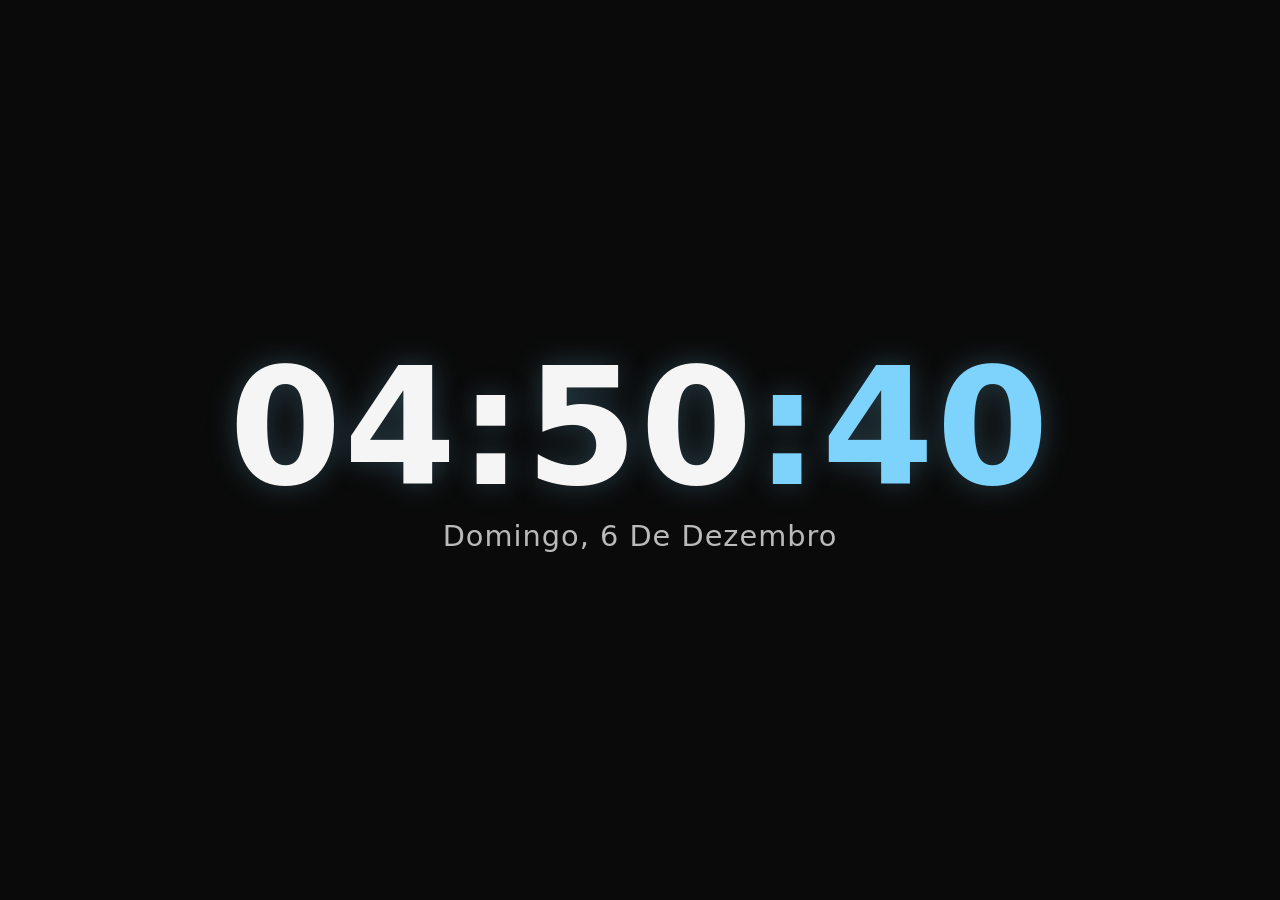
==== relogio.html @ 76c2a59c "extrai icones para arquivos separados em vez de embutidos" ====
<!DOCTYPE html>
<html lang="pt-BR">
<head>
<meta charset="UTF-8">
<meta name="viewport" content="width=device-width, initial-scale=1, viewport-fit=cover">
<title>Relógio</title>
<link rel="manifest" href="[data-uri]">
<link rel="icon" type="image/png" href="favicon.png">
<link rel="apple-touch-icon" href="icon-192.png">
<style>
  :root{
    --bg:#0a0a0a;
    --fg:#f5f5f5;
    --accent:#7dd3fc;
    --font-clock:'Segoe UI', system-ui, sans-serif;
    --panel-bg: rgba(20,20,20,0.92);
    --panel-fg: #eaeaea;
    --panel-border: rgba(255,255,255,0.08);
  }
  @media (prefers-color-scheme: light){
    :root:not([data-theme="dark"]){
      --bg:#f5f5f5; --fg:#111; --panel-bg: rgba(255,255,255,0.94); --panel-fg:#111; --panel-border: rgba(0,0,0,0.08);
    }
  }
  :root[data-theme="dark"]{ --bg:#0a0a0a; --fg:#f5f5f5; }

  *{box-sizing:border-box;}
  html,body{
    height:100%;
    margin:0;
    padding-top:env(safe-area-inset-top,0px);
    padding-bottom:env(safe-area-inset-bottom,0px);
  }
  body{
    background:var(--bg);
    color:var(--fg);
    display:flex;
    align-items:center;
    justify-content:center;
    overflow:hidden;
    transition:background .4s ease,color .4s ease;
    font-family:var(--font-clock);
    -webkit-user-select:none;
    user-select:none;
  }

  #clockWrap{
    text-align:center;
    cursor:pointer;
  }
  #time{
    font-size:min(20vw,18vh);
    font-weight:700;
    letter-spacing:2px;
    line-height:1;
    font-variant-numeric: tabular-nums;
    color:var(--fg);
    text-shadow: 0 0 30px color-mix(in srgb, var(--accent) 25%, transparent);
  }
  #time .accent{ color:var(--accent); }
  #date{
    margin-top:1.2vh;
    font-size:min(3.2vw,3.2vh);
    opacity:0.75;
    text-transform:capitalize;
    letter-spacing:1px;
  }
  #seconds-small{
    font-size:0.45em;
    opacity:0.7;
    vertical-align:baseline;
  }

  /* Toggle button to open settings */
  #gearBtn{
    position:fixed;
    top:calc(env(safe-area-inset-top,0px) + 16px);
    right:16px;
    width:44px;height:44px;
    border-radius:50%;
    border:1px solid var(--panel-border);
    background:var(--panel-bg);
    color:var(--panel-fg);
    display:flex;align-items:center;justify-content:center;
    cursor:pointer;
    opacity:0;
    transition:opacity .25s ease, transform .2s ease;
    z-index:20;
    font-size:20px;
  }
  body:hover #gearBtn, #gearBtn:focus, #gearBtn.show{ opacity:0.85; }
  #gearBtn:hover{ transform:rotate(25deg); opacity:1; }

  #fsBtn{
    position:fixed;
    top:calc(env(safe-area-inset-top,0px) + 16px);
    right:70px;
    width:44px;height:44px;
    border-radius:50%;
    border:1px solid var(--panel-border);
    background:var(--panel-bg);
    color:var(--panel-fg);
    display:flex;align-items:center;justify-content:center;
    cursor:pointer;
    opacity:0;
    transition:opacity .25s ease;
    z-index:20;
    font-size:18px;
  }
  body:hover #fsBtn, #fsBtn.show{ opacity:0.85; }
  #fsBtn:hover{ opacity:1; }

  /* Settings panel */
  #panel{
    position:fixed;
    top:0;right:0;
    height:100%;
    width:320px;
    max-width:88vw;
    background:var(--panel-bg);
    color:var(--panel-fg);
    border-left:1px solid var(--panel-border);
    padding:calc(env(safe-area-inset-top,0px) + 24px) 22px 24px;
    transform:translateX(100%);
    transition:transform .3s ease;
    overflow-y:auto;
    z-index:30;
    backdrop-filter: blur(10px);
  }
  #panel.open{ transform:translateX(0); }
  #panel h2{
    margin:0 0 18px;
    font-size:18px;
    font-family:'Segoe UI', system-ui, sans-serif;
  }
  #panel .group{ margin-bottom:20px; }
  #panel label{
    display:block;
    font-size:12px;
    text-transform:uppercase;
    letter-spacing:0.5px;
    opacity:0.6;
    margin-bottom:8px;
    font-family:'Segoe UI', system-ui, sans-serif;
  }
  #panel .row{ display:flex; align-items:center; justify-content:space-between; margin-bottom:10px; font-size:14px; font-family:'Segoe UI', system-ui, sans-serif;}
  #panel select, #panel input[type=color]{
    width:100%;
    padding:8px;
    border-radius:8px;
    border:1px solid var(--panel-border);
    background:rgba(255,255,255,0.06);
    color:var(--panel-fg);
    font-size:14px;
  }
  #panel input[type=color]{ padding:2px; height:38px; cursor:pointer; }
  .swatches{ display:flex; gap:8px; flex-wrap:wrap; }
  .swatch{
    width:28px;height:28px;border-radius:50%;
    border:2px solid transparent;
    cursor:pointer;
  }
  .swatch.active{ border-color:var(--panel-fg); }
  .switch{
    position:relative; width:42px; height:24px;
    background:rgba(255,255,255,0.15);
    border-radius:20px; cursor:pointer; flex-shrink:0;
  }
  .switch.on{ background:var(--accent); }
  .switch::after{
    content:'';
    position:absolute; top:2px; left:2px;
    width:20px;height:20px;border-radius:50%;
    background:#fff;
    transition:left .2s ease;
  }
  .switch.on::after{ left:20px; }
  #closePanel{
    position:absolute; top:calc(env(safe-area-inset-top,0px) + 20px); left:18px;
    background:none;border:none;color:var(--panel-fg);
    font-size:20px;cursor:pointer;opacity:0.6;
  }
  #closePanel:hover{ opacity:1; }
  #overlay{
    position:fixed; inset:0; background:rgba(0,0,0,0.3);
    opacity:0; pointer-events:none; transition:opacity .3s ease; z-index:25;
  }
  #overlay.show{ opacity:1; pointer-events:auto; }

  #hint{
    position:fixed; bottom:calc(env(safe-area-inset-bottom,0px) + 14px);
    left:50%; transform:translateX(-50%);
    font-size:11px; opacity:0; letter-spacing:0.5px;
    font-family:'Segoe UI', system-ui, sans-serif;
    transition:opacity .3s ease;
    color:var(--fg);
  }
  body:hover #hint{ opacity:0.4; }
</style>
</head>
<body>

<div id="overlay"></div>

<button id="fsBtn" title="Tela cheia (F)">⛶</button>
<button id="gearBtn" title="Personalizar">⚙</button>

<div id="clockWrap">
  <div id="time">00:00</div>
  <div id="date">segunda-feira, 1 de janeiro</div>
</div>

<div id="hint">clique no relógio ou pressione F para tela cheia · ⚙ para personalizar</div>

<div id="panel">
  <button id="closePanel">✕</button>
  <h2>Personalizar</h2>

  <div class="group">
    <label>Formato</label>
    <select id="fmt24">
      <option value="24">24 horas</option>
      <option value="12">12 horas (AM/PM)</option>
    </select>
  </div>

  <div class="group">
    <div class="row">
      <span>Mostrar segundos</span>
      <div class="switch on" id="toggleSeconds"></div>
    </div>
    <div class="row">
      <span>Mostrar data</span>
      <div class="switch on" id="toggleDate"></div>
    </div>
    <div class="row">
      <span>Destacar segundos</span>
      <div class="switch on" id="toggleAccentSeconds"></div>
    </div>
  </div>

  <div class="group">
    <label>Cor de destaque</label>
    <div class="swatches" id="accentSwatches"></div>
  </div>

  <div class="group">
    <label>Tema</label>
    <select id="themeSelect">
      <option value="dark">Escuro</option>
      <option value="light">Claro</option>
      <option value="system">Seguir sistema</option>
    </select>
  </div>

  <div class="group">
    <label>Cor de fundo (personalizada)</label>
    <input type="color" id="bgColor" value="#0a0a0a">
  </div>

  <div class="group">
    <label>Cor do texto (personalizada)</label>
    <input type="color" id="fgColor" value="#f5f5f5">
  </div>

  <div class="group">
    <label>Fonte</label>
    <select id="fontSelect">
      <option value="'Segoe UI', system-ui, sans-serif">Segoe UI</option>
      <option value="'Consolas','Courier New', monospace">Monoespaçada</option>
      <option value="'Georgia', serif">Serifada</option>
      <option value="'Arial Black', sans-serif">Bold / Cartaz</option>
      <option value="'Comic Sans MS', cursive">Descontraída</option>
    </select>
  </div>

  <div class="group">
    <label>Idioma da data</label>
    <select id="localeSelect">
      <option value="pt-BR">Português (BR)</option>
      <option value="en-US">Inglês</option>
      <option value="es-ES">Espanhol</option>
    </select>
  </div>

  <div class="group">
    <label>Instalação</label>
    <button id="installBtn" style="width:100%;padding:10px;border-radius:8px;border:1px solid var(--panel-border);background:var(--accent);color:#0a0a0a;font-weight:600;cursor:pointer;font-size:14px;">Instalar app</button>
    <div id="installMsg" style="font-size:12px;opacity:0.6;margin-top:8px;font-family:'Segoe UI', system-ui, sans-serif;"></div>
  </div>
</div>

<script>
(function(){
  const $ = id => document.getElementById(id);
  const timeEl = $('time'), dateEl = $('date');
  const panel = $('panel'), overlay = $('overlay');
  const gearBtn = $('gearBtn'), closePanel = $('closePanel'), fsBtn = $('fsBtn');
  const clockWrap = $('clockWrap');

  const defaults = {
    fmt24:'24', showSeconds:true, showDate:true, accentSeconds:true,
    accent:'#7dd3fc', theme:'dark', bg:'#0a0a0a', fg:'#f5f5f5',
    font:"'Segoe UI', system-ui, sans-serif", locale:'pt-BR', useCustomColors:false
  };

  let state = {...defaults};
  try{
    const saved = localStorage.getItem('relogio-settings');
    if(saved) state = {...state, ...JSON.parse(saved)};
  }catch(e){}

  function save(){
    try{ localStorage.setItem('relogio-settings', JSON.stringify(state)); }catch(e){}
  }

  const accentColors = ['#7dd3fc','#f472b6','#a78bfa','#34d399','#fbbf24','#fb7185','#94a3b8','#ffffff'];

  function buildSwatches(){
    const wrap = $('accentSwatches');
    wrap.innerHTML = '';
    accentColors.forEach(c=>{
      const s = document.createElement('div');
      s.className = 'swatch' + (state.accent===c ? ' active':'');
      s.style.background = c;
      s.onclick = ()=>{ state.accent=c; applyState(); save(); };
      wrap.appendChild(s);
    });
  }

  function applyState(){
    const root = document.documentElement;
    root.style.setProperty('--accent', state.accent);
    root.style.setProperty('--font-clock', state.font);

    if(state.theme==='system'){
      root.removeAttribute('data-theme');
    } else {
      root.setAttribute('data-theme', state.theme);
    }

    if(state.useCustomColors){
      root.style.setProperty('--bg', state.bg);
      root.style.setProperty('--fg', state.fg);
    } else {
      root.style.removeProperty('--bg');
      root.style.removeProperty('--fg');
    }

    $('fmt24').value = state.fmt24;
    $('themeSelect').value = state.theme;
    $('fontSelect').value = state.font;
    $('localeSelect').value = state.locale;
    $('bgColor').value = state.bg;
    $('fgColor').value = state.fg;
    $('toggleSeconds').classList.toggle('on', state.showSeconds);
    $('toggleDate').classList.toggle('on', state.showDate);
    $('toggleAccentSeconds').classList.toggle('on', state.accentSeconds);
    buildSwatches();
  }

  function pad(n){ return n.toString().padStart(2,'0'); }

  function tick(){
    const now = new Date();
    let h = now.getHours();
    let ampm = '';
    if(state.fmt24==='12'){
      ampm = h>=12 ? ' PM' : ' AM';
      h = h % 12; if(h===0) h=12;
    }
    const m = pad(now.getMinutes());
    const s = pad(now.getSeconds());

    let html = `${state.fmt24==='12'?h:pad(h)}:${m}`;
    if(state.showSeconds){
      html += state.accentSeconds
        ? `<span class="accent">:${s}</span>`
        : `:${s}`;
    }
    html += ampm ? `<span style="font-size:.4em;opacity:.7;"> ${ampm.trim()}</span>` : '';
    timeEl.innerHTML = html;

    if(state.showDate){
      dateEl.style.display='';
      dateEl.textContent = now.toLocaleDateString(state.locale, {
        weekday:'long', day:'numeric', month:'long'
      });
    } else {
      dateEl.style.display='none';
    }
  }
  tick();
  setInterval(tick, 250);

  // Panel open/close
  function openPanel(){ panel.classList.add('open'); overlay.classList.add('show'); }
  function closePanelFn(){ panel.classList.remove('open'); overlay.classList.remove('show'); }
  gearBtn.onclick = openPanel;
  closePanel.onclick = closePanelFn;
  overlay.onclick = closePanelFn;

  // Fullscreen
  function toggleFullscreen(){
    if(!document.fullscreenElement){
      document.documentElement.requestFullscreen().catch(()=>{});
    } else {
      document.exitFullscreen().catch(()=>{});
    }
  }
  fsBtn.onclick = toggleFullscreen;
  clockWrap.onclick = toggleFullscreen;
  document.addEventListener('keydown', e=>{
    if(e.key.toLowerCase()==='f') toggleFullscreen();
    if(e.key==='Escape' && panel.classList.contains('open')) closePanelFn();
  });

  // Controls
  $('fmt24').onchange = e=>{ state.fmt24=e.target.value; save(); };
  $('themeSelect').onchange = e=>{ state.theme=e.target.value; applyState(); save(); };
  $('fontSelect').onchange = e=>{ state.font=e.target.value; applyState(); save(); };
  $('localeSelect').onchange = e=>{ state.locale=e.target.value; save(); };
  $('bgColor').oninput = e=>{ state.bg=e.target.value; state.useCustomColors=true; applyState(); save(); };
  $('fgColor').oninput = e=>{ state.fg=e.target.value; state.useCustomColors=true; applyState(); save(); };

  $('toggleSeconds').onclick = ()=>{ state.showSeconds=!state.showSeconds; applyState(); save(); };
  $('toggleDate').onclick = ()=>{ state.showDate=!state.showDate; applyState(); save(); };
  $('toggleAccentSeconds').onclick = ()=>{ state.accentSeconds=!state.accentSeconds; applyState(); save(); };

  applyState();

  if('serviceWorker' in navigator){
    navigator.serviceWorker.register('sw.js').catch(()=>{});
  }

  // Instalação
  const installBtn = $('installBtn'), installMsg = $('installMsg');
  let deferredPrompt = null;

  function setInstallState(){
    if(window.matchMedia('(display-mode: standalone)').matches || window.navigator.standalone){
      installBtn.style.display = 'none';
      installMsg.textContent = 'Já instalado ✓';
      return;
    }
    if(deferredPrompt){
      installBtn.style.display = '';
      installMsg.textContent = '';
    } else {
      installBtn.style.display = '';
      installMsg.textContent = 'Se o botão não abrir o instalador, use o ícone ⛶/+ na barra de endereço do navegador.';
    }
  }

  window.addEventListener('beforeinstallprompt', (e)=>{
    e.preventDefault();
    deferredPrompt = e;
    setInstallState();
  });

  window.addEventListener('appinstalled', ()=>{
    deferredPrompt = null;
    setInstallState();
  });

  installBtn.onclick = async ()=>{
    if(deferredPrompt){
      deferredPrompt.prompt();
      const {outcome} = await deferredPrompt.userChoice;
      deferredPrompt = null;
      setInstallState();
    } else {
      installMsg.textContent = 'Procure o ícone de instalar (⛶ ou +) na barra de endereço do navegador.';
    }
  };

  setInstallState();
})();
</script>
</body>
</html>
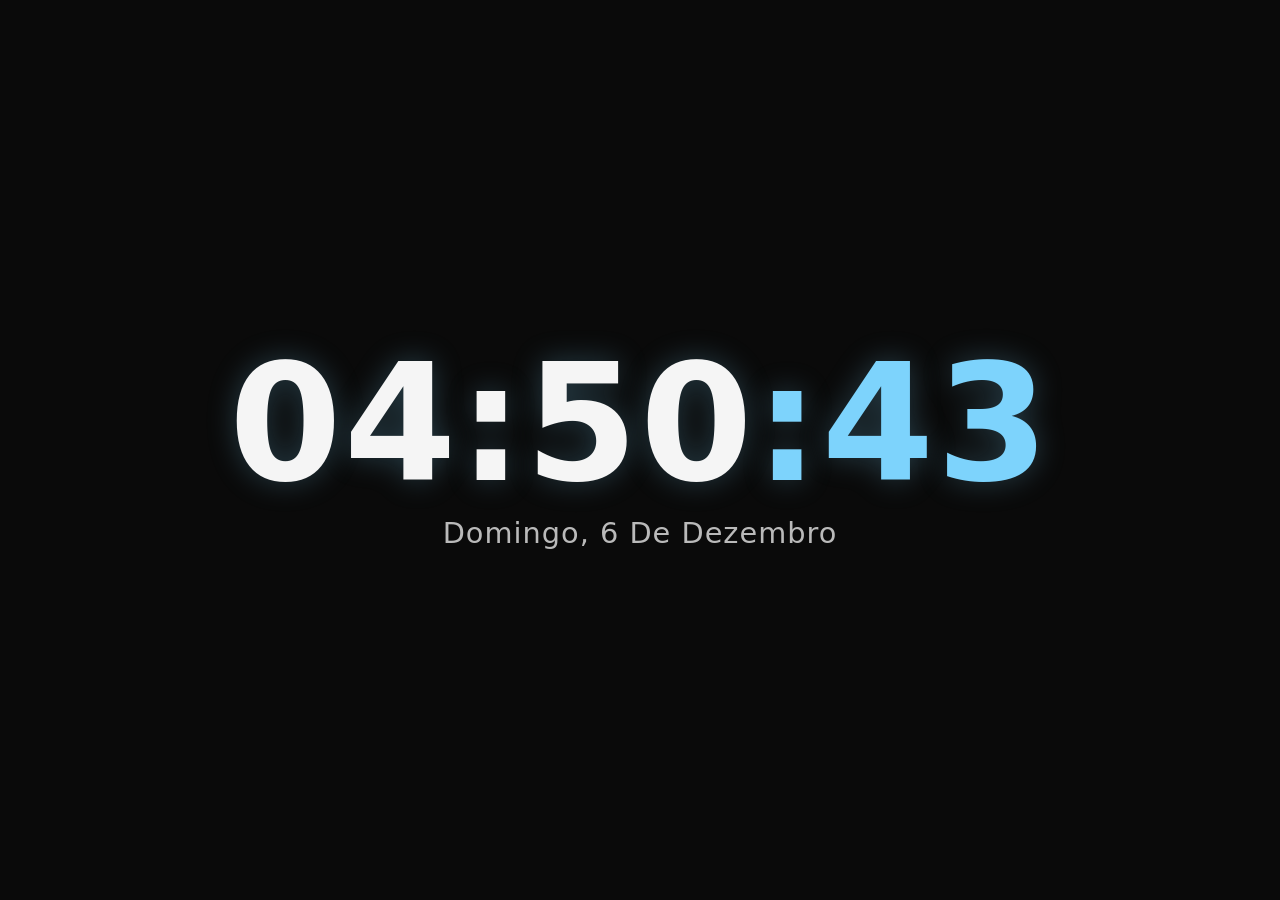
==== commit 3751c714: "adiciona relogio analogico, fusos horarios, papel de parede dinamico, despertador, timer, cronometro" ====
--- a/relogio.html
+++ b/relogio.html
@@ -49,7 +49,7 @@
     cursor:pointer;
   }
   #time{
-    font-size:min(20vw,18vh);
+    font-size:calc(min(20vw,18vh) * var(--clock-scale, 1));
     font-weight:700;
     letter-spacing:2px;
     line-height:1;
@@ -154,6 +154,12 @@
     font-size:14px;
   }
   #panel input[type=color]{ padding:2px; height:38px; cursor:pointer; }
+  #panel input[type=range]{
+    width:100%;
+    accent-color:var(--accent);
+    cursor:pointer;
+  }
+  .range-value{ font-size:12px; opacity:0.6; float:right; }
   .swatches{ display:flex; gap:8px; flex-wrap:wrap; }
   .swatch{
     width:28px;height:28px;border-radius:50%;
@@ -196,6 +202,34 @@
     color:var(--fg);
   }
   body:hover #hint{ opacity:0.4; }
+
+  #extraClocks{ margin-top:0.8vh; font-size:min(2.4vw,2.4vh); opacity:0.65; display:flex; gap:18px; justify-content:center; flex-wrap:wrap; }
+  #analogClock{ display:none; margin:0 auto; }
+  #analogClock line{ stroke:var(--fg); }
+  #analogClock .tick{ stroke:var(--fg); opacity:0.35; }
+  #analogClock .sec{ stroke:var(--accent); }
+
+  #toolWidget{
+    position:fixed; bottom:20px; left:20px;
+    background:var(--panel-bg); color:var(--panel-fg);
+    border:1px solid var(--panel-border); border-radius:14px;
+    padding:16px; width:230px; z-index:40;
+    font-family:'Segoe UI', system-ui, sans-serif;
+    display:none; backdrop-filter:blur(10px);
+  }
+  #toolWidget.open{ display:block; }
+  .tool-tabs{ display:flex; gap:4px; margin-bottom:12px; }
+  .tool-tab{ flex:1; padding:6px 4px; font-size:11px; border:none; border-radius:6px; background:rgba(255,255,255,0.06); color:var(--panel-fg); cursor:pointer; opacity:0.6; }
+  .tool-tab.active{ opacity:1; background:var(--accent); color:#0a0a0a; }
+  .tool-pane input[type=time], .tool-pane input[type=number]{ width:100%; padding:6px; border-radius:6px; border:1px solid var(--panel-border); background:rgba(255,255,255,0.06); color:var(--panel-fg); margin-bottom:8px; }
+  .tool-pane button{ padding:6px 10px; border-radius:6px; border:1px solid var(--panel-border); background:rgba(255,255,255,0.08); color:var(--panel-fg); cursor:pointer; font-size:12px; margin-right:6px; }
+  .tool-big-display{ font-size:22px; font-variant-numeric:tabular-nums; text-align:center; margin:6px 0 10px; }
+  #toolClose{ position:absolute; top:8px; right:10px; background:none; border:none; color:var(--panel-fg); opacity:0.5; cursor:pointer; font-size:14px; }
+  #toolToggleBtns{ display:flex; gap:8px; margin-top:6px; }
+  #toolToggleBtns button{ flex:1; padding:8px; border-radius:8px; border:1px solid var(--panel-border); background:rgba(255,255,255,0.08); color:var(--panel-fg); cursor:pointer; font-size:12px; }
+  .shortcuts-list{ font-size:12px; opacity:0.7; line-height:1.8; }
+  #backupBtns{ display:flex; gap:8px; }
+  #backupBtns button{ flex:1; padding:9px; border-radius:8px; border:1px solid var(--panel-border); background:rgba(255,255,255,0.08); color:var(--panel-fg); cursor:pointer; font-size:13px; }
 </style>
 </head>
 <body>
@@ -207,14 +241,53 @@
 
 <div id="clockWrap">
   <div id="time">00:00</div>
+  <svg id="analogClock" viewBox="0 0 200 200" width="min(55vw,50vh)" height="min(55vw,50vh)">
+    <circle cx="100" cy="100" r="94" fill="none" stroke="var(--fg)" stroke-width="3" opacity="0.3"/>
+    <g id="ticks"></g>
+    <line id="hourHand" x1="100" y1="100" x2="100" y2="58" stroke-width="6" stroke-linecap="round"/>
+    <line id="minHand" x1="100" y1="100" x2="100" y2="38" stroke-width="4" stroke-linecap="round"/>
+    <line id="secHand" class="sec" x1="100" y1="100" x2="100" y2="28" stroke-width="2" stroke-linecap="round"/>
+    <circle cx="100" cy="100" r="4" fill="var(--accent)"/>
+  </svg>
   <div id="date">segunda-feira, 1 de janeiro</div>
+  <div id="extraClocks"></div>
 </div>
 
 <div id="hint">clique no relógio ou pressione F para tela cheia · ⚙ para personalizar</div>
+
+<div id="toolWidget">
+  <button id="toolClose">✕</button>
+  <div class="tool-tabs">
+    <button class="tool-tab active" data-tab="alarm">Despertador</button>
+    <button class="tool-tab" data-tab="timer">Timer</button>
+    <button class="tool-tab" data-tab="stopwatch">Cronômetro</button>
+  </div>
+  <div id="paneAlarm" class="tool-pane">
+    <input type="time" id="alarmTime">
+    <button id="alarmToggle">Ativar</button>
+    <div id="alarmStatus" style="font-size:12px;opacity:0.6;margin-top:6px;"></div>
+  </div>
+  <div id="paneTimer" class="tool-pane" style="display:none">
+    <input type="number" id="timerMinutes" min="1" max="180" value="5">
+    <div class="tool-big-display" id="timerDisplay">05:00</div>
+    <button id="timerStart">Iniciar</button>
+    <button id="timerReset">Zerar</button>
+  </div>
+  <div id="paneStopwatch" class="tool-pane" style="display:none">
+    <div class="tool-big-display" id="swDisplay">00:00.0</div>
+    <button id="swStart">Iniciar</button>
+    <button id="swReset">Zerar</button>
+  </div>
+</div>
 
 <div id="panel">
   <button id="closePanel">✕</button>
   <h2>Personalizar</h2>
+
+  <div class="group">
+    <label>Tamanho dos números <span class="range-value" id="scaleValue">100%</span></label>
+    <input type="range" id="scaleRange" min="40" max="200" step="5" value="100">
+  </div>
 
   <div class="group">
     <label>Formato</label>
@@ -284,6 +357,60 @@
   </div>
 
   <div class="group">
+    <label>Mostrador</label>
+    <select id="modeSelect">
+      <option value="digital">Digital</option>
+      <option value="analog">Analógico</option>
+    </select>
+  </div>
+
+  <div class="group">
+    <label>Fusos horários extras</label>
+    <select id="tz1" style="margin-bottom:8px;"></select>
+    <select id="tz2"></select>
+  </div>
+
+  <div class="group">
+    <div class="row">
+      <span>Papel de parede dinâmico</span>
+      <div class="switch" id="toggleWallpaper"></div>
+    </div>
+  </div>
+
+  <div class="group">
+    <label>Ferramentas</label>
+    <div id="toolToggleBtns">
+      <button id="openAlarm">⏰ Despertador</button>
+      <button id="openTimer">⏱ Timer</button>
+      <button id="openStopwatch">⏲ Cronômetro</button>
+    </div>
+  </div>
+
+  <div class="group">
+    <label>Backup</label>
+    <div id="backupBtns">
+      <button id="exportBtn">Exportar</button>
+      <button id="importBtn">Importar</button>
+    </div>
+    <input type="file" id="importFile" accept="application/json" style="display:none;">
+  </div>
+
+  <div class="group">
+    <label>Atalhos de teclado</label>
+    <div class="shortcuts-list">
+      F tela cheia · P flutuante<br>
+      ⚙ ou clique fora fecha painel<br>
+      Esc fecha painel/tela cheia
+    </div>
+  </div>
+
+  <div class="group">
+    <label>Modo flutuante <span class="range-value">(PiP)</span></label>
+    <button id="pipBtn" style="width:100%;padding:10px;border-radius:8px;border:1px solid var(--panel-border);background:rgba(255,255,255,0.08);color:var(--panel-fg);font-weight:600;cursor:pointer;font-size:14px;">Ativar janela flutuante</button>
+    <div id="pipMsg" style="font-size:12px;opacity:0.6;margin-top:8px;font-family:'Segoe UI', system-ui, sans-serif;">Fica por cima de outros apps/janelas, inclusive fora do navegador. Tecla P alterna.</div>
+  </div>
+
+  <div class="group">
     <label>Instalação</label>
     <button id="installBtn" style="width:100%;padding:10px;border-radius:8px;border:1px solid var(--panel-border);background:var(--accent);color:#0a0a0a;font-weight:600;cursor:pointer;font-size:14px;">Instalar app</button>
     <div id="installMsg" style="font-size:12px;opacity:0.6;margin-top:8px;font-family:'Segoe UI', system-ui, sans-serif;"></div>
@@ -301,7 +428,8 @@
   const defaults = {
     fmt24:'24', showSeconds:true, showDate:true, accentSeconds:true,
     accent:'#7dd3fc', theme:'dark', bg:'#0a0a0a', fg:'#f5f5f5',
-    font:"'Segoe UI', system-ui, sans-serif", locale:'pt-BR', useCustomColors:false
+    font:"'Segoe UI', system-ui, sans-serif", locale:'pt-BR', useCustomColors:false,
+    scale:100, mode:'digital', tz1:'', tz2:'', dynamicWallpaper:false
   };
 
   let state = {...defaults};
@@ -332,6 +460,7 @@
     const root = document.documentElement;
     root.style.setProperty('--accent', state.accent);
     root.style.setProperty('--font-clock', state.font);
+    root.style.setProperty('--clock-scale', state.scale / 100);
 
     if(state.theme==='system'){
       root.removeAttribute('data-theme');
@@ -353,9 +482,17 @@
     $('localeSelect').value = state.locale;
     $('bgColor').value = state.bg;
     $('fgColor').value = state.fg;
+    $('scaleRange').value = state.scale;
+    $('scaleValue').textContent = state.scale + '%';
     $('toggleSeconds').classList.toggle('on', state.showSeconds);
     $('toggleDate').classList.toggle('on', state.showDate);
     $('toggleAccentSeconds').classList.toggle('on', state.accentSeconds);
+    $('modeSelect').value = state.mode;
+    $('tz1').value = state.tz1;
+    $('tz2').value = state.tz2;
+    $('toggleWallpaper').classList.toggle('on', state.dynamicWallpaper);
+    document.getElementById('time').style.display = state.mode==='analog' ? 'none' : '';
+    document.getElementById('analogClock').style.display = state.mode==='analog' ? 'block' : 'none';
     buildSwatches();
   }
 
@@ -416,7 +553,18 @@
   });
 
   // Controls
+  $('scaleRange').oninput = e=>{
+    state.scale = parseInt(e.target.value, 10);
+    $('scaleValue').textContent = state.scale + '%';
+    document.documentElement.style.setProperty('--clock-scale', state.scale / 100);
+  };
+  $('scaleRange').onchange = ()=> save();
+
   $('fmt24').onchange = e=>{ state.fmt24=e.target.value; save(); };
+  $('modeSelect').onchange = e=>{ state.mode=e.target.value; applyState(); save(); };
+  $('tz1').onchange = e=>{ state.tz1=e.target.value; save(); };
+  $('tz2').onchange = e=>{ state.tz2=e.target.value; save(); };
+  $('toggleWallpaper').onclick = ()=>{ state.dynamicWallpaper=!state.dynamicWallpaper; applyState(); save(); };
   $('themeSelect').onchange = e=>{ state.theme=e.target.value; applyState(); save(); };
   $('fontSelect').onchange = e=>{ state.font=e.target.value; applyState(); save(); };
   $('localeSelect').onchange = e=>{ state.locale=e.target.value; save(); };
@@ -475,6 +623,249 @@
   };
 
   setInstallState();
+
+  // Modo flutuante (Picture-in-Picture) — funciona em Chrome/Edge desktop e Android
+  const pipBtn = $('pipBtn'), pipMsg = $('pipMsg');
+  const pipCanvas = document.createElement('canvas');
+  pipCanvas.width = 480; pipCanvas.height = 220;
+  const pipCtx = pipCanvas.getContext('2d');
+  const pipVideo = document.createElement('video');
+  pipVideo.muted = true; pipVideo.playsInline = true; pipVideo.style.cssText = 'position:fixed;opacity:0;pointer-events:none;width:1px;height:1px;';
+  document.body.appendChild(pipVideo);
+  let pipInterval = null;
+
+  function pipColor(varName, fallback){
+    return getComputedStyle(document.documentElement).getPropertyValue(varName).trim() || fallback;
+  }
+
+  function drawPipFrame(){
+    const now = new Date();
+    let h = now.getHours(), ampm = '';
+    if(state.fmt24==='12'){ ampm = h>=12 ? ' PM':' AM'; h = h%12; if(h===0) h=12; }
+    let text = `${state.fmt24==='12'?h:pad(h)}:${pad(now.getMinutes())}`;
+    if(state.showSeconds) text += `:${pad(now.getSeconds())}`;
+    text += ampm;
+    const bg = pipColor('--bg', '#0a0a0a'), fg = pipColor('--fg', '#f5f5f5');
+    pipCtx.fillStyle = bg;
+    pipCtx.fillRect(0, 0, pipCanvas.width, pipCanvas.height);
+    pipCtx.fillStyle = fg;
+    pipCtx.textAlign = 'center'; pipCtx.textBaseline = 'middle';
+    pipCtx.font = `700 64px "Segoe UI", system-ui, sans-serif`;
+    pipCtx.fillText(text, pipCanvas.width/2, pipCanvas.height/2);
+  }
+
+  async function togglePip(){
+    if(document.pictureInPictureElement){
+      await document.exitPictureInPicture();
+      return;
+    }
+    if(!document.pictureInPictureEnabled){
+      pipMsg.textContent = 'Modo flutuante não é suportado neste navegador. Funciona no Chrome ou Edge.';
+      return;
+    }
+    drawPipFrame();
+    pipVideo.srcObject = pipCanvas.captureStream(2);
+    try{
+      await pipVideo.play();
+      await pipVideo.requestPictureInPicture();
+      pipInterval = setInterval(drawPipFrame, 1000);
+      pipMsg.textContent = 'Janela flutuante ativa.';
+    }catch(err){
+      pipMsg.textContent = 'Não foi possível abrir: ' + err.message;
+    }
+  }
+
+  pipVideo.addEventListener('leavepictureinpicture', ()=>{
+    if(pipInterval) clearInterval(pipInterval);
+    pipMsg.textContent = 'Fica por cima de outros apps/janelas, inclusive fora do navegador. Tecla P alterna.';
+  });
+
+  pipBtn.onclick = togglePip;
+
+  // ---------- Fusos horários extras ----------
+  const tzList = [
+    ['', 'Nenhum'], ['America/Sao_Paulo','São Paulo'], ['America/New_York','Nova York'],
+    ['Europe/Lisbon','Lisboa'], ['Europe/London','Londres'], ['Asia/Tokyo','Tóquio'],
+    ['Australia/Sydney','Sydney'], ['America/Los_Angeles','Los Angeles']
+  ];
+  [$('tz1'), $('tz2')].forEach(sel=>{
+    tzList.forEach(([v,label])=>{
+      const o = document.createElement('option'); o.value=v; o.textContent=label; sel.appendChild(o);
+    });
+  });
+
+  function updateExtraClocks(){
+    const box = $('extraClocks'); box.innerHTML='';
+    [state.tz1, state.tz2].forEach(tz=>{
+      if(!tz) return;
+      const label = tzList.find(t=>t[0]===tz)?.[1] || tz;
+      const t = new Date().toLocaleTimeString('pt-BR', {timeZone:tz, hour:'2-digit', minute:'2-digit'});
+      const el = document.createElement('span');
+      el.textContent = `${label}: ${t}`;
+      box.appendChild(el);
+    });
+  }
+
+  // ---------- Relógio analógico ----------
+  const ticksG = $('ticks');
+  for(let i=0;i<12;i++){
+    const ang = i*30*Math.PI/180;
+    const x1 = 100+80*Math.sin(ang), y1 = 100-80*Math.cos(ang);
+    const x2 = 100+90*Math.sin(ang), y2 = 100-90*Math.cos(ang);
+    const line = document.createElementNS('http://www.w3.org/2000/svg','line');
+    line.setAttribute('x1',x1); line.setAttribute('y1',y1);
+    line.setAttribute('x2',x2); line.setAttribute('y2',y2);
+    line.setAttribute('class','tick'); line.setAttribute('stroke-width', i%3===0?3:1.5);
+    ticksG.appendChild(line);
+  }
+  function updateAnalog(){
+    if(state.mode!=='analog') return;
+    const now = new Date();
+    const h = now.getHours()%12, m = now.getMinutes(), s = now.getSeconds();
+    const hDeg = h*30 + m*0.5, mDeg = m*6, sDeg = s*6;
+    $('hourHand').setAttribute('transform', `rotate(${hDeg} 100 100)`);
+    $('minHand').setAttribute('transform', `rotate(${mDeg} 100 100)`);
+    $('secHand').setAttribute('transform', `rotate(${sDeg} 100 100)`);
+  }
+
+  // ---------- Papel de parede dinâmico ----------
+  function updateWallpaper(){
+    if(!state.dynamicWallpaper) return;
+    const hr = new Date().getHours();
+    let bg,fg;
+    if(hr>=6 && hr<11){ bg='#cfe8ff'; fg='#0a2540'; }
+    else if(hr>=11 && hr<17){ bg='#eaf4ff'; fg='#0a2540'; }
+    else if(hr>=17 && hr<20){ bg='#3a1f3d'; fg='#ffd9a0'; }
+    else { bg='#05050a'; fg='#e8e8f0'; }
+    document.documentElement.style.setProperty('--bg', bg);
+    document.documentElement.style.setProperty('--fg', fg);
+  }
+
+  // extend the main tick loop
+  setInterval(()=>{ updateExtraClocks(); updateAnalog(); updateWallpaper(); }, 1000);
+  updateExtraClocks(); updateAnalog(); updateWallpaper();
+
+  // ---------- Widget de ferramentas (despertador / timer / cronômetro) ----------
+  const toolWidget = $('toolWidget');
+  function openTool(tab){
+    toolWidget.classList.add('open');
+    document.querySelectorAll('.tool-tab').forEach(b=>b.classList.toggle('active', b.dataset.tab===tab));
+    document.querySelectorAll('.tool-pane').forEach(p=>p.style.display='none');
+    $('pane'+tab.charAt(0).toUpperCase()+tab.slice(1)).style.display='block';
+  }
+  $('openAlarm').onclick = ()=>openTool('alarm');
+  $('openTimer').onclick = ()=>openTool('timer');
+  $('openStopwatch').onclick = ()=>openTool('stopwatch');
+  $('toolClose').onclick = ()=> toolWidget.classList.remove('open');
+  document.querySelectorAll('.tool-tab').forEach(b=> b.onclick = ()=>openTool(b.dataset.tab));
+
+  function beep(){
+    try{
+      const ctx = new (window.AudioContext||window.webkitAudioContext)();
+      const o = ctx.createOscillator(), g = ctx.createGain();
+      o.connect(g); g.connect(ctx.destination);
+      o.frequency.value = 880; g.gain.value = 0.15;
+      o.start(); setTimeout(()=>{ o.stop(); ctx.close(); }, 500);
+    }catch(e){}
+  }
+
+  // Despertador
+  let alarmActive = false, alarmFiredMinute = null;
+  $('alarmToggle').onclick = ()=>{
+    alarmActive = !alarmActive;
+    $('alarmToggle').textContent = alarmActive ? 'Desativar' : 'Ativar';
+    $('alarmStatus').textContent = alarmActive ? `Tocará às ${$('alarmTime').value || '--:--'}` : '';
+  };
+  setInterval(()=>{
+    if(!alarmActive) return;
+    const now = new Date();
+    const hm = pad(now.getHours())+':'+pad(now.getMinutes());
+    if(hm === $('alarmTime').value && alarmFiredMinute !== hm){
+      alarmFiredMinute = hm;
+      beep();
+      $('alarmStatus').textContent = '⏰ Alarme! ' + hm;
+      openTool('alarm');
+      document.body.style.animation = 'none';
+    }
+  }, 1000);
+
+  // Timer (contagem regressiva)
+  let timerSeconds = 5*60, timerRunning = false, timerHandle = null;
+  function renderTimer(){
+    const m = Math.floor(timerSeconds/60), s = timerSeconds%60;
+    $('timerDisplay').textContent = pad(m)+':'+pad(s);
+  }
+  $('timerMinutes').oninput = e=>{ if(!timerRunning){ timerSeconds = (parseInt(e.target.value,10)||1)*60; renderTimer(); } };
+  $('timerStart').onclick = ()=>{
+    if(timerRunning){
+      clearInterval(timerHandle); timerRunning=false; $('timerStart').textContent='Iniciar';
+    } else {
+      timerRunning=true; $('timerStart').textContent='Pausar';
+      timerHandle = setInterval(()=>{
+        timerSeconds--;
+        if(timerSeconds<=0){ clearInterval(timerHandle); timerRunning=false; $('timerStart').textContent='Iniciar'; beep(); timerSeconds=0; }
+        renderTimer();
+      },1000);
+    }
+  };
+  $('timerReset').onclick = ()=>{
+    clearInterval(timerHandle); timerRunning=false; $('timerStart').textContent='Iniciar';
+    timerSeconds = (parseInt($('timerMinutes').value,10)||5)*60; renderTimer();
+  };
+  renderTimer();
+
+  // Cronômetro
+  let swMs = 0, swRunning = false, swHandle = null, swLast = 0;
+  function renderSw(){
+    const totalMs = swMs;
+    const m = Math.floor(totalMs/60000), s = Math.floor((totalMs%60000)/1000), d = Math.floor((totalMs%1000)/100);
+    $('swDisplay').textContent = pad(m)+':'+pad(s)+'.'+d;
+  }
+  $('swStart').onclick = ()=>{
+    if(swRunning){
+      clearInterval(swHandle); swRunning=false; $('swStart').textContent='Iniciar';
+    } else {
+      swRunning=true; $('swStart').textContent='Pausar'; swLast = Date.now();
+      swHandle = setInterval(()=>{
+        const now=Date.now(); swMs += now-swLast; swLast=now; renderSw();
+      },100);
+    }
+  };
+  $('swReset').onclick = ()=>{ clearInterval(swHandle); swRunning=false; swMs=0; $('swStart').textContent='Iniciar'; renderSw(); };
+  renderSw();
+
+  // ---------- Backup: exportar / importar configurações ----------
+  $('exportBtn').onclick = ()=>{
+    const blob = new Blob([JSON.stringify(state,null,2)], {type:'application/json'});
+    const url = URL.createObjectURL(blob);
+    const a = document.createElement('a'); a.href=url; a.download='relogio-config.json'; a.click();
+    URL.revokeObjectURL(url);
+  };
+  $('importBtn').onclick = ()=> $('importFile').click();
+  $('importFile').onchange = e=>{
+    const file = e.target.files[0]; if(!file) return;
+    const reader = new FileReader();
+    reader.onload = ()=>{
+      try{
+        const imported = JSON.parse(reader.result);
+        state = {...defaults, ...imported};
+        applyState(); save();
+      }catch(err){ alert('Arquivo inválido.'); }
+    };
+    reader.readAsText(file);
+  };
+
+  // ---------- Atalhos de teclado extras ----------
+  document.addEventListener('keydown', e=>{
+    if(panel.contains(document.activeElement) && document.activeElement.tagName!=='BODY') return;
+    if(e.key==='ArrowUp'){ state.scale=Math.min(200,state.scale+5); applyState(); save(); }
+    if(e.key==='ArrowDown'){ state.scale=Math.max(40,state.scale-5); applyState(); save(); }
+    if(e.key.toLowerCase()==='a'){ state.mode = state.mode==='analog'?'digital':'analog'; applyState(); save(); }
+  });
+
+  document.addEventListener('keydown', e=>{
+    if(e.key.toLowerCase()==='p' && !panel.contains(document.activeElement)) togglePip();
+  });
 })();
 </script>
 </body>
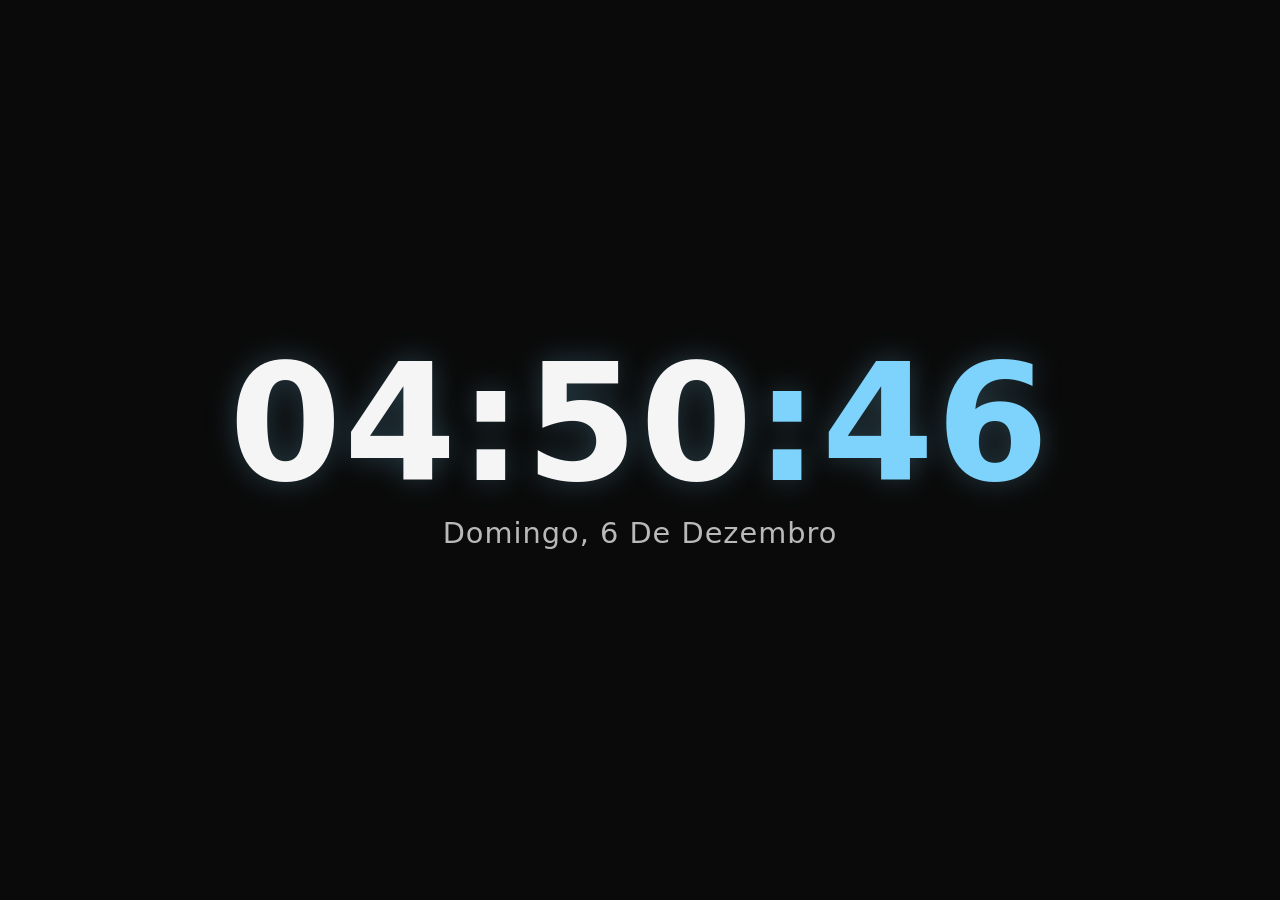
==== commit 76d4c4ce: "atualizacao" ====
--- a/relogio.html
+++ b/relogio.html
@@ -229,12 +229,87 @@
   #toolToggleBtns button{ flex:1; padding:8px; border-radius:8px; border:1px solid var(--panel-border); background:rgba(255,255,255,0.08); color:var(--panel-fg); cursor:pointer; font-size:12px; }
   .shortcuts-list{ font-size:12px; opacity:0.7; line-height:1.8; }
   #backupBtns{ display:flex; gap:8px; }
+  .img-group-btns{ display:flex; gap:8px; }
+  .img-group-btns button{ flex:1; padding:9px; border-radius:8px; border:1px solid var(--panel-border); background:rgba(255,255,255,0.08); color:var(--panel-fg); cursor:pointer; font-size:12px; }
+  #time.text-image-fill{
+    background-size:cover; background-position:center; background-repeat:no-repeat;
+    -webkit-background-clip:text; background-clip:text; color:transparent;
+    text-shadow:none;
+  }
+  #time.text-image-fill .accent{ -webkit-background-clip:text; background-clip:text; color:transparent; }
+  #bgImg{ position:fixed; inset:0; width:100%; height:100%; z-index:-2; display:none; }
+  #bgOverlay{ position:fixed; inset:0; z-index:-1; background:#000; opacity:0; pointer-events:none; }
+  #layersContainer{ position:fixed; inset:0; z-index:5; pointer-events:none; }
+  body.edit-mode #layersContainer{ pointer-events:auto; }
+  .layer-img{ position:absolute; cursor:grab; touch-action:none; border-radius:4px; user-select:none; }
+  body.edit-mode .layer-img{ outline:2px dashed var(--accent); outline-offset:2px; }
+  #editModeBtn{
+    position:fixed; top:calc(env(safe-area-inset-top,0px) + 16px); left:16px;
+    width:44px;height:44px;border-radius:50%;
+    border:1px solid var(--panel-border); background:var(--panel-bg); color:var(--panel-fg);
+    display:flex;align-items:center;justify-content:center; cursor:pointer;
+    opacity:0; transition:opacity .25s ease; z-index:20; font-size:18px;
+  }
+  body:hover #editModeBtn, #editModeBtn.show{ opacity:0.85; }
+  #editModeBtn.active{ opacity:1; background:var(--accent); color:#0a0a0a; }
+  #layerToolbar{
+    position:fixed; bottom:20px; left:50%; transform:translateX(-50%);
+    background:var(--panel-bg); border:1px solid var(--panel-border); border-radius:12px;
+    padding:12px 16px; display:none; gap:12px; align-items:center; z-index:50;
+    backdrop-filter:blur(10px); font-family:'Segoe UI', system-ui, sans-serif;
+  }
+  #layerToolbar.open{ display:flex; }
+  #layerToolbar .lt-group{ display:flex; flex-direction:column; align-items:center; font-size:10px; color:var(--panel-fg); opacity:0.8; }
+  #layerToolbar input[type=range]{ width:70px; accent-color:var(--accent); }
+  #layerToolbar button{ background:rgba(255,255,255,0.1); border:none; color:var(--panel-fg); border-radius:6px; padding:8px 10px; cursor:pointer; font-size:13px; }
+  .bg-slider-row{ display:flex; justify-content:space-between; font-size:11px; opacity:0.6; margin-bottom:2px; }
+body.has-bg-image{ background-size:cover; background-position:center; background-repeat:no-repeat; }
+  #bgVignette{ position:fixed; inset:0; z-index:-1; pointer-events:none; background:radial-gradient(ellipse at center, transparent 35%, #000 105%); opacity:0; }
+  #bgGrain{ position:fixed; inset:0; z-index:-1; pointer-events:none; opacity:0; mix-blend-mode:overlay; background-repeat:repeat; }
+  .preset-chips{ display:flex; gap:6px; flex-wrap:wrap; margin-top:8px; }
+  .preset-chip{ padding:6px 10px; font-size:11px; border-radius:20px; border:1px solid var(--panel-border); background:rgba(255,255,255,0.06); color:var(--panel-fg); cursor:pointer; }
+  .preset-chip:hover{ background:var(--accent); color:#0a0a0a; }
+  .mini-toggle-row{ display:flex; gap:8px; margin-top:8px; }
+  .mini-toggle-row button{ flex:1; padding:8px; border-radius:8px; border:1px solid var(--panel-border); background:rgba(255,255,255,0.08); color:var(--panel-fg); cursor:pointer; font-size:12px; }
+  .mini-toggle-row button.on{ background:var(--accent); color:#0a0a0a; }
+  #layerToolbar{ flex-wrap:wrap; max-width:94vw; max-height:70vh; overflow-y:auto; }
+  #layerMoreBtn{ background:rgba(255,255,255,0.15); }
+  .lt-extra{ display:none; width:100%; flex-wrap:wrap; gap:10px; justify-content:center; border-top:1px solid var(--panel-border); margin-top:8px; padding-top:8px; }
+  .lt-extra.open{ display:flex; }
   #backupBtns button{ flex:1; padding:9px; border-radius:8px; border:1px solid var(--panel-border); background:rgba(255,255,255,0.08); color:var(--panel-fg); cursor:pointer; font-size:13px; }
 </style>
 </head>
 <body>
 
+<img id="bgImg" alt="">
+<div id="bgOverlay"></div>
+<div id="bgVignette"></div>
+<div id="bgGrain"></div>
+<div id="layersContainer"></div>
 <div id="overlay"></div>
+
+<button id="editModeBtn" title="Editar imagens na tela">🖼</button>
+
+<div id="layerToolbar">
+  <div class="lt-group">Tamanho<input type="range" id="layerScale" min="40" max="900" value="200"></div>
+  <div class="lt-group">Girar<input type="range" id="layerRotation" min="0" max="360" value="0"></div>
+  <div class="lt-group">Opacidade<input type="range" id="layerOpacity" min="10" max="100" value="100"></div>
+  <button id="layerMoreBtn">⋯</button>
+  <button id="layerFront">Frente</button>
+  <button id="layerDelete">Excluir</button>
+  <div class="lt-extra" id="layerExtra">
+    <div class="lt-group">Brilho<input type="range" id="lyBrightness" min="30" max="170" value="100"></div>
+    <div class="lt-group">Contraste<input type="range" id="lyContrast" min="30" max="170" value="100"></div>
+    <div class="lt-group">Saturação<input type="range" id="lySaturate" min="0" max="200" value="100"></div>
+    <div class="lt-group">Matiz<input type="range" id="lyHue" min="0" max="360" value="0"></div>
+    <div class="lt-group">P&B<input type="range" id="lyGray" min="0" max="100" value="0"></div>
+    <div class="lt-group">Sépia<input type="range" id="lySepia" min="0" max="100" value="0"></div>
+    <div class="lt-group">Desfoque<input type="range" id="lyBlur" min="0" max="15" value="0"></div>
+    <div class="lt-group">Moldura<input type="range" id="lyBorder" min="0" max="20" value="0"></div>
+    <div class="lt-group">Cantos<input type="range" id="lyRadius" min="0" max="50" value="0"></div>
+    <button id="lyInvert">Inverter cores</button>
+  </div>
+</div>
 
 <button id="fsBtn" title="Tela cheia (F)">⛶</button>
 <button id="gearBtn" title="Personalizar">⚙</button>
@@ -387,6 +462,91 @@
   </div>
 
   <div class="group">
+    <label>Imagem de fundo</label>
+    <input type="file" id="bgImageInput" accept="image/*" style="display:none;">
+    <div class="img-group-btns">
+      <button id="bgImageChoose">Escolher</button>
+      <button id="bgImageRemove">Remover</button>
+    </div>
+    <div id="bgImageMsg" style="font-size:12px;opacity:0.6;margin-top:6px;"></div>
+  </div>
+
+  <div class="group">
+    <label>Ajustes da imagem de fundo</label>
+    <div class="bg-slider-row"><span>Brilho</span><span id="vBrightness">100%</span></div>
+    <input type="range" id="bgBrightness" min="30" max="170" value="100">
+    <div class="bg-slider-row"><span>Contraste</span><span id="vContrast">100%</span></div>
+    <input type="range" id="bgContrast" min="30" max="170" value="100">
+    <div class="bg-slider-row"><span>Saturação</span><span id="vSaturate">100%</span></div>
+    <input type="range" id="bgSaturate" min="0" max="200" value="100">
+    <div class="bg-slider-row"><span>Desfoque</span><span id="vBlur">0px</span></div>
+    <input type="range" id="bgBlur" min="0" max="20" value="0">
+    <div class="bg-slider-row"><span>Escurecer</span><span id="vOverlay">35%</span></div>
+    <input type="range" id="bgOverlayRange" min="0" max="85" value="35">
+    <div class="bg-slider-row"><span>Posição horizontal</span><span id="vPosX">50%</span></div>
+    <input type="range" id="bgPosX" min="0" max="100" value="50">
+    <div class="bg-slider-row"><span>Posição vertical</span><span id="vPosY">50%</span></div>
+    <input type="range" id="bgPosY" min="0" max="100" value="50">
+    <label style="margin-top:6px;">Ajuste</label>
+    <select id="bgFit">
+      <option value="cover">Cobrir a tela</option>
+      <option value="contain">Conter (mostrar tudo)</option>
+      <option value="fill">Esticar</option>
+    </select>
+
+    <div class="bg-slider-row" style="margin-top:10px;"><span>Matiz</span><span id="vHue">0°</span></div>
+    <input type="range" id="bgHue" min="0" max="360" value="0">
+    <div class="bg-slider-row"><span>Preto e branco</span><span id="vGray">0%</span></div>
+    <input type="range" id="bgGray" min="0" max="100" value="0">
+    <div class="bg-slider-row"><span>Sépia</span><span id="vSepia">0%</span></div>
+    <input type="range" id="bgSepia" min="0" max="100" value="0">
+    <div class="bg-slider-row"><span>Vinheta</span><span id="vVignette">0%</span></div>
+    <input type="range" id="bgVignetteRange" min="0" max="100" value="0">
+    <div class="bg-slider-row"><span>Grão</span><span id="vGrain">0%</span></div>
+    <input type="range" id="bgGrainRange" min="0" max="100" value="0">
+    <div class="bg-slider-row"><span>Zoom</span><span id="vZoom">100%</span></div>
+    <input type="range" id="bgZoom" min="100" max="300" value="100">
+    <div class="bg-slider-row"><span>Girar</span><span id="vRotate">0°</span></div>
+    <input type="range" id="bgRotate" min="0" max="360" value="0">
+
+    <div class="mini-toggle-row">
+      <button id="bgInvert">Inverter cores</button>
+      <button id="bgFlipH">Espelhar H</button>
+      <button id="bgFlipV">Espelhar V</button>
+    </div>
+
+    <label style="margin-top:10px;">Filtros prontos</label>
+    <div class="preset-chips">
+      <span class="preset-chip" data-preset="none">Nenhum</span>
+      <span class="preset-chip" data-preset="bw">P&B</span>
+      <span class="preset-chip" data-preset="vintage">Vintage</span>
+      <span class="preset-chip" data-preset="warm">Quente</span>
+      <span class="preset-chip" data-preset="cool">Frio</span>
+      <span class="preset-chip" data-preset="dramatic">Dramático</span>
+      <span class="preset-chip" data-preset="faded">Desbotado</span>
+      <span class="preset-chip" data-preset="cinema">Cinema</span>
+      <span class="preset-chip" data-preset="polaroid">Polaroid</span>
+    </div>
+  </div>
+
+  <div class="group">
+    <label>Imagens soltas na tela</label>
+    <input type="file" id="layerImageInput" accept="image/*" style="display:none;">
+    <button id="addLayerBtn" style="width:100%;padding:10px;border-radius:8px;border:1px solid var(--panel-border);background:rgba(255,255,255,0.08);color:var(--panel-fg);font-weight:600;cursor:pointer;font-size:14px;">+ Adicionar imagem</button>
+    <div style="font-size:12px;opacity:0.6;margin-top:8px;">Toque no ícone 🖼 (canto superior esquerdo) pra ativar o modo de edição: aí é só arrastar a imagem, e usar a barrinha que aparece embaixo pra redimensionar, girar e ajustar opacidade. Pode adicionar quantas quiser.</div>
+  </div>
+
+  <div class="group">
+    <label>Imagem dentro dos números</label>
+    <input type="file" id="textImageInput" accept="image/*" style="display:none;">
+    <div class="img-group-btns">
+      <button id="textImageChoose">Escolher</button>
+      <button id="textImageRemove">Remover</button>
+    </div>
+    <div id="textImageMsg" style="font-size:12px;opacity:0.6;margin-top:6px;"></div>
+  </div>
+
+  <div class="group">
     <label>Backup</label>
     <div id="backupBtns">
       <button id="exportBtn">Exportar</button>
@@ -429,7 +589,11 @@
     fmt24:'24', showSeconds:true, showDate:true, accentSeconds:true,
     accent:'#7dd3fc', theme:'dark', bg:'#0a0a0a', fg:'#f5f5f5',
     font:"'Segoe UI', system-ui, sans-serif", locale:'pt-BR', useCustomColors:false,
-    scale:100, mode:'digital', tz1:'', tz2:'', dynamicWallpaper:false
+    scale:100, mode:'digital', tz1:'', tz2:'', dynamicWallpaper:false,
+    bgImage:'', textImage:'',
+    bgFilter:{brightness:100, contrast:100, saturate:100, blur:0, overlay:35, fit:'cover', posX:50, posY:50,
+      hue:0, gray:0, sepia:0, vignette:0, grain:0, zoom:100, rotate:0, invert:0, flipH:false, flipV:false},
+    layers:[]
   };
 
   let state = {...defaults};
@@ -493,6 +657,21 @@
     $('toggleWallpaper').classList.toggle('on', state.dynamicWallpaper);
     document.getElementById('time').style.display = state.mode==='analog' ? 'none' : '';
     document.getElementById('analogClock').style.display = state.mode==='analog' ? 'block' : 'none';
+
+    applyBgImage();
+    syncBgControls();
+    renderLayers();
+    $('bgImageMsg').textContent = state.bgImage ? 'Imagem definida ✓' : 'Nenhuma imagem definida.';
+
+    if(state.textImage){
+      timeEl.style.backgroundImage = `url(${state.textImage})`;
+      timeEl.classList.add('text-image-fill');
+    } else {
+      timeEl.style.backgroundImage = '';
+      timeEl.classList.remove('text-image-fill');
+    }
+    $('textImageMsg').textContent = state.textImage ? 'Imagem definida ✓' : 'Nenhuma imagem definida.';
+
     buildSwatches();
   }
 
@@ -866,6 +1045,310 @@
   document.addEventListener('keydown', e=>{
     if(e.key.toLowerCase()==='p' && !panel.contains(document.activeElement)) togglePip();
   });
+
+  // ---------- Imagem de fundo / imagem dentro do texto ----------
+  function resizeImageFile(file, maxDim, quality){
+    return new Promise((resolve, reject)=>{
+      const img = new Image();
+      const reader = new FileReader();
+      reader.onload = ()=>{
+        img.onload = ()=>{
+          let w = img.width, h = img.height;
+          if(w > h && w > maxDim){ h = h*(maxDim/w); w = maxDim; }
+          else if(h > maxDim){ w = w*(maxDim/h); h = maxDim; }
+          const cv = document.createElement('canvas');
+          cv.width = w; cv.height = h;
+          cv.getContext('2d').drawImage(img, 0, 0, w, h);
+          resolve(cv.toDataURL('image/jpeg', quality));
+        };
+        img.onerror = reject;
+        img.src = reader.result;
+      };
+      reader.onerror = reject;
+      reader.readAsDataURL(file);
+    });
+  }
+
+  $('bgImageChoose').onclick = ()=> $('bgImageInput').click();
+  $('bgImageInput').onchange = async e=>{
+    const file = e.target.files[0]; if(!file) return;
+    $('bgImageMsg').textContent = 'Processando...';
+    try{
+      state.bgImage = await resizeImageFile(file, 1600, 0.75);
+      applyState(); save();
+    }catch(err){ $('bgImageMsg').textContent = 'Não foi possível carregar essa imagem.'; }
+  };
+  $('bgImageRemove').onclick = ()=>{ state.bgImage=''; applyState(); save(); };
+
+  $('textImageChoose').onclick = ()=> $('textImageInput').click();
+  $('textImageInput').onchange = async e=>{
+    const file = e.target.files[0]; if(!file) return;
+    $('textImageMsg').textContent = 'Processando...';
+    try{
+      state.textImage = await resizeImageFile(file, 900, 0.8);
+      applyState(); save();
+    }catch(err){ $('textImageMsg').textContent = 'Não foi possível carregar essa imagem.'; }
+  };
+  $('textImageRemove').onclick = ()=>{ state.textImage=''; applyState(); save(); };
+
+  // ---------- Filtros da imagem de fundo ----------
+  function filterCss(f){
+    return `brightness(${f.brightness}%) contrast(${f.contrast}%) saturate(${f.saturate}%) hue-rotate(${f.hue}deg) grayscale(${f.gray}%) sepia(${f.sepia}%) blur(${f.blur}px) invert(${f.invert}%)`;
+  }
+
+  // Textura de grão gerada uma vez localmente (sem download)
+  let grainDataUrl = null;
+  function getGrainDataUrl(){
+    if(grainDataUrl) return grainDataUrl;
+    const cv = document.createElement('canvas'); cv.width=140; cv.height=140;
+    const cx = cv.getContext('2d');
+    const id = cx.createImageData(140,140);
+    for(let i=0;i<id.data.length;i+=4){
+      const v = Math.random()*255;
+      id.data[i]=v; id.data[i+1]=v; id.data[i+2]=v; id.data[i+3]=255;
+    }
+    cx.putImageData(id,0,0);
+    grainDataUrl = cv.toDataURL('image/png');
+    return grainDataUrl;
+  }
+
+  function applyBgImage(){
+    const f = state.bgFilter;
+    const img = $('bgImg');
+    if(state.bgImage){
+      img.src = state.bgImage;
+      img.style.display = 'block';
+      img.style.objectFit = f.fit;
+      img.style.objectPosition = f.posX+'% '+f.posY+'%';
+      img.style.filter = filterCss(f);
+      img.style.transform = `scale(${(f.zoom/100)*(f.flipH?-1:1)}, ${(f.zoom/100)*(f.flipV?-1:1)}) rotate(${f.rotate}deg)`;
+      img.style.transformOrigin = 'center center';
+      $('bgOverlay').style.opacity = f.overlay/100;
+      $('bgVignette').style.opacity = f.vignette/100;
+      const grainEl = $('bgGrain');
+      grainEl.style.backgroundImage = `url(${getGrainDataUrl()})`;
+      grainEl.style.opacity = f.grain/100 * 0.5;
+    } else {
+      img.style.display = 'none';
+      $('bgOverlay').style.opacity = 0;
+      $('bgVignette').style.opacity = 0;
+      $('bgGrain').style.opacity = 0;
+    }
+  }
+  function syncBgControls(){
+    const f = state.bgFilter;
+    $('bgBrightness').value=f.brightness; $('vBrightness').textContent=f.brightness+'%';
+    $('bgContrast').value=f.contrast; $('vContrast').textContent=f.contrast+'%';
+    $('bgSaturate').value=f.saturate; $('vSaturate').textContent=f.saturate+'%';
+    $('bgBlur').value=f.blur; $('vBlur').textContent=f.blur+'px';
+    $('bgOverlayRange').value=f.overlay; $('vOverlay').textContent=f.overlay+'%';
+    $('bgPosX').value=f.posX; $('vPosX').textContent=f.posX+'%';
+    $('bgPosY').value=f.posY; $('vPosY').textContent=f.posY+'%';
+    $('bgFit').value=f.fit;
+    $('bgHue').value=f.hue; $('vHue').textContent=f.hue+'°';
+    $('bgGray').value=f.gray; $('vGray').textContent=f.gray+'%';
+    $('bgSepia').value=f.sepia; $('vSepia').textContent=f.sepia+'%';
+    $('bgVignetteRange').value=f.vignette; $('vVignette').textContent=f.vignette+'%';
+    $('bgGrainRange').value=f.grain; $('vGrain').textContent=f.grain+'%';
+    $('bgZoom').value=f.zoom; $('vZoom').textContent=f.zoom+'%';
+    $('bgRotate').value=f.rotate; $('vRotate').textContent=f.rotate+'°';
+    $('bgInvert').classList.toggle('on', f.invert>0);
+    $('bgFlipH').classList.toggle('on', f.flipH);
+    $('bgFlipV').classList.toggle('on', f.flipV);
+  }
+  const bgSliderMap = {
+    bgBrightness:['brightness','vBrightness','%'], bgContrast:['contrast','vContrast','%'],
+    bgSaturate:['saturate','vSaturate','%'], bgBlur:['blur','vBlur','px'],
+    bgOverlayRange:['overlay','vOverlay','%'], bgPosX:['posX','vPosX','%'], bgPosY:['posY','vPosY','%']
+  };
+  Object.keys(bgSliderMap).forEach(id=>{
+    const [key, out, unit] = bgSliderMap[id];
+    $(id).oninput = e=>{
+      state.bgFilter[key] = parseInt(e.target.value,10);
+      $(out).textContent = e.target.value+unit;
+      applyBgImage();
+    };
+    $(id).onchange = ()=> save();
+  });
+  $('bgFit').onchange = e=>{ state.bgFilter.fit=e.target.value; applyBgImage(); save(); };
+
+  const bgSliderMap2 = {
+    bgHue:['hue','vHue','°'], bgGray:['gray','vGray','%'], bgSepia:['sepia','vSepia','%'],
+    bgVignetteRange:['vignette','vVignette','%'], bgGrainRange:['grain','vGrain','%'],
+    bgZoom:['zoom','vZoom','%'], bgRotate:['rotate','vRotate','°']
+  };
+  Object.keys(bgSliderMap2).forEach(id=>{
+    const [key, out, unit] = bgSliderMap2[id];
+    $(id).oninput = e=>{
+      state.bgFilter[key] = parseInt(e.target.value,10);
+      $(out).textContent = e.target.value+unit;
+      applyBgImage();
+    };
+    $(id).onchange = ()=> save();
+  });
+  $('bgInvert').onclick = ()=>{ state.bgFilter.invert = state.bgFilter.invert>0?0:100; applyBgImage(); syncBgControls(); save(); };
+  $('bgFlipH').onclick = ()=>{ state.bgFilter.flipH = !state.bgFilter.flipH; applyBgImage(); syncBgControls(); save(); };
+  $('bgFlipV').onclick = ()=>{ state.bgFilter.flipV = !state.bgFilter.flipV; applyBgImage(); syncBgControls(); save(); };
+
+  const bgPresets = {
+    none:   {brightness:100,contrast:100,saturate:100,hue:0,gray:0,sepia:0,vignette:0,grain:0,overlay:35},
+    bw:     {gray:100,contrast:115},
+    vintage:{sepia:35,contrast:95,saturate:85,vignette:30,grain:20},
+    warm:   {saturate:120,brightness:106,sepia:12,hue:352},
+    cool:   {saturate:105,brightness:100,hue:12,contrast:105},
+    dramatic:{contrast:140,saturate:70,vignette:45},
+    faded:  {contrast:80,saturate:70,brightness:112,overlay:12},
+    cinema: {contrast:115,saturate:90,sepia:10,vignette:35},
+    polaroid:{sepia:20,contrast:95,saturate:112,vignette:15,grain:15}
+  };
+  document.querySelectorAll('.preset-chip').forEach(chip=>{
+    chip.onclick = ()=>{
+      const p = bgPresets[chip.dataset.preset];
+      state.bgFilter = {...defaults.bgFilter, ...p};
+      applyBgImage(); syncBgControls(); save();
+    };
+  });
+
+  // ---------- Imagens soltas (camadas arrastáveis) ----------
+  const layersContainer = $('layersContainer');
+  const editModeBtn = $('editModeBtn');
+  const layerToolbar = $('layerToolbar');
+  let selectedLayerId = null;
+
+  function renderLayers(){
+    layersContainer.innerHTML = '';
+    state.layers.forEach(layer=>{
+      const el = document.createElement('img');
+      el.src = layer.src;
+      el.className = 'layer-img';
+      el.dataset.id = layer.id;
+      el.style.left = layer.x+'%';
+      el.style.top = layer.y+'%';
+      el.style.width = layer.scale+'px';
+      el.style.transform = `translate(-50%,-50%) rotate(${layer.rotation}deg)`;
+      el.style.opacity = layer.opacity/100;
+      el.style.zIndex = layer.z;
+      el.style.filter = filterCss(layer.filters);
+      el.style.border = layer.borderW ? `${layer.borderW}px solid #fff` : 'none';
+      el.style.borderRadius = (layer.borderRadius||0)+'%';
+      layersContainer.appendChild(el);
+    });
+  }
+
+  function selectLayer(id){
+    selectedLayerId = id;
+    const layer = state.layers.find(l=>l.id===id);
+    if(!layer){ layerToolbar.classList.remove('open'); return; }
+    layerToolbar.classList.add('open');
+    $('layerScale').value = layer.scale;
+    $('layerRotation').value = layer.rotation;
+    $('layerOpacity').value = layer.opacity;
+    const f = layer.filters;
+    $('lyBrightness').value=f.brightness; $('lyContrast').value=f.contrast; $('lySaturate').value=f.saturate;
+    $('lyHue').value=f.hue; $('lyGray').value=f.gray; $('lySepia').value=f.sepia; $('lyBlur').value=f.blur;
+    $('lyBorder').value=layer.borderW; $('lyRadius').value=layer.borderRadius;
+    $('lyInvert').classList.toggle('on', f.invert>0);
+  }
+
+  let dragInfo = null;
+  layersContainer.addEventListener('pointerdown', e=>{
+    if(!document.body.classList.contains('edit-mode')) return;
+    const el = e.target.closest('.layer-img');
+    if(!el) return;
+    selectLayer(el.dataset.id);
+    dragInfo = {id: el.dataset.id, startX:e.clientX, startY:e.clientY};
+    el.setPointerCapture(e.pointerId);
+  });
+  layersContainer.addEventListener('pointermove', e=>{
+    if(!dragInfo) return;
+    const layer = state.layers.find(l=>l.id===dragInfo.id);
+    if(!layer) return;
+    const dxPct = (e.clientX-dragInfo.startX)/window.innerWidth*100;
+    const dyPct = (e.clientY-dragInfo.startY)/window.innerHeight*100;
+    layer.x = Math.min(100, Math.max(0, layer.x+dxPct));
+    layer.y = Math.min(100, Math.max(0, layer.y+dyPct));
+    dragInfo.startX = e.clientX; dragInfo.startY = e.clientY;
+    renderLayers();
+  });
+  layersContainer.addEventListener('pointerup', ()=>{ if(dragInfo){ dragInfo=null; save(); } });
+
+  editModeBtn.onclick = ()=>{
+    document.body.classList.toggle('edit-mode');
+    editModeBtn.classList.toggle('active');
+    if(!document.body.classList.contains('edit-mode')){ layerToolbar.classList.remove('open'); selectedLayerId=null; }
+  };
+
+  $('addLayerBtn').onclick = ()=> $('layerImageInput').click();
+  $('layerImageInput').onchange = async e=>{
+    const file = e.target.files[0]; if(!file) return;
+    try{
+      const src = await resizeImageFile(file, 900, 0.85);
+      const maxZ = state.layers.reduce((m,l)=>Math.max(m,l.z),0);
+      state.layers.push({id:Date.now().toString(), src, x:50, y:50, scale:220, rotation:0, opacity:100, z:maxZ+1,
+        filters:{brightness:100,contrast:100,saturate:100,hue:0,gray:0,sepia:0,blur:0,invert:0}, borderW:0, borderRadius:0});
+      if(!document.body.classList.contains('edit-mode')) editModeBtn.click();
+      applyState(); save();
+    }catch(err){}
+  };
+
+  ['layerScale','layerRotation','layerOpacity'].forEach(id=>{
+    $(id).oninput = e=>{
+      const layer = state.layers.find(l=>l.id===selectedLayerId);
+      if(!layer) return;
+      const prop = id==='layerScale'?'scale':id==='layerRotation'?'rotation':'opacity';
+      layer[prop] = parseInt(e.target.value,10);
+      renderLayers();
+    };
+    $(id).onchange = ()=> save();
+  });
+  $('layerFront').onclick = ()=>{
+    const layer = state.layers.find(l=>l.id===selectedLayerId);
+    if(!layer) return;
+    const maxZ = state.layers.reduce((m,l)=>Math.max(m,l.z),0);
+    layer.z = maxZ+1; renderLayers(); save();
+  };
+  $('layerDelete').onclick = ()=>{
+    state.layers = state.layers.filter(l=>l.id!==selectedLayerId);
+    selectedLayerId=null; layerToolbar.classList.remove('open');
+    renderLayers(); save();
+  };
+
+  $('layerMoreBtn').onclick = ()=> $('layerExtra').classList.toggle('open');
+
+  const laySliderMap = {
+    lyBrightness:'brightness', lyContrast:'contrast', lySaturate:'saturate',
+    lyHue:'hue', lyGray:'gray', lySepia:'sepia', lyBlur:'blur'
+  };
+  Object.keys(laySliderMap).forEach(id=>{
+    $(id).oninput = e=>{
+      const layer = state.layers.find(l=>l.id===selectedLayerId);
+      if(!layer) return;
+      layer.filters[laySliderMap[id]] = parseInt(e.target.value,10);
+      renderLayers();
+    };
+    $(id).onchange = ()=> save();
+  });
+  $('lyBorder').oninput = e=>{
+    const layer = state.layers.find(l=>l.id===selectedLayerId);
+    if(!layer) return;
+    layer.borderW = parseInt(e.target.value,10);
+    renderLayers();
+  };
+  $('lyBorder').onchange = ()=> save();
+  $('lyRadius').oninput = e=>{
+    const layer = state.layers.find(l=>l.id===selectedLayerId);
+    if(!layer) return;
+    layer.borderRadius = parseInt(e.target.value,10);
+    renderLayers();
+  };
+  $('lyRadius').onchange = ()=> save();
+  $('lyInvert').onclick = ()=>{
+    const layer = state.layers.find(l=>l.id===selectedLayerId);
+    if(!layer) return;
+    layer.filters.invert = layer.filters.invert>0?0:100;
+    $('lyInvert').classList.toggle('on', layer.filters.invert>0);
+    renderLayers(); save();
+  };
 })();
 </script>
 </body>
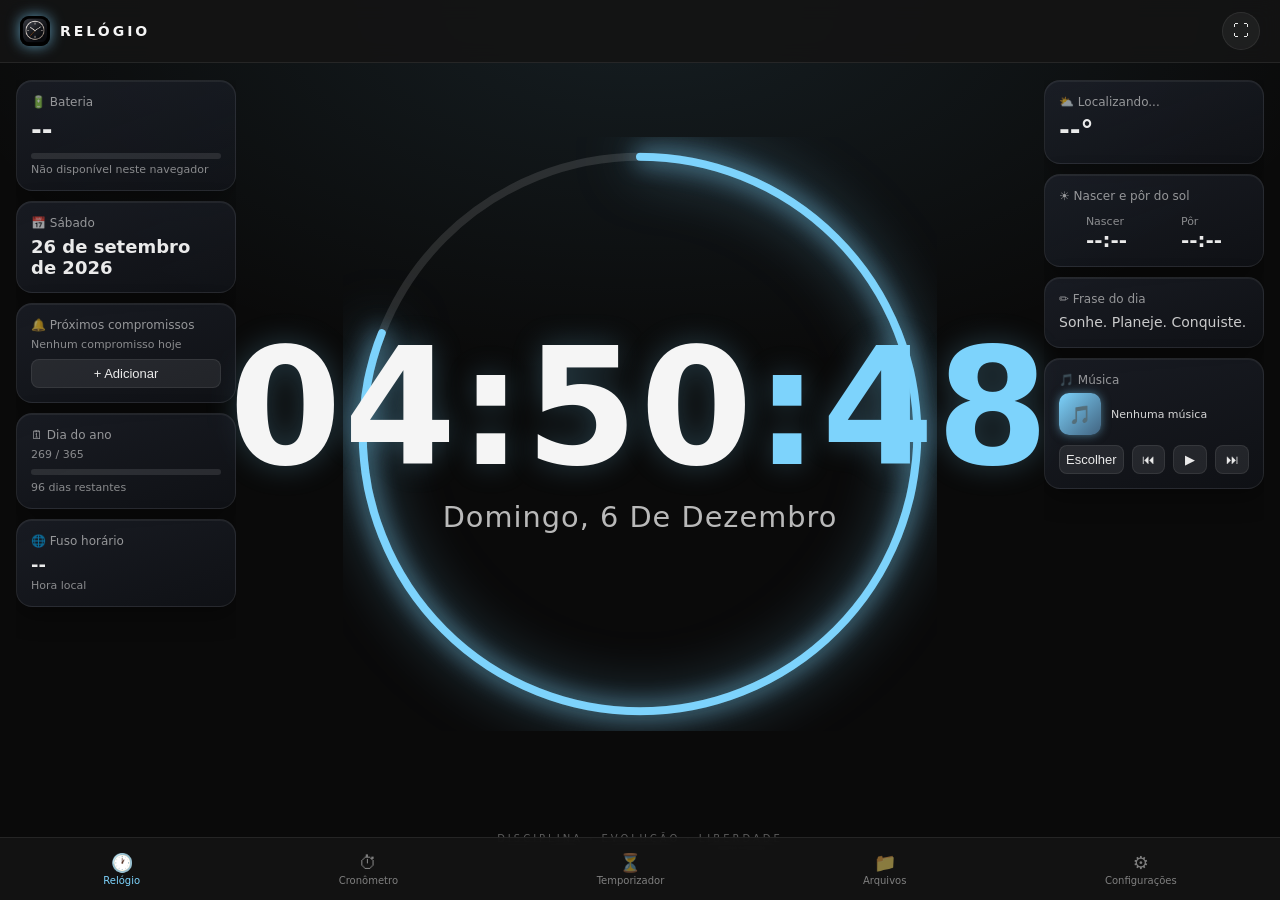
==== commit af508ec4: "adiciona capa de album animada no player de musica" ====
--- a/relogio.html
+++ b/relogio.html
@@ -33,6 +33,7 @@
   }
   body{
     background:var(--bg);
+    background-image:radial-gradient(ellipse 80% 60% at 50% 0%, color-mix(in srgb, var(--accent) 10%, transparent), transparent 70%);
     color:var(--fg);
     display:flex;
     align-items:center;
@@ -42,12 +43,37 @@
     font-family:var(--font-clock);
     -webkit-user-select:none;
     user-select:none;
+    padding-top:calc(64px + env(safe-area-inset-top,0px));
+    padding-bottom:calc(96px + env(safe-area-inset-bottom,0px));
   }
 
   #clockWrap{
     text-align:center;
     cursor:pointer;
-  }
+    position:relative;
+  }
+  #progressRing{
+    position:absolute; top:50%; left:50%; transform:translate(-50%,-50%);
+    width:min(75vw,66vh); height:min(75vw,66vh);
+    pointer-events:none; z-index:0;
+  }
+  #ringProgress{ filter:drop-shadow(0 0 6px var(--accent)) drop-shadow(0 0 14px color-mix(in srgb, var(--accent) 60%, transparent)); }
+  #progressRing + #time{ position:relative; z-index:1; }
+  #bottomNav{
+    position:fixed; bottom:0; left:0; right:0;
+    display:flex; justify-content:space-around;
+    background:var(--panel-bg); border-top:1px solid var(--panel-border);
+    padding:8px 4px calc(8px + env(safe-area-inset-bottom,0px));
+    z-index:15; backdrop-filter:blur(10px);
+  }
+  .nav-item{
+    background:none; border:none; color:var(--panel-fg); opacity:0.5;
+    display:flex; flex-direction:column; align-items:center; gap:2px;
+    font-size:10px; cursor:pointer; padding:6px 12px; border-radius:10px;
+    font-family:'Segoe UI', system-ui, sans-serif;
+  }
+  .nav-item.active{ opacity:1; color:var(--accent); }
+  .nav-icon{ font-size:18px; }
   #time{
     font-size:calc(min(20vw,18vh) * var(--clock-scale, 1));
     font-weight:700;
@@ -71,44 +97,66 @@
     vertical-align:baseline;
   }
 
-  /* Toggle button to open settings */
-  #gearBtn{
-    position:fixed;
-    top:calc(env(safe-area-inset-top,0px) + 16px);
-    right:16px;
-    width:44px;height:44px;
-    border-radius:50%;
-    border:1px solid var(--panel-border);
-    background:var(--panel-bg);
-    color:var(--panel-fg);
-    display:flex;align-items:center;justify-content:center;
-    cursor:pointer;
-    opacity:0;
-    transition:opacity .25s ease, transform .2s ease;
-    z-index:20;
-    font-size:20px;
-  }
-  body:hover #gearBtn, #gearBtn:focus, #gearBtn.show{ opacity:0.85; }
-  #gearBtn:hover{ transform:rotate(25deg); opacity:1; }
-
-  #fsBtn{
-    position:fixed;
-    top:calc(env(safe-area-inset-top,0px) + 16px);
-    right:70px;
-    width:44px;height:44px;
-    border-radius:50%;
-    border:1px solid var(--panel-border);
-    background:var(--panel-bg);
-    color:var(--panel-fg);
-    display:flex;align-items:center;justify-content:center;
-    cursor:pointer;
-    opacity:0;
-    transition:opacity .25s ease;
-    z-index:20;
-    font-size:18px;
-  }
-  body:hover #fsBtn, #fsBtn.show{ opacity:0.85; }
-  #fsBtn:hover{ opacity:1; }
+  /* Cabeçalho */
+  #topBar{
+    position:fixed; top:0; left:0; right:0; z-index:25;
+    display:flex; align-items:center; gap:16px;
+    padding:12px 20px; padding-top:calc(12px + env(safe-area-inset-top,0px));
+    background:var(--panel-bg); border-bottom:1px solid var(--panel-border);
+    backdrop-filter:blur(10px); font-family:'Segoe UI', system-ui, sans-serif;
+  }
+  .brand{ display:flex; align-items:center; gap:10px; font-weight:700; font-size:14px; letter-spacing:3px; color:var(--fg); white-space:nowrap; flex:1; }
+  .logo-img{
+    width:30px;height:30px;border-radius:9px; object-fit:cover;
+    box-shadow:0 0 14px color-mix(in srgb, var(--accent) 70%, transparent);
+  }
+  .top-icons{ display:flex; gap:8px; }
+  .top-icons button{
+    width:38px;height:38px;border-radius:50%;
+    border:1px solid var(--panel-border); background:rgba(255,255,255,0.05);
+    color:var(--panel-fg); cursor:pointer; font-size:16px;
+    display:flex;align-items:center;justify-content:center; flex-shrink:0;
+    transition:background .2s ease, transform .2s ease;
+  }
+  .top-icons button:hover{ background:color-mix(in srgb, var(--accent) 25%, transparent); }
+  #gearBtn:hover{ transform:rotate(25deg); }
+
+  /* Painel de cards (dashboard) */
+  #dashGrid{
+    position:fixed; top:calc(64px + env(safe-area-inset-top,0px)); bottom:60px; left:0; right:0;
+    display:flex; justify-content:space-between; padding:16px; gap:16px;
+    pointer-events:none; z-index:2; overflow:hidden;
+  }
+  #dashLeft, #dashRight{ display:flex; flex-direction:column; gap:10px; width:clamp(150px, 22vw, 220px); overflow-y:auto; pointer-events:auto; }
+  #dashLeft{ align-items:flex-start; } #dashRight{ align-items:flex-end; margin-left:auto; }
+  .dash-card{
+    background:linear-gradient(160deg, rgba(30,34,44,0.72), rgba(20,23,30,0.6));
+    border:1px solid rgba(255,255,255,0.08);
+    border-radius:16px;
+    padding:clamp(8px,1.5vw,14px); width:100%; font-family:'Segoe UI', system-ui, sans-serif;
+    box-shadow:0 8px 24px rgba(0,0,0,0.35), inset 0 1px 0 rgba(255,255,255,0.06);
+  }
+  .dc-title{ font-size:clamp(10px,1.1vw,12px); opacity:0.6; margin-bottom:6px; color:var(--panel-fg); }
+  .dc-big{ font-size:clamp(16px,2.4vw,26px); font-weight:700; color:var(--panel-fg); }
+  .dc-sub{ font-size:clamp(9px,1vw,11px); opacity:0.55; color:var(--panel-fg); margin-top:4px; }
+  .dc-bar{ height:6px; border-radius:4px; background:rgba(255,255,255,0.1); margin-top:8px; overflow:hidden; }
+  .dc-bar-fill{ height:100%; background:var(--accent); width:0%; }
+  .dc-btn{ flex:1; padding:6px; border-radius:8px; border:1px solid var(--panel-border); background:rgba(255,255,255,0.08); color:var(--panel-fg); cursor:pointer; font-size:13px; }
+  #musicCover{
+    width:42px; height:42px; border-radius:10px; flex-shrink:0;
+    background:linear-gradient(135deg, var(--accent), color-mix(in srgb, var(--accent) 40%, #1a1a2e));
+    display:flex; align-items:center; justify-content:center; font-size:18px;
+    box-shadow:0 0 10px color-mix(in srgb, var(--accent) 50%, transparent);
+  }
+  @keyframes spin{ from{transform:rotate(0deg);} to{transform:rotate(360deg);} }
+  #dashFooter{
+    position:fixed; bottom:56px; left:0; right:0; text-align:center;
+    font-size:10px; letter-spacing:3px; opacity:0.35; z-index:2;
+    font-family:'Segoe UI', system-ui, sans-serif; pointer-events:none;
+  }
+  @media (max-width: 480px){
+    #dashLeft, #dashRight{ display:none; }
+  }
 
   /* Settings panel */
   #panel{
@@ -210,10 +258,10 @@
   #analogClock .sec{ stroke:var(--accent); }
 
   #toolWidget{
-    position:fixed; bottom:20px; left:20px;
+    position:fixed; top:50%; left:50%; transform:translate(-50%,-50%);
     background:var(--panel-bg); color:var(--panel-fg);
-    border:1px solid var(--panel-border); border-radius:14px;
-    padding:16px; width:230px; z-index:40;
+    border:1px solid var(--panel-border); border-radius:20px;
+    padding:28px; width:300px; max-width:88vw; z-index:40;
     font-family:'Segoe UI', system-ui, sans-serif;
     display:none; backdrop-filter:blur(10px);
   }
@@ -223,7 +271,7 @@
   .tool-tab.active{ opacity:1; background:var(--accent); color:#0a0a0a; }
   .tool-pane input[type=time], .tool-pane input[type=number]{ width:100%; padding:6px; border-radius:6px; border:1px solid var(--panel-border); background:rgba(255,255,255,0.06); color:var(--panel-fg); margin-bottom:8px; }
   .tool-pane button{ padding:6px 10px; border-radius:6px; border:1px solid var(--panel-border); background:rgba(255,255,255,0.08); color:var(--panel-fg); cursor:pointer; font-size:12px; margin-right:6px; }
-  .tool-big-display{ font-size:22px; font-variant-numeric:tabular-nums; text-align:center; margin:6px 0 10px; }
+  .tool-big-display{ font-size:42px; font-weight:700; font-variant-numeric:tabular-nums; text-align:center; margin:12px 0 16px; }
   #toolClose{ position:absolute; top:8px; right:10px; background:none; border:none; color:var(--panel-fg); opacity:0.5; cursor:pointer; font-size:14px; }
   #toolToggleBtns{ display:flex; gap:8px; margin-top:6px; }
   #toolToggleBtns button{ flex:1; padding:8px; border-radius:8px; border:1px solid var(--panel-border); background:rgba(255,255,255,0.08); color:var(--panel-fg); cursor:pointer; font-size:12px; }
@@ -243,15 +291,7 @@
   body.edit-mode #layersContainer{ pointer-events:auto; }
   .layer-img{ position:absolute; cursor:grab; touch-action:none; border-radius:4px; user-select:none; }
   body.edit-mode .layer-img{ outline:2px dashed var(--accent); outline-offset:2px; }
-  #editModeBtn{
-    position:fixed; top:calc(env(safe-area-inset-top,0px) + 16px); left:16px;
-    width:44px;height:44px;border-radius:50%;
-    border:1px solid var(--panel-border); background:var(--panel-bg); color:var(--panel-fg);
-    display:flex;align-items:center;justify-content:center; cursor:pointer;
-    opacity:0; transition:opacity .25s ease; z-index:20; font-size:18px;
-  }
-  body:hover #editModeBtn, #editModeBtn.show{ opacity:0.85; }
-  #editModeBtn.active{ opacity:1; background:var(--accent); color:#0a0a0a; }
+  #editModeBtn.active{ background:var(--accent); color:#0a0a0a; }
   #layerToolbar{
     position:fixed; bottom:20px; left:50%; transform:translateX(-50%);
     background:var(--panel-bg); border:1px solid var(--panel-border); border-radius:12px;
@@ -288,7 +328,14 @@
 <div id="layersContainer"></div>
 <div id="overlay"></div>
 
-<button id="editModeBtn" title="Editar imagens na tela">🖼</button>
+<header id="topBar">
+  <div class="brand"><img class="logo-img" src="icon-192.png" alt="Relógio"><span class="brand-name">RELÓGIO</span></div>
+  <div class="top-icons">
+    <button id="alarmIconBtn" title="Despertador" style="display:none;">⏰</button>
+    <button id="gearBtn" title="Personalizar" style="display:none;">⚙</button>
+    <button id="fsBtn" title="Tela cheia (F)">⛶</button>
+  </div>
+</header>
 
 <div id="layerToolbar">
   <div class="lt-group">Tamanho<input type="range" id="layerScale" min="40" max="900" value="200"></div>
@@ -311,10 +358,87 @@
   </div>
 </div>
 
-<button id="fsBtn" title="Tela cheia (F)">⛶</button>
-<button id="gearBtn" title="Personalizar">⚙</button>
+<div id="dashGrid">
+  <div id="dashLeft">
+    <div class="dash-card" id="cardBattery">
+      <div class="dc-title">🔋 Bateria</div>
+      <div class="dc-big" id="batteryPct">--</div>
+      <div class="dc-bar"><div class="dc-bar-fill" id="batteryBar"></div></div>
+      <div class="dc-sub" id="batterySub">Não disponível neste navegador</div>
+    </div>
+    <div class="dash-card" id="cardDate">
+      <div class="dc-title">📅 <span id="cardDateWeekday">Sábado</span></div>
+      <div class="dc-big" id="cardDateFull" style="font-size:18px;">26 de setembro de 2026</div>
+    </div>
+    <div class="dash-card" id="cardAppointments">
+      <div class="dc-title">🔔 Próximos compromissos</div>
+      <div id="apptList"><div class="dc-sub">Nenhum compromisso hoje</div></div>
+      <div id="apptForm" style="display:none; margin-top:8px;">
+        <input type="text" id="apptTitle" placeholder="Título" style="width:100%;margin-bottom:6px;padding:6px;border-radius:6px;border:1px solid var(--panel-border);background:rgba(255,255,255,0.06);color:var(--panel-fg);font-size:12px;">
+        <input type="datetime-local" id="apptDatetime" style="width:100%;margin-bottom:6px;padding:6px;border-radius:6px;border:1px solid var(--panel-border);background:rgba(255,255,255,0.06);color:var(--panel-fg);font-size:12px;">
+        <button id="apptSave" class="dc-btn" style="width:100%;">Salvar</button>
+      </div>
+      <button id="apptAddBtn" class="dc-btn" style="width:100%;margin-top:8px;">+ Adicionar</button>
+    </div>
+    <div class="dash-card" id="cardYearProgress">
+      <div class="dc-title">🗓 Dia do ano</div>
+      <div class="dc-sub" id="yearProgressLabel">269 / 365</div>
+      <div class="dc-bar"><div class="dc-bar-fill" id="yearProgressBar"></div></div>
+      <div class="dc-sub" id="yearProgressRemaining" style="margin-top:6px;">96 dias restantes</div>
+    </div>
+    <div class="dash-card" id="cardTimezone">
+      <div class="dc-title">🌐 Fuso horário</div>
+      <div class="dc-big" id="tzLabel" style="font-size:18px;">--</div>
+      <div class="dc-sub" id="tzSub">Hora local</div>
+    </div>
+  </div>
+
+  <div id="dashRight">
+    <div class="dash-card" id="cardWeather">
+      <div class="dc-title">⛅ <span id="weatherCity">Localizando...</span></div>
+      <div class="dc-big" id="weatherTemp">--°</div>
+      <div class="dc-sub" id="weatherDesc"></div>
+    </div>
+    <div class="dash-card" id="cardSun">
+      <div class="dc-title">☀️ Nascer e pôr do sol</div>
+      <div style="display:flex; justify-content:space-around; margin-top:8px;">
+        <div><div class="dc-sub">Nascer</div><div class="dc-big" id="sunrise" style="font-size:20px;">--:--</div></div>
+        <div><div class="dc-sub">Pôr</div><div class="dc-big" id="sunset" style="font-size:20px;">--:--</div></div>
+      </div>
+    </div>
+    <div class="dash-card" id="cardQuote">
+      <div class="dc-title">✏️ Frase do dia</div>
+      <div class="dc-sub" id="quoteText" contenteditable="true" style="font-size:14px; line-height:1.5; opacity:0.85; outline:none;">Sonhe. Planeje. Conquiste.</div>
+    </div>
+    <div class="dash-card" id="cardMusic">
+      <div class="dc-title">🎵 Música</div>
+      <input type="file" id="musicFileInput" accept="audio/*" multiple style="display:none;">
+      <div style="display:flex; gap:10px; align-items:center;">
+        <div id="musicCover">🎵</div>
+        <div style="flex:1; min-width:0;">
+          <div class="dc-sub" id="musicTitle" style="opacity:0.9; white-space:nowrap; overflow:hidden; text-overflow:ellipsis;">Nenhuma música</div>
+          <div class="dc-sub" id="musicCount"></div>
+        </div>
+      </div>
+      <audio id="audioPlayer"></audio>
+      <div style="display:flex; gap:8px; margin-top:10px;">
+        <button class="dc-btn" id="musicChoose">Escolher</button>
+        <button class="dc-btn" id="musicPrev">⏮</button>
+        <button class="dc-btn" id="musicPlay">▶</button>
+        <button class="dc-btn" id="musicNext">⏭</button>
+      </div>
+    </div>
+  </div>
+</div>
+
+<footer id="dashFooter">DISCIPLINA · EVOLUÇÃO · LIBERDADE</footer>
+
 
 <div id="clockWrap">
+  <svg id="progressRing" viewBox="0 0 300 300">
+    <circle cx="150" cy="150" r="140" fill="none" stroke="var(--fg)" stroke-opacity="0.12" stroke-width="4"/>
+    <circle id="ringProgress" cx="150" cy="150" r="140" fill="none" stroke="var(--accent)" stroke-width="4" stroke-linecap="round" transform="rotate(-90 150 150)"/>
+  </svg>
   <div id="time">00:00</div>
   <svg id="analogClock" viewBox="0 0 200 200" width="min(55vw,50vh)" height="min(55vw,50vh)">
     <circle cx="100" cy="100" r="94" fill="none" stroke="var(--fg)" stroke-width="3" opacity="0.3"/>
@@ -532,8 +656,9 @@
   <div class="group">
     <label>Imagens soltas na tela</label>
     <input type="file" id="layerImageInput" accept="image/*" style="display:none;">
-    <button id="addLayerBtn" style="width:100%;padding:10px;border-radius:8px;border:1px solid var(--panel-border);background:rgba(255,255,255,0.08);color:var(--panel-fg);font-weight:600;cursor:pointer;font-size:14px;">+ Adicionar imagem</button>
-    <div style="font-size:12px;opacity:0.6;margin-top:8px;">Toque no ícone 🖼 (canto superior esquerdo) pra ativar o modo de edição: aí é só arrastar a imagem, e usar a barrinha que aparece embaixo pra redimensionar, girar e ajustar opacidade. Pode adicionar quantas quiser.</div>
+    <button id="addLayerBtn" style="width:100%;padding:10px;border-radius:8px;border:1px solid var(--panel-border);background:rgba(255,255,255,0.08);color:var(--panel-fg);font-weight:600;cursor:pointer;font-size:14px;margin-bottom:8px;">+ Adicionar imagem</button>
+    <button id="editModeBtn" title="Editar imagens na tela" style="width:100%;padding:10px;border-radius:8px;border:1px solid var(--panel-border);background:rgba(255,255,255,0.08);color:var(--panel-fg);font-weight:600;cursor:pointer;font-size:14px;">🖼 Ativar modo de edição</button>
+    <div style="font-size:12px;opacity:0.6;margin-top:8px;">Com o modo de edição ativo, é só arrastar a imagem na tela, e usar a barrinha que aparece embaixo pra redimensionar, girar e ajustar opacidade. Pode adicionar quantas quiser.</div>
   </div>
 
   <div class="group">
@@ -593,7 +718,8 @@
     bgImage:'', textImage:'',
     bgFilter:{brightness:100, contrast:100, saturate:100, blur:0, overlay:35, fit:'cover', posX:50, posY:50,
       hue:0, gray:0, sepia:0, vignette:0, grain:0, zoom:100, rotate:0, invert:0, flipH:false, flipV:false},
-    layers:[]
+    layers:[],
+    appointments:[]
   };
 
   let state = {...defaults};
@@ -677,6 +803,10 @@
 
   function pad(n){ return n.toString().padStart(2,'0'); }
 
+  const RING_C = 2 * Math.PI * 140;
+  const ringEl = $('ringProgress');
+  ringEl.style.strokeDasharray = RING_C;
+
   function tick(){
     const now = new Date();
     let h = now.getHours();
@@ -705,6 +835,9 @@
     } else {
       dateEl.style.display='none';
     }
+
+    const progress = (now.getSeconds()*1000 + now.getMilliseconds()) / 60000;
+    ringEl.style.strokeDashoffset = RING_C * (1 - progress);
   }
   tick();
   setInterval(tick, 250);
@@ -716,14 +849,40 @@
   closePanel.onclick = closePanelFn;
   overlay.onclick = closePanelFn;
 
-  // Fullscreen
-  function toggleFullscreen(){
+  // Fullscreen + tela sempre acesa + trava de orientação (celular)
+  let wakeLock = null;
+  async function enterFullscreenExtras(){
+    try{
+      if(screen.orientation && screen.orientation.lock){
+        await screen.orientation.lock('landscape').catch(()=>{});
+      }
+    }catch(e){}
+    try{
+      if('wakeLock' in navigator){
+        wakeLock = await navigator.wakeLock.request('screen');
+      }
+    }catch(e){}
+  }
+  function exitFullscreenExtras(){
+    if(wakeLock){ wakeLock.release().catch(()=>{}); wakeLock=null; }
+    try{ if(screen.orientation && screen.orientation.unlock) screen.orientation.unlock(); }catch(e){}
+  }
+  async function toggleFullscreen(){
     if(!document.fullscreenElement){
-      document.documentElement.requestFullscreen().catch(()=>{});
+      await document.documentElement.requestFullscreen().catch(()=>{});
     } else {
       document.exitFullscreen().catch(()=>{});
     }
   }
+  document.addEventListener('fullscreenchange', ()=>{
+    if(document.fullscreenElement) enterFullscreenExtras();
+    else exitFullscreenExtras();
+  });
+  document.addEventListener('visibilitychange', async ()=>{
+    if(document.visibilityState==='visible' && document.fullscreenElement && !wakeLock && 'wakeLock' in navigator){
+      try{ wakeLock = await navigator.wakeLock.request('screen'); }catch(e){}
+    }
+  });
   fsBtn.onclick = toggleFullscreen;
   clockWrap.onclick = toggleFullscreen;
   document.addEventListener('keydown', e=>{
@@ -912,13 +1071,163 @@
     if(!state.dynamicWallpaper) return;
     const hr = new Date().getHours();
     let bg,fg;
-    if(hr>=6 && hr<11){ bg='#cfe8ff'; fg='#0a2540'; }
-    else if(hr>=11 && hr<17){ bg='#eaf4ff'; fg='#0a2540'; }
-    else if(hr>=17 && hr<20){ bg='#3a1f3d'; fg='#ffd9a0'; }
-    else { bg='#05050a'; fg='#e8e8f0'; }
+    if(hr>=6 && hr<11){ bg='#0b1a2e'; fg='#eaf4ff'; }       // manhã: azul-marinho claro
+    else if(hr>=11 && hr<17){ bg='#0d1524'; fg='#f0f6ff'; } // tarde: azul-marinho neutro
+    else if(hr>=17 && hr<20){ bg='#1c1024'; fg='#ffd9a0'; } // entardecer: roxo/laranja escuro
+    else { bg='#05050a'; fg='#e8e8f0'; }                    // noite: quase preto
     document.documentElement.style.setProperty('--bg', bg);
     document.documentElement.style.setProperty('--fg', fg);
   }
+
+  // ---------- Cards do painel: data, dia do ano, fuso horário ----------
+  function updateDashCards(){
+    const now = new Date();
+    $('cardDateWeekday').textContent = now.toLocaleDateString(state.locale, {weekday:'long'});
+    $('cardDateFull').textContent = now.toLocaleDateString(state.locale, {day:'numeric', month:'long', year:'numeric'});
+
+    const start = new Date(now.getFullYear(),0,0);
+    const diff = now - start;
+    const dayOfYear = Math.floor(diff/86400000);
+    const totalDays = (new Date(now.getFullYear(),11,31)).getDate()===31 ? (isLeapYear(now.getFullYear())?366:365) : 365;
+    $('yearProgressLabel').textContent = `${dayOfYear} / ${totalDays}`;
+    $('yearProgressBar').style.width = (dayOfYear/totalDays*100)+'%';
+    $('yearProgressRemaining').textContent = `${totalDays-dayOfYear} dias restantes`;
+
+    const tzName = Intl.DateTimeFormat().resolvedOptions().timeZone;
+    const offsetMin = -now.getTimezoneOffset();
+    const offsetH = (offsetMin>=0?'+':'-') + Math.floor(Math.abs(offsetMin)/60);
+    $('tzLabel').textContent = `UTC${offsetH}`;
+    $('tzSub').textContent = tzName;
+  }
+  function isLeapYear(y){ return (y%4===0 && y%100!==0) || y%400===0; }
+  setInterval(updateDashCards, 60000);
+  updateDashCards();
+
+  // ---------- Próximos compromissos ----------
+  function renderAppointments(){
+    const now = new Date();
+    const upcoming = state.appointments
+      .filter(a=> new Date(a.datetime) >= now)
+      .sort((a,b)=> new Date(a.datetime)-new Date(b.datetime))
+      .slice(0,3);
+    const list = $('apptList');
+    if(upcoming.length===0){
+      list.innerHTML = '<div class="dc-sub">Nenhum compromisso hoje</div>';
+      return;
+    }
+    list.innerHTML = upcoming.map(a=>{
+      const d = new Date(a.datetime);
+      const dateLabel = d.toLocaleDateString(state.locale,{day:'2-digit',month:'2-digit'}) + ' ' + d.toLocaleTimeString(state.locale,{hour:'2-digit',minute:'2-digit'});
+      return `<div style="display:flex;justify-content:space-between;align-items:flex-start;margin-top:6px;gap:6px;">
+        <div><div class="dc-sub" style="opacity:0.9;">${a.title}</div><div class="dc-sub">${dateLabel}</div></div>
+        <button data-id="${a.id}" class="apptDelete" style="background:none;border:none;color:var(--panel-fg);opacity:0.5;cursor:pointer;font-size:14px;flex-shrink:0;">✕</button>
+      </div>`;
+    }).join('');
+    list.querySelectorAll('.apptDelete').forEach(btn=>{
+      btn.onclick = ()=>{
+        state.appointments = state.appointments.filter(a=>a.id!==btn.dataset.id);
+        renderAppointments(); save();
+      };
+    });
+  }
+  $('apptAddBtn').onclick = ()=>{
+    $('apptForm').style.display = $('apptForm').style.display==='none' ? 'block' : 'none';
+  };
+  $('apptSave').onclick = ()=>{
+    const title = $('apptTitle').value.trim();
+    const dt = $('apptDatetime').value;
+    if(!title || !dt) return;
+    state.appointments.push({id:Date.now().toString(), title, datetime:dt});
+    $('apptTitle').value=''; $('apptDatetime').value='';
+    $('apptForm').style.display='none';
+    renderAppointments(); save();
+  };
+  renderAppointments();
+  setInterval(renderAppointments, 60000);
+
+  // ---------- Bateria (quando o navegador suportar) ----------
+  if('getBattery' in navigator){
+    navigator.getBattery().then(bat=>{
+      function renderBattery(){
+        const pct = Math.round(bat.level*100);
+        $('batteryPct').textContent = pct+'%';
+        $('batteryBar').style.width = pct+'%';
+        $('batterySub').textContent = bat.charging ? 'Carregando' : 'Descarregando';
+      }
+      renderBattery();
+      bat.addEventListener('levelchange', renderBattery);
+      bat.addEventListener('chargingchange', renderBattery);
+    }).catch(()=>{});
+  }
+
+  // ---------- Clima + nascer/pôr do sol (Open-Meteo, sem chave, sem servidor) ----------
+  if('geolocation' in navigator){
+    navigator.geolocation.getCurrentPosition(async pos=>{
+      const {latitude, longitude} = pos.coords;
+      try{
+        const url = `https://api.open-meteo.com/v1/forecast?latitude=${latitude}&longitude=${longitude}&current=temperature_2m,weather_code&daily=sunrise,sunset&timezone=auto`;
+        const res = await fetch(url);
+        const data = await res.json();
+        $('weatherTemp').textContent = Math.round(data.current.temperature_2m)+'°';
+        $('weatherDesc').textContent = weatherCodeLabel(data.current.weather_code);
+        $('sunrise').textContent = data.daily.sunrise[0].slice(11,16);
+        $('sunset').textContent = data.daily.sunset[0].slice(11,16);
+        try{
+          const geoRes = await fetch(`https://geocoding-api.open-meteo.com/v1/reverse?latitude=${latitude}&longitude=${longitude}&language=pt`);
+          const geo = await geoRes.json();
+          if(geo.results && geo.results[0]) $('weatherCity').textContent = geo.results[0].name;
+          else $('weatherCity').textContent = 'Sua localização';
+        }catch(e){ $('weatherCity').textContent = 'Sua localização'; }
+      }catch(e){ $('weatherCity').textContent = 'Indisponível'; }
+    }, ()=>{ $('weatherCity').textContent = 'Localização não permitida'; });
+  } else {
+    $('weatherCity').textContent = 'Não suportado';
+  }
+  function weatherCodeLabel(code){
+    if(code===0) return 'Céu limpo';
+    if([1,2,3].includes(code)) return 'Parcialmente nublado';
+    if([45,48].includes(code)) return 'Neblina';
+    if([51,53,55,61,63,65,80,81,82].includes(code)) return 'Chuva';
+    if([71,73,75,77,85,86].includes(code)) return 'Neve';
+    if([95,96,99].includes(code)) return 'Tempestade';
+    return 'Nublado';
+  }
+
+  // ---------- Player de música (arquivos locais do seu celular/PC) ----------
+  const audioPlayer = $('audioPlayer');
+  let musicFiles = [], musicIndex = 0;
+  $('musicChoose').onclick = ()=> $('musicFileInput').click();
+  $('musicFileInput').onchange = e=>{
+    musicFiles = Array.from(e.target.files);
+    if(musicFiles.length){
+      musicIndex = 0;
+      loadMusic();
+    }
+  };
+  function loadMusic(){
+    const file = musicFiles[musicIndex];
+    if(!file) return;
+    audioPlayer.src = URL.createObjectURL(file);
+    $('musicTitle').textContent = file.name.replace(/\.[^/.]+$/, '');
+    $('musicCount').textContent = musicFiles.length>1 ? `Faixa ${musicIndex+1} de ${musicFiles.length}` : '';
+    audioPlayer.play();
+    $('musicPlay').textContent = '⏸';
+    $('musicCover').style.animation = 'spin 3s linear infinite';
+  }
+  $('musicPlay').onclick = ()=>{
+    if(!audioPlayer.src) return;
+    if(audioPlayer.paused){ audioPlayer.play(); $('musicPlay').textContent='⏸'; $('musicCover').style.animation='spin 3s linear infinite'; }
+    else { audioPlayer.pause(); $('musicPlay').textContent='▶'; $('musicCover').style.animation='none'; }
+  };
+  $('musicNext').onclick = ()=>{
+    if(!musicFiles.length) return;
+    musicIndex = (musicIndex+1)%musicFiles.length; loadMusic();
+  };
+  $('musicPrev').onclick = ()=>{
+    if(!musicFiles.length) return;
+    musicIndex = (musicIndex-1+musicFiles.length)%musicFiles.length; loadMusic();
+  };
+  audioPlayer.addEventListener('ended', ()=>{ if(musicFiles.length>1) $('musicNext').onclick(); else { $('musicPlay').textContent='▶'; $('musicCover').style.animation='none'; } });
 
   // extend the main tick loop
   setInterval(()=>{ updateExtraClocks(); updateAnalog(); updateWallpaper(); }, 1000);
@@ -935,7 +1244,29 @@
   $('openAlarm').onclick = ()=>openTool('alarm');
   $('openTimer').onclick = ()=>openTool('timer');
   $('openStopwatch').onclick = ()=>openTool('stopwatch');
-  $('toolClose').onclick = ()=> toolWidget.classList.remove('open');
+
+  function showView(view){
+    document.querySelectorAll('.nav-item').forEach(b=> b.classList.toggle('active', b.dataset.view===view));
+    if(view==='clock'){
+      toolWidget.classList.remove('open');
+      clockWrap.style.display='';
+    } else if(view==='settings' || view==='files'){
+      openPanel();
+      document.querySelector('.nav-item[data-view="clock"]').classList.add('active');
+      if(view==='files'){
+        const backupGroup = $('exportBtn').closest('.group');
+        if(backupGroup) backupGroup.scrollIntoView({behavior:'smooth', block:'center'});
+      }
+    } else {
+      clockWrap.style.display='none';
+      openTool(view);
+    }
+  }
+  document.querySelectorAll('.nav-item').forEach(btn=>{
+    btn.onclick = ()=> showView(btn.dataset.view);
+  });
+  $('alarmIconBtn').onclick = ()=> showView('alarm');
+  $('toolClose').onclick = ()=> showView('clock');
   document.querySelectorAll('.tool-tab').forEach(b=> b.onclick = ()=>openTool(b.dataset.tab));
 
   function beep(){
@@ -1275,7 +1606,9 @@
   editModeBtn.onclick = ()=>{
     document.body.classList.toggle('edit-mode');
     editModeBtn.classList.toggle('active');
-    if(!document.body.classList.contains('edit-mode')){ layerToolbar.classList.remove('open'); selectedLayerId=null; }
+    const active = document.body.classList.contains('edit-mode');
+    editModeBtn.textContent = active ? '🖼 Desativar modo de edição' : '🖼 Ativar modo de edição';
+    if(!active){ layerToolbar.classList.remove('open'); selectedLayerId=null; }
   };
 
   $('addLayerBtn').onclick = ()=> $('layerImageInput').click();
@@ -1351,5 +1684,13 @@
   };
 })();
 </script>
+
+<nav id="bottomNav">
+  <button class="nav-item active" data-view="clock"><span class="nav-icon">🕐</span>Relógio</button>
+  <button class="nav-item" data-view="stopwatch"><span class="nav-icon">⏱</span>Cronômetro</button>
+  <button class="nav-item" data-view="timer"><span class="nav-icon">⏳</span>Temporizador</button>
+  <button class="nav-item" data-view="files"><span class="nav-icon">📁</span>Arquivos</button>
+  <button class="nav-item" data-view="settings"><span class="nav-icon">⚙</span>Configurações</button>
+</nav>
 </body>
 </html>
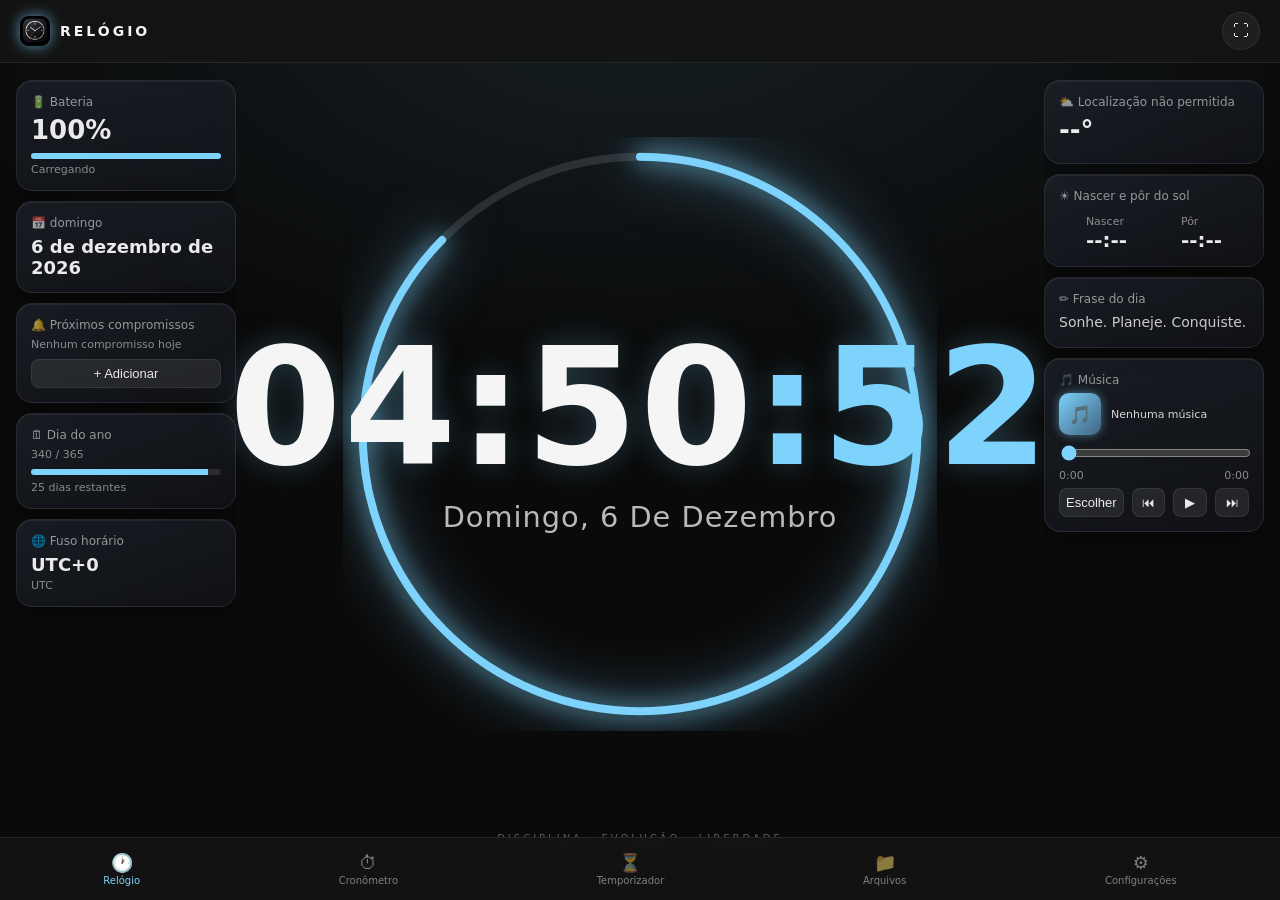
==== commit 6095a92d: "corrige bug critico: layersContainer usado antes de ser declarado, travava o app inteiro" ====
--- a/relogio.html
+++ b/relogio.html
@@ -333,7 +333,7 @@
   <div class="top-icons">
     <button id="alarmIconBtn" title="Despertador" style="display:none;">⏰</button>
     <button id="gearBtn" title="Personalizar" style="display:none;">⚙</button>
-    <button id="fsBtn" title="Tela cheia (F)">⛶</button>
+    <button id="fsBtn" title="Tela cheia (F)" aria-label="Alternar tela cheia">⛶</button>
   </div>
 </header>
 
@@ -421,11 +421,13 @@
         </div>
       </div>
       <audio id="audioPlayer"></audio>
-      <div style="display:flex; gap:8px; margin-top:10px;">
-        <button class="dc-btn" id="musicChoose">Escolher</button>
-        <button class="dc-btn" id="musicPrev">⏮</button>
-        <button class="dc-btn" id="musicPlay">▶</button>
-        <button class="dc-btn" id="musicNext">⏭</button>
+      <input type="range" id="musicSeek" min="0" max="100" value="0" step="0.1" style="width:100%;margin-top:10px;accent-color:var(--accent);" aria-label="Progresso da música">
+      <div style="display:flex;justify-content:space-between;"><span class="dc-sub" id="musicCurrentTime">0:00</span><span class="dc-sub" id="musicDuration">0:00</span></div>
+      <div style="display:flex; gap:8px; margin-top:6px;">
+        <button class="dc-btn" id="musicChoose" aria-label="Escolher músicas">Escolher</button>
+        <button class="dc-btn" id="musicPrev" aria-label="Música anterior">⏮</button>
+        <button class="dc-btn" id="musicPlay" aria-label="Tocar ou pausar">▶</button>
+        <button class="dc-btn" id="musicNext" aria-label="Próxima música">⏭</button>
       </div>
     </div>
   </div>
@@ -706,6 +708,7 @@
 (function(){
   const $ = id => document.getElementById(id);
   const timeEl = $('time'), dateEl = $('date');
+  const layersContainer = $('layersContainer');
   const panel = $('panel'), overlay = $('overlay');
   const gearBtn = $('gearBtn'), closePanel = $('closePanel'), fsBtn = $('fsBtn');
   const clockWrap = $('clockWrap');
@@ -1210,6 +1213,9 @@
     audioPlayer.src = URL.createObjectURL(file);
     $('musicTitle').textContent = file.name.replace(/\.[^/.]+$/, '');
     $('musicCount').textContent = musicFiles.length>1 ? `Faixa ${musicIndex+1} de ${musicFiles.length}` : '';
+    $('musicSeek').value = 0;
+    $('musicCurrentTime').textContent = '0:00';
+    $('musicDuration').textContent = '0:00';
     audioPlayer.play();
     $('musicPlay').textContent = '⏸';
     $('musicCover').style.animation = 'spin 3s linear infinite';
@@ -1228,6 +1234,26 @@
     musicIndex = (musicIndex-1+musicFiles.length)%musicFiles.length; loadMusic();
   };
   audioPlayer.addEventListener('ended', ()=>{ if(musicFiles.length>1) $('musicNext').onclick(); else { $('musicPlay').textContent='▶'; $('musicCover').style.animation='none'; } });
+
+  function fmtTime(sec){
+    if(!isFinite(sec)) return '0:00';
+    const m = Math.floor(sec/60), s = Math.floor(sec%60);
+    return m+':'+String(s).padStart(2,'0');
+  }
+  let seekDragging = false;
+  audioPlayer.addEventListener('timeupdate', ()=>{
+    if(seekDragging) return;
+    $('musicCurrentTime').textContent = fmtTime(audioPlayer.currentTime);
+    if(audioPlayer.duration) $('musicSeek').value = (audioPlayer.currentTime/audioPlayer.duration)*100;
+  });
+  audioPlayer.addEventListener('loadedmetadata', ()=>{
+    $('musicDuration').textContent = fmtTime(audioPlayer.duration);
+  });
+  $('musicSeek').addEventListener('input', ()=>{ seekDragging = true; });
+  $('musicSeek').addEventListener('change', e=>{
+    if(audioPlayer.duration) audioPlayer.currentTime = (e.target.value/100)*audioPlayer.duration;
+    seekDragging = false;
+  });
 
   // extend the main tick loop
   setInterval(()=>{ updateExtraClocks(); updateAnalog(); updateWallpaper(); }, 1000);
@@ -1541,7 +1567,6 @@
   });
 
   // ---------- Imagens soltas (camadas arrastáveis) ----------
-  const layersContainer = $('layersContainer');
   const editModeBtn = $('editModeBtn');
   const layerToolbar = $('layerToolbar');
   let selectedLayerId = null;
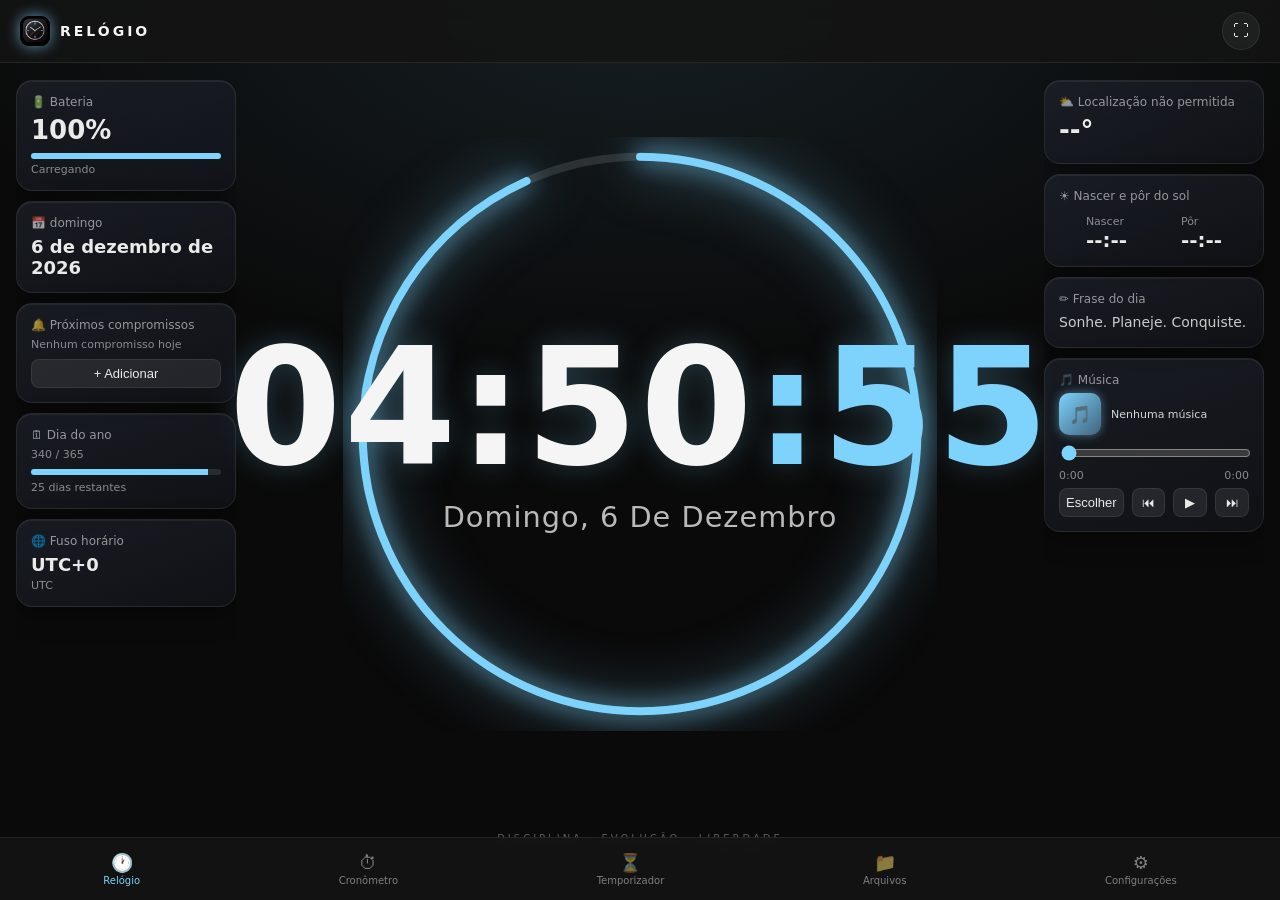
==== commit d9f3e275: "corrige bug critico: nav inferior estava depois do script, nenhum clique funcionava" ====
--- a/relogio.html
+++ b/relogio.html
@@ -435,6 +435,14 @@
 
 <footer id="dashFooter">DISCIPLINA · EVOLUÇÃO · LIBERDADE</footer>
 
+<nav id="bottomNav">
+  <button class="nav-item active" data-view="clock"><span class="nav-icon">🕐</span>Relógio</button>
+  <button class="nav-item" data-view="stopwatch"><span class="nav-icon">⏱</span>Cronômetro</button>
+  <button class="nav-item" data-view="timer"><span class="nav-icon">⏳</span>Temporizador</button>
+  <button class="nav-item" data-view="files"><span class="nav-icon">📁</span>Arquivos</button>
+  <button class="nav-item" data-view="settings"><span class="nav-icon">⚙</span>Configurações</button>
+</nav>
+
 
 <div id="clockWrap">
   <svg id="progressRing" viewBox="0 0 300 300">
@@ -1709,13 +1717,5 @@
   };
 })();
 </script>
-
-<nav id="bottomNav">
-  <button class="nav-item active" data-view="clock"><span class="nav-icon">🕐</span>Relógio</button>
-  <button class="nav-item" data-view="stopwatch"><span class="nav-icon">⏱</span>Cronômetro</button>
-  <button class="nav-item" data-view="timer"><span class="nav-icon">⏳</span>Temporizador</button>
-  <button class="nav-item" data-view="files"><span class="nav-icon">📁</span>Arquivos</button>
-  <button class="nav-item" data-view="settings"><span class="nav-icon">⚙</span>Configurações</button>
-</nav>
 </body>
 </html>
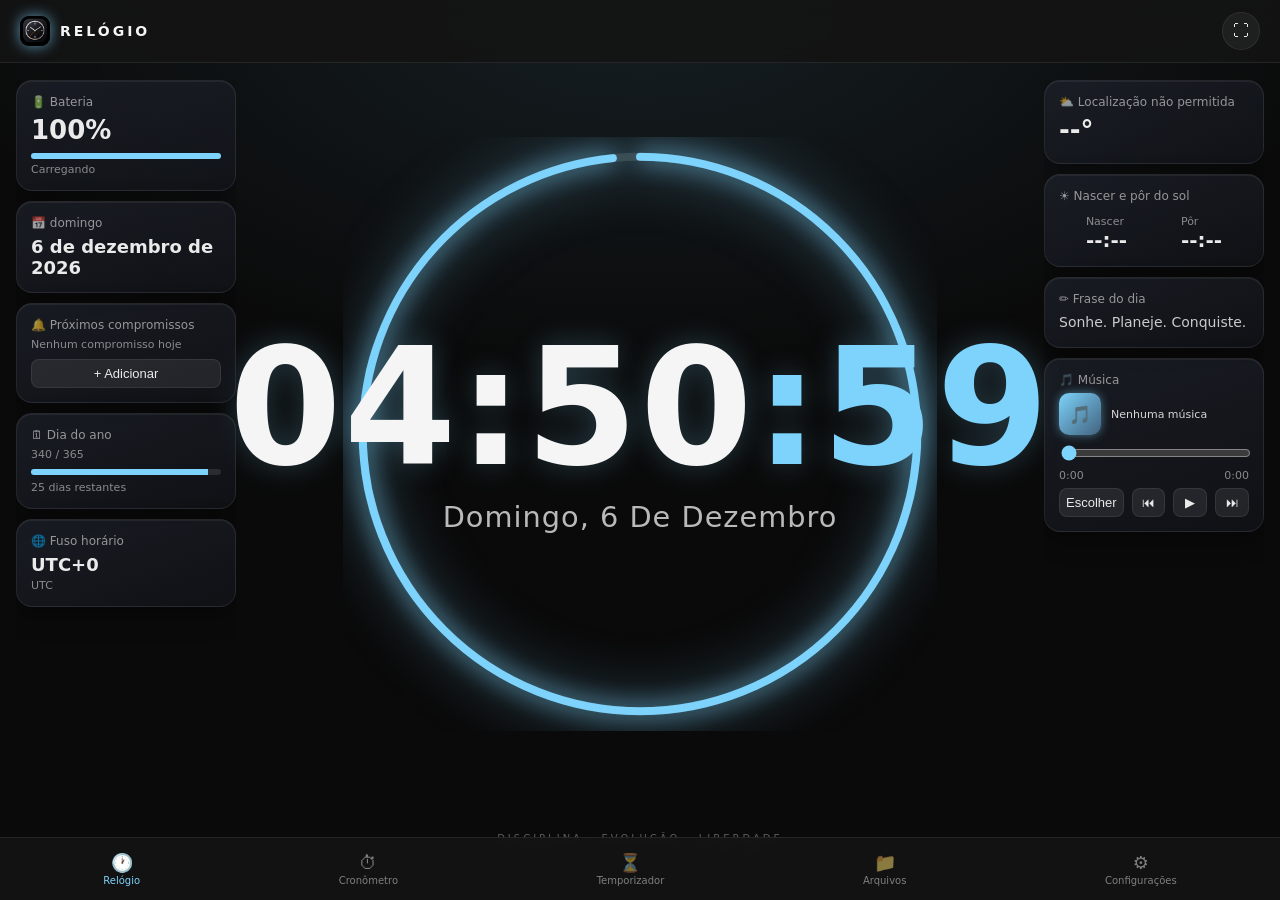
==== commit 4128c208: "extrai CSS e JS para arquivos separados, adiciona anel proporcional e workflow de deploy automatico" ====
--- a/relogio.html
+++ b/relogio.html
@@ -7,317 +7,7 @@
 <link rel="manifest" href="[data-uri]">
 <link rel="icon" type="image/png" href="favicon.png">
 <link rel="apple-touch-icon" href="icon-192.png">
-<style>
-  :root{
-    --bg:#0a0a0a;
-    --fg:#f5f5f5;
-    --accent:#7dd3fc;
-    --font-clock:'Segoe UI', system-ui, sans-serif;
-    --panel-bg: rgba(20,20,20,0.92);
-    --panel-fg: #eaeaea;
-    --panel-border: rgba(255,255,255,0.08);
-  }
-  @media (prefers-color-scheme: light){
-    :root:not([data-theme="dark"]){
-      --bg:#f5f5f5; --fg:#111; --panel-bg: rgba(255,255,255,0.94); --panel-fg:#111; --panel-border: rgba(0,0,0,0.08);
-    }
-  }
-  :root[data-theme="dark"]{ --bg:#0a0a0a; --fg:#f5f5f5; }
-
-  *{box-sizing:border-box;}
-  html,body{
-    height:100%;
-    margin:0;
-    padding-top:env(safe-area-inset-top,0px);
-    padding-bottom:env(safe-area-inset-bottom,0px);
-  }
-  body{
-    background:var(--bg);
-    background-image:radial-gradient(ellipse 80% 60% at 50% 0%, color-mix(in srgb, var(--accent) 10%, transparent), transparent 70%);
-    color:var(--fg);
-    display:flex;
-    align-items:center;
-    justify-content:center;
-    overflow:hidden;
-    transition:background .4s ease,color .4s ease;
-    font-family:var(--font-clock);
-    -webkit-user-select:none;
-    user-select:none;
-    padding-top:calc(64px + env(safe-area-inset-top,0px));
-    padding-bottom:calc(96px + env(safe-area-inset-bottom,0px));
-  }
-
-  #clockWrap{
-    text-align:center;
-    cursor:pointer;
-    position:relative;
-  }
-  #progressRing{
-    position:absolute; top:50%; left:50%; transform:translate(-50%,-50%);
-    width:min(75vw,66vh); height:min(75vw,66vh);
-    pointer-events:none; z-index:0;
-  }
-  #ringProgress{ filter:drop-shadow(0 0 6px var(--accent)) drop-shadow(0 0 14px color-mix(in srgb, var(--accent) 60%, transparent)); }
-  #progressRing + #time{ position:relative; z-index:1; }
-  #bottomNav{
-    position:fixed; bottom:0; left:0; right:0;
-    display:flex; justify-content:space-around;
-    background:var(--panel-bg); border-top:1px solid var(--panel-border);
-    padding:8px 4px calc(8px + env(safe-area-inset-bottom,0px));
-    z-index:15; backdrop-filter:blur(10px);
-  }
-  .nav-item{
-    background:none; border:none; color:var(--panel-fg); opacity:0.5;
-    display:flex; flex-direction:column; align-items:center; gap:2px;
-    font-size:10px; cursor:pointer; padding:6px 12px; border-radius:10px;
-    font-family:'Segoe UI', system-ui, sans-serif;
-  }
-  .nav-item.active{ opacity:1; color:var(--accent); }
-  .nav-icon{ font-size:18px; }
-  #time{
-    font-size:calc(min(20vw,18vh) * var(--clock-scale, 1));
-    font-weight:700;
-    letter-spacing:2px;
-    line-height:1;
-    font-variant-numeric: tabular-nums;
-    color:var(--fg);
-    text-shadow: 0 0 30px color-mix(in srgb, var(--accent) 25%, transparent);
-  }
-  #time .accent{ color:var(--accent); }
-  #date{
-    margin-top:1.2vh;
-    font-size:min(3.2vw,3.2vh);
-    opacity:0.75;
-    text-transform:capitalize;
-    letter-spacing:1px;
-  }
-  #seconds-small{
-    font-size:0.45em;
-    opacity:0.7;
-    vertical-align:baseline;
-  }
-
-  /* Cabeçalho */
-  #topBar{
-    position:fixed; top:0; left:0; right:0; z-index:25;
-    display:flex; align-items:center; gap:16px;
-    padding:12px 20px; padding-top:calc(12px + env(safe-area-inset-top,0px));
-    background:var(--panel-bg); border-bottom:1px solid var(--panel-border);
-    backdrop-filter:blur(10px); font-family:'Segoe UI', system-ui, sans-serif;
-  }
-  .brand{ display:flex; align-items:center; gap:10px; font-weight:700; font-size:14px; letter-spacing:3px; color:var(--fg); white-space:nowrap; flex:1; }
-  .logo-img{
-    width:30px;height:30px;border-radius:9px; object-fit:cover;
-    box-shadow:0 0 14px color-mix(in srgb, var(--accent) 70%, transparent);
-  }
-  .top-icons{ display:flex; gap:8px; }
-  .top-icons button{
-    width:38px;height:38px;border-radius:50%;
-    border:1px solid var(--panel-border); background:rgba(255,255,255,0.05);
-    color:var(--panel-fg); cursor:pointer; font-size:16px;
-    display:flex;align-items:center;justify-content:center; flex-shrink:0;
-    transition:background .2s ease, transform .2s ease;
-  }
-  .top-icons button:hover{ background:color-mix(in srgb, var(--accent) 25%, transparent); }
-  #gearBtn:hover{ transform:rotate(25deg); }
-
-  /* Painel de cards (dashboard) */
-  #dashGrid{
-    position:fixed; top:calc(64px + env(safe-area-inset-top,0px)); bottom:60px; left:0; right:0;
-    display:flex; justify-content:space-between; padding:16px; gap:16px;
-    pointer-events:none; z-index:2; overflow:hidden;
-  }
-  #dashLeft, #dashRight{ display:flex; flex-direction:column; gap:10px; width:clamp(150px, 22vw, 220px); overflow-y:auto; pointer-events:auto; }
-  #dashLeft{ align-items:flex-start; } #dashRight{ align-items:flex-end; margin-left:auto; }
-  .dash-card{
-    background:linear-gradient(160deg, rgba(30,34,44,0.72), rgba(20,23,30,0.6));
-    border:1px solid rgba(255,255,255,0.08);
-    border-radius:16px;
-    padding:clamp(8px,1.5vw,14px); width:100%; font-family:'Segoe UI', system-ui, sans-serif;
-    box-shadow:0 8px 24px rgba(0,0,0,0.35), inset 0 1px 0 rgba(255,255,255,0.06);
-  }
-  .dc-title{ font-size:clamp(10px,1.1vw,12px); opacity:0.6; margin-bottom:6px; color:var(--panel-fg); }
-  .dc-big{ font-size:clamp(16px,2.4vw,26px); font-weight:700; color:var(--panel-fg); }
-  .dc-sub{ font-size:clamp(9px,1vw,11px); opacity:0.55; color:var(--panel-fg); margin-top:4px; }
-  .dc-bar{ height:6px; border-radius:4px; background:rgba(255,255,255,0.1); margin-top:8px; overflow:hidden; }
-  .dc-bar-fill{ height:100%; background:var(--accent); width:0%; }
-  .dc-btn{ flex:1; padding:6px; border-radius:8px; border:1px solid var(--panel-border); background:rgba(255,255,255,0.08); color:var(--panel-fg); cursor:pointer; font-size:13px; }
-  #musicCover{
-    width:42px; height:42px; border-radius:10px; flex-shrink:0;
-    background:linear-gradient(135deg, var(--accent), color-mix(in srgb, var(--accent) 40%, #1a1a2e));
-    display:flex; align-items:center; justify-content:center; font-size:18px;
-    box-shadow:0 0 10px color-mix(in srgb, var(--accent) 50%, transparent);
-  }
-  @keyframes spin{ from{transform:rotate(0deg);} to{transform:rotate(360deg);} }
-  #dashFooter{
-    position:fixed; bottom:56px; left:0; right:0; text-align:center;
-    font-size:10px; letter-spacing:3px; opacity:0.35; z-index:2;
-    font-family:'Segoe UI', system-ui, sans-serif; pointer-events:none;
-  }
-  @media (max-width: 480px){
-    #dashLeft, #dashRight{ display:none; }
-  }
-
-  /* Settings panel */
-  #panel{
-    position:fixed;
-    top:0;right:0;
-    height:100%;
-    width:320px;
-    max-width:88vw;
-    background:var(--panel-bg);
-    color:var(--panel-fg);
-    border-left:1px solid var(--panel-border);
-    padding:calc(env(safe-area-inset-top,0px) + 24px) 22px 24px;
-    transform:translateX(100%);
-    transition:transform .3s ease;
-    overflow-y:auto;
-    z-index:30;
-    backdrop-filter: blur(10px);
-  }
-  #panel.open{ transform:translateX(0); }
-  #panel h2{
-    margin:0 0 18px;
-    font-size:18px;
-    font-family:'Segoe UI', system-ui, sans-serif;
-  }
-  #panel .group{ margin-bottom:20px; }
-  #panel label{
-    display:block;
-    font-size:12px;
-    text-transform:uppercase;
-    letter-spacing:0.5px;
-    opacity:0.6;
-    margin-bottom:8px;
-    font-family:'Segoe UI', system-ui, sans-serif;
-  }
-  #panel .row{ display:flex; align-items:center; justify-content:space-between; margin-bottom:10px; font-size:14px; font-family:'Segoe UI', system-ui, sans-serif;}
-  #panel select, #panel input[type=color]{
-    width:100%;
-    padding:8px;
-    border-radius:8px;
-    border:1px solid var(--panel-border);
-    background:rgba(255,255,255,0.06);
-    color:var(--panel-fg);
-    font-size:14px;
-  }
-  #panel input[type=color]{ padding:2px; height:38px; cursor:pointer; }
-  #panel input[type=range]{
-    width:100%;
-    accent-color:var(--accent);
-    cursor:pointer;
-  }
-  .range-value{ font-size:12px; opacity:0.6; float:right; }
-  .swatches{ display:flex; gap:8px; flex-wrap:wrap; }
-  .swatch{
-    width:28px;height:28px;border-radius:50%;
-    border:2px solid transparent;
-    cursor:pointer;
-  }
-  .swatch.active{ border-color:var(--panel-fg); }
-  .switch{
-    position:relative; width:42px; height:24px;
-    background:rgba(255,255,255,0.15);
-    border-radius:20px; cursor:pointer; flex-shrink:0;
-  }
-  .switch.on{ background:var(--accent); }
-  .switch::after{
-    content:'';
-    position:absolute; top:2px; left:2px;
-    width:20px;height:20px;border-radius:50%;
-    background:#fff;
-    transition:left .2s ease;
-  }
-  .switch.on::after{ left:20px; }
-  #closePanel{
-    position:absolute; top:calc(env(safe-area-inset-top,0px) + 20px); left:18px;
-    background:none;border:none;color:var(--panel-fg);
-    font-size:20px;cursor:pointer;opacity:0.6;
-  }
-  #closePanel:hover{ opacity:1; }
-  #overlay{
-    position:fixed; inset:0; background:rgba(0,0,0,0.3);
-    opacity:0; pointer-events:none; transition:opacity .3s ease; z-index:25;
-  }
-  #overlay.show{ opacity:1; pointer-events:auto; }
-
-  #hint{
-    position:fixed; bottom:calc(env(safe-area-inset-bottom,0px) + 14px);
-    left:50%; transform:translateX(-50%);
-    font-size:11px; opacity:0; letter-spacing:0.5px;
-    font-family:'Segoe UI', system-ui, sans-serif;
-    transition:opacity .3s ease;
-    color:var(--fg);
-  }
-  body:hover #hint{ opacity:0.4; }
-
-  #extraClocks{ margin-top:0.8vh; font-size:min(2.4vw,2.4vh); opacity:0.65; display:flex; gap:18px; justify-content:center; flex-wrap:wrap; }
-  #analogClock{ display:none; margin:0 auto; }
-  #analogClock line{ stroke:var(--fg); }
-  #analogClock .tick{ stroke:var(--fg); opacity:0.35; }
-  #analogClock .sec{ stroke:var(--accent); }
-
-  #toolWidget{
-    position:fixed; top:50%; left:50%; transform:translate(-50%,-50%);
-    background:var(--panel-bg); color:var(--panel-fg);
-    border:1px solid var(--panel-border); border-radius:20px;
-    padding:28px; width:300px; max-width:88vw; z-index:40;
-    font-family:'Segoe UI', system-ui, sans-serif;
-    display:none; backdrop-filter:blur(10px);
-  }
-  #toolWidget.open{ display:block; }
-  .tool-tabs{ display:flex; gap:4px; margin-bottom:12px; }
-  .tool-tab{ flex:1; padding:6px 4px; font-size:11px; border:none; border-radius:6px; background:rgba(255,255,255,0.06); color:var(--panel-fg); cursor:pointer; opacity:0.6; }
-  .tool-tab.active{ opacity:1; background:var(--accent); color:#0a0a0a; }
-  .tool-pane input[type=time], .tool-pane input[type=number]{ width:100%; padding:6px; border-radius:6px; border:1px solid var(--panel-border); background:rgba(255,255,255,0.06); color:var(--panel-fg); margin-bottom:8px; }
-  .tool-pane button{ padding:6px 10px; border-radius:6px; border:1px solid var(--panel-border); background:rgba(255,255,255,0.08); color:var(--panel-fg); cursor:pointer; font-size:12px; margin-right:6px; }
-  .tool-big-display{ font-size:42px; font-weight:700; font-variant-numeric:tabular-nums; text-align:center; margin:12px 0 16px; }
-  #toolClose{ position:absolute; top:8px; right:10px; background:none; border:none; color:var(--panel-fg); opacity:0.5; cursor:pointer; font-size:14px; }
-  #toolToggleBtns{ display:flex; gap:8px; margin-top:6px; }
-  #toolToggleBtns button{ flex:1; padding:8px; border-radius:8px; border:1px solid var(--panel-border); background:rgba(255,255,255,0.08); color:var(--panel-fg); cursor:pointer; font-size:12px; }
-  .shortcuts-list{ font-size:12px; opacity:0.7; line-height:1.8; }
-  #backupBtns{ display:flex; gap:8px; }
-  .img-group-btns{ display:flex; gap:8px; }
-  .img-group-btns button{ flex:1; padding:9px; border-radius:8px; border:1px solid var(--panel-border); background:rgba(255,255,255,0.08); color:var(--panel-fg); cursor:pointer; font-size:12px; }
-  #time.text-image-fill{
-    background-size:cover; background-position:center; background-repeat:no-repeat;
-    -webkit-background-clip:text; background-clip:text; color:transparent;
-    text-shadow:none;
-  }
-  #time.text-image-fill .accent{ -webkit-background-clip:text; background-clip:text; color:transparent; }
-  #bgImg{ position:fixed; inset:0; width:100%; height:100%; z-index:-2; display:none; }
-  #bgOverlay{ position:fixed; inset:0; z-index:-1; background:#000; opacity:0; pointer-events:none; }
-  #layersContainer{ position:fixed; inset:0; z-index:5; pointer-events:none; }
-  body.edit-mode #layersContainer{ pointer-events:auto; }
-  .layer-img{ position:absolute; cursor:grab; touch-action:none; border-radius:4px; user-select:none; }
-  body.edit-mode .layer-img{ outline:2px dashed var(--accent); outline-offset:2px; }
-  #editModeBtn.active{ background:var(--accent); color:#0a0a0a; }
-  #layerToolbar{
-    position:fixed; bottom:20px; left:50%; transform:translateX(-50%);
-    background:var(--panel-bg); border:1px solid var(--panel-border); border-radius:12px;
-    padding:12px 16px; display:none; gap:12px; align-items:center; z-index:50;
-    backdrop-filter:blur(10px); font-family:'Segoe UI', system-ui, sans-serif;
-  }
-  #layerToolbar.open{ display:flex; }
-  #layerToolbar .lt-group{ display:flex; flex-direction:column; align-items:center; font-size:10px; color:var(--panel-fg); opacity:0.8; }
-  #layerToolbar input[type=range]{ width:70px; accent-color:var(--accent); }
-  #layerToolbar button{ background:rgba(255,255,255,0.1); border:none; color:var(--panel-fg); border-radius:6px; padding:8px 10px; cursor:pointer; font-size:13px; }
-  .bg-slider-row{ display:flex; justify-content:space-between; font-size:11px; opacity:0.6; margin-bottom:2px; }
-body.has-bg-image{ background-size:cover; background-position:center; background-repeat:no-repeat; }
-  #bgVignette{ position:fixed; inset:0; z-index:-1; pointer-events:none; background:radial-gradient(ellipse at center, transparent 35%, #000 105%); opacity:0; }
-  #bgGrain{ position:fixed; inset:0; z-index:-1; pointer-events:none; opacity:0; mix-blend-mode:overlay; background-repeat:repeat; }
-  .preset-chips{ display:flex; gap:6px; flex-wrap:wrap; margin-top:8px; }
-  .preset-chip{ padding:6px 10px; font-size:11px; border-radius:20px; border:1px solid var(--panel-border); background:rgba(255,255,255,0.06); color:var(--panel-fg); cursor:pointer; }
-  .preset-chip:hover{ background:var(--accent); color:#0a0a0a; }
-  .mini-toggle-row{ display:flex; gap:8px; margin-top:8px; }
-  .mini-toggle-row button{ flex:1; padding:8px; border-radius:8px; border:1px solid var(--panel-border); background:rgba(255,255,255,0.08); color:var(--panel-fg); cursor:pointer; font-size:12px; }
-  .mini-toggle-row button.on{ background:var(--accent); color:#0a0a0a; }
-  #layerToolbar{ flex-wrap:wrap; max-width:94vw; max-height:70vh; overflow-y:auto; }
-  #layerMoreBtn{ background:rgba(255,255,255,0.15); }
-  .lt-extra{ display:none; width:100%; flex-wrap:wrap; gap:10px; justify-content:center; border-top:1px solid var(--panel-border); margin-top:8px; padding-top:8px; }
-  .lt-extra.open{ display:flex; }
-  #backupBtns button{ flex:1; padding:9px; border-radius:8px; border:1px solid var(--panel-border); background:rgba(255,255,255,0.08); color:var(--panel-fg); cursor:pointer; font-size:13px; }
-</style>
+<link rel="stylesheet" href="styles.css">
 </head>
 <body>
 
@@ -712,1010 +402,6 @@
   </div>
 </div>
 
-<script>
-(function(){
-  const $ = id => document.getElementById(id);
-  const timeEl = $('time'), dateEl = $('date');
-  const layersContainer = $('layersContainer');
-  const panel = $('panel'), overlay = $('overlay');
-  const gearBtn = $('gearBtn'), closePanel = $('closePanel'), fsBtn = $('fsBtn');
-  const clockWrap = $('clockWrap');
-
-  const defaults = {
-    fmt24:'24', showSeconds:true, showDate:true, accentSeconds:true,
-    accent:'#7dd3fc', theme:'dark', bg:'#0a0a0a', fg:'#f5f5f5',
-    font:"'Segoe UI', system-ui, sans-serif", locale:'pt-BR', useCustomColors:false,
-    scale:100, mode:'digital', tz1:'', tz2:'', dynamicWallpaper:false,
-    bgImage:'', textImage:'',
-    bgFilter:{brightness:100, contrast:100, saturate:100, blur:0, overlay:35, fit:'cover', posX:50, posY:50,
-      hue:0, gray:0, sepia:0, vignette:0, grain:0, zoom:100, rotate:0, invert:0, flipH:false, flipV:false},
-    layers:[],
-    appointments:[]
-  };
-
-  let state = {...defaults};
-  try{
-    const saved = localStorage.getItem('relogio-settings');
-    if(saved) state = {...state, ...JSON.parse(saved)};
-  }catch(e){}
-
-  function save(){
-    try{ localStorage.setItem('relogio-settings', JSON.stringify(state)); }catch(e){}
-  }
-
-  const accentColors = ['#7dd3fc','#f472b6','#a78bfa','#34d399','#fbbf24','#fb7185','#94a3b8','#ffffff'];
-
-  function buildSwatches(){
-    const wrap = $('accentSwatches');
-    wrap.innerHTML = '';
-    accentColors.forEach(c=>{
-      const s = document.createElement('div');
-      s.className = 'swatch' + (state.accent===c ? ' active':'');
-      s.style.background = c;
-      s.onclick = ()=>{ state.accent=c; applyState(); save(); };
-      wrap.appendChild(s);
-    });
-  }
-
-  function applyState(){
-    const root = document.documentElement;
-    root.style.setProperty('--accent', state.accent);
-    root.style.setProperty('--font-clock', state.font);
-    root.style.setProperty('--clock-scale', state.scale / 100);
-
-    if(state.theme==='system'){
-      root.removeAttribute('data-theme');
-    } else {
-      root.setAttribute('data-theme', state.theme);
-    }
-
-    if(state.useCustomColors){
-      root.style.setProperty('--bg', state.bg);
-      root.style.setProperty('--fg', state.fg);
-    } else {
-      root.style.removeProperty('--bg');
-      root.style.removeProperty('--fg');
-    }
-
-    $('fmt24').value = state.fmt24;
-    $('themeSelect').value = state.theme;
-    $('fontSelect').value = state.font;
-    $('localeSelect').value = state.locale;
-    $('bgColor').value = state.bg;
-    $('fgColor').value = state.fg;
-    $('scaleRange').value = state.scale;
-    $('scaleValue').textContent = state.scale + '%';
-    $('toggleSeconds').classList.toggle('on', state.showSeconds);
-    $('toggleDate').classList.toggle('on', state.showDate);
-    $('toggleAccentSeconds').classList.toggle('on', state.accentSeconds);
-    $('modeSelect').value = state.mode;
-    $('tz1').value = state.tz1;
-    $('tz2').value = state.tz2;
-    $('toggleWallpaper').classList.toggle('on', state.dynamicWallpaper);
-    document.getElementById('time').style.display = state.mode==='analog' ? 'none' : '';
-    document.getElementById('analogClock').style.display = state.mode==='analog' ? 'block' : 'none';
-
-    applyBgImage();
-    syncBgControls();
-    renderLayers();
-    $('bgImageMsg').textContent = state.bgImage ? 'Imagem definida ✓' : 'Nenhuma imagem definida.';
-
-    if(state.textImage){
-      timeEl.style.backgroundImage = `url(${state.textImage})`;
-      timeEl.classList.add('text-image-fill');
-    } else {
-      timeEl.style.backgroundImage = '';
-      timeEl.classList.remove('text-image-fill');
-    }
-    $('textImageMsg').textContent = state.textImage ? 'Imagem definida ✓' : 'Nenhuma imagem definida.';
-
-    buildSwatches();
-  }
-
-  function pad(n){ return n.toString().padStart(2,'0'); }
-
-  const RING_C = 2 * Math.PI * 140;
-  const ringEl = $('ringProgress');
-  ringEl.style.strokeDasharray = RING_C;
-
-  function tick(){
-    const now = new Date();
-    let h = now.getHours();
-    let ampm = '';
-    if(state.fmt24==='12'){
-      ampm = h>=12 ? ' PM' : ' AM';
-      h = h % 12; if(h===0) h=12;
-    }
-    const m = pad(now.getMinutes());
-    const s = pad(now.getSeconds());
-
-    let html = `${state.fmt24==='12'?h:pad(h)}:${m}`;
-    if(state.showSeconds){
-      html += state.accentSeconds
-        ? `<span class="accent">:${s}</span>`
-        : `:${s}`;
-    }
-    html += ampm ? `<span style="font-size:.4em;opacity:.7;"> ${ampm.trim()}</span>` : '';
-    timeEl.innerHTML = html;
-
-    if(state.showDate){
-      dateEl.style.display='';
-      dateEl.textContent = now.toLocaleDateString(state.locale, {
-        weekday:'long', day:'numeric', month:'long'
-      });
-    } else {
-      dateEl.style.display='none';
-    }
-
-    const progress = (now.getSeconds()*1000 + now.getMilliseconds()) / 60000;
-    ringEl.style.strokeDashoffset = RING_C * (1 - progress);
-  }
-  tick();
-  setInterval(tick, 250);
-
-  // Panel open/close
-  function openPanel(){ panel.classList.add('open'); overlay.classList.add('show'); }
-  function closePanelFn(){ panel.classList.remove('open'); overlay.classList.remove('show'); }
-  gearBtn.onclick = openPanel;
-  closePanel.onclick = closePanelFn;
-  overlay.onclick = closePanelFn;
-
-  // Fullscreen + tela sempre acesa + trava de orientação (celular)
-  let wakeLock = null;
-  async function enterFullscreenExtras(){
-    try{
-      if(screen.orientation && screen.orientation.lock){
-        await screen.orientation.lock('landscape').catch(()=>{});
-      }
-    }catch(e){}
-    try{
-      if('wakeLock' in navigator){
-        wakeLock = await navigator.wakeLock.request('screen');
-      }
-    }catch(e){}
-  }
-  function exitFullscreenExtras(){
-    if(wakeLock){ wakeLock.release().catch(()=>{}); wakeLock=null; }
-    try{ if(screen.orientation && screen.orientation.unlock) screen.orientation.unlock(); }catch(e){}
-  }
-  async function toggleFullscreen(){
-    if(!document.fullscreenElement){
-      await document.documentElement.requestFullscreen().catch(()=>{});
-    } else {
-      document.exitFullscreen().catch(()=>{});
-    }
-  }
-  document.addEventListener('fullscreenchange', ()=>{
-    if(document.fullscreenElement) enterFullscreenExtras();
-    else exitFullscreenExtras();
-  });
-  document.addEventListener('visibilitychange', async ()=>{
-    if(document.visibilityState==='visible' && document.fullscreenElement && !wakeLock && 'wakeLock' in navigator){
-      try{ wakeLock = await navigator.wakeLock.request('screen'); }catch(e){}
-    }
-  });
-  fsBtn.onclick = toggleFullscreen;
-  clockWrap.onclick = toggleFullscreen;
-  document.addEventListener('keydown', e=>{
-    if(e.key.toLowerCase()==='f') toggleFullscreen();
-    if(e.key==='Escape' && panel.classList.contains('open')) closePanelFn();
-  });
-
-  // Controls
-  $('scaleRange').oninput = e=>{
-    state.scale = parseInt(e.target.value, 10);
-    $('scaleValue').textContent = state.scale + '%';
-    document.documentElement.style.setProperty('--clock-scale', state.scale / 100);
-  };
-  $('scaleRange').onchange = ()=> save();
-
-  $('fmt24').onchange = e=>{ state.fmt24=e.target.value; save(); };
-  $('modeSelect').onchange = e=>{ state.mode=e.target.value; applyState(); save(); };
-  $('tz1').onchange = e=>{ state.tz1=e.target.value; save(); };
-  $('tz2').onchange = e=>{ state.tz2=e.target.value; save(); };
-  $('toggleWallpaper').onclick = ()=>{ state.dynamicWallpaper=!state.dynamicWallpaper; applyState(); save(); };
-  $('themeSelect').onchange = e=>{ state.theme=e.target.value; applyState(); save(); };
-  $('fontSelect').onchange = e=>{ state.font=e.target.value; applyState(); save(); };
-  $('localeSelect').onchange = e=>{ state.locale=e.target.value; save(); };
-  $('bgColor').oninput = e=>{ state.bg=e.target.value; state.useCustomColors=true; applyState(); save(); };
-  $('fgColor').oninput = e=>{ state.fg=e.target.value; state.useCustomColors=true; applyState(); save(); };
-
-  $('toggleSeconds').onclick = ()=>{ state.showSeconds=!state.showSeconds; applyState(); save(); };
-  $('toggleDate').onclick = ()=>{ state.showDate=!state.showDate; applyState(); save(); };
-  $('toggleAccentSeconds').onclick = ()=>{ state.accentSeconds=!state.accentSeconds; applyState(); save(); };
-
-  applyState();
-
-  if('serviceWorker' in navigator){
-    navigator.serviceWorker.register('sw.js').catch(()=>{});
-  }
-
-  // Instalação
-  const installBtn = $('installBtn'), installMsg = $('installMsg');
-  let deferredPrompt = null;
-
-  function setInstallState(){
-    if(window.matchMedia('(display-mode: standalone)').matches || window.navigator.standalone){
-      installBtn.style.display = 'none';
-      installMsg.textContent = 'Já instalado ✓';
-      return;
-    }
-    if(deferredPrompt){
-      installBtn.style.display = '';
-      installMsg.textContent = '';
-    } else {
-      installBtn.style.display = '';
-      installMsg.textContent = 'Se o botão não abrir o instalador, use o ícone ⛶/+ na barra de endereço do navegador.';
-    }
-  }
-
-  window.addEventListener('beforeinstallprompt', (e)=>{
-    e.preventDefault();
-    deferredPrompt = e;
-    setInstallState();
-  });
-
-  window.addEventListener('appinstalled', ()=>{
-    deferredPrompt = null;
-    setInstallState();
-  });
-
-  installBtn.onclick = async ()=>{
-    if(deferredPrompt){
-      deferredPrompt.prompt();
-      const {outcome} = await deferredPrompt.userChoice;
-      deferredPrompt = null;
-      setInstallState();
-    } else {
-      installMsg.textContent = 'Procure o ícone de instalar (⛶ ou +) na barra de endereço do navegador.';
-    }
-  };
-
-  setInstallState();
-
-  // Modo flutuante (Picture-in-Picture) — funciona em Chrome/Edge desktop e Android
-  const pipBtn = $('pipBtn'), pipMsg = $('pipMsg');
-  const pipCanvas = document.createElement('canvas');
-  pipCanvas.width = 480; pipCanvas.height = 220;
-  const pipCtx = pipCanvas.getContext('2d');
-  const pipVideo = document.createElement('video');
-  pipVideo.muted = true; pipVideo.playsInline = true; pipVideo.style.cssText = 'position:fixed;opacity:0;pointer-events:none;width:1px;height:1px;';
-  document.body.appendChild(pipVideo);
-  let pipInterval = null;
-
-  function pipColor(varName, fallback){
-    return getComputedStyle(document.documentElement).getPropertyValue(varName).trim() || fallback;
-  }
-
-  function drawPipFrame(){
-    const now = new Date();
-    let h = now.getHours(), ampm = '';
-    if(state.fmt24==='12'){ ampm = h>=12 ? ' PM':' AM'; h = h%12; if(h===0) h=12; }
-    let text = `${state.fmt24==='12'?h:pad(h)}:${pad(now.getMinutes())}`;
-    if(state.showSeconds) text += `:${pad(now.getSeconds())}`;
-    text += ampm;
-    const bg = pipColor('--bg', '#0a0a0a'), fg = pipColor('--fg', '#f5f5f5');
-    pipCtx.fillStyle = bg;
-    pipCtx.fillRect(0, 0, pipCanvas.width, pipCanvas.height);
-    pipCtx.fillStyle = fg;
-    pipCtx.textAlign = 'center'; pipCtx.textBaseline = 'middle';
-    pipCtx.font = `700 64px "Segoe UI", system-ui, sans-serif`;
-    pipCtx.fillText(text, pipCanvas.width/2, pipCanvas.height/2);
-  }
-
-  async function togglePip(){
-    if(document.pictureInPictureElement){
-      await document.exitPictureInPicture();
-      return;
-    }
-    if(!document.pictureInPictureEnabled){
-      pipMsg.textContent = 'Modo flutuante não é suportado neste navegador. Funciona no Chrome ou Edge.';
-      return;
-    }
-    drawPipFrame();
-    pipVideo.srcObject = pipCanvas.captureStream(2);
-    try{
-      await pipVideo.play();
-      await pipVideo.requestPictureInPicture();
-      pipInterval = setInterval(drawPipFrame, 1000);
-      pipMsg.textContent = 'Janela flutuante ativa.';
-    }catch(err){
-      pipMsg.textContent = 'Não foi possível abrir: ' + err.message;
-    }
-  }
-
-  pipVideo.addEventListener('leavepictureinpicture', ()=>{
-    if(pipInterval) clearInterval(pipInterval);
-    pipMsg.textContent = 'Fica por cima de outros apps/janelas, inclusive fora do navegador. Tecla P alterna.';
-  });
-
-  pipBtn.onclick = togglePip;
-
-  // ---------- Fusos horários extras ----------
-  const tzList = [
-    ['', 'Nenhum'], ['America/Sao_Paulo','São Paulo'], ['America/New_York','Nova York'],
-    ['Europe/Lisbon','Lisboa'], ['Europe/London','Londres'], ['Asia/Tokyo','Tóquio'],
-    ['Australia/Sydney','Sydney'], ['America/Los_Angeles','Los Angeles']
-  ];
-  [$('tz1'), $('tz2')].forEach(sel=>{
-    tzList.forEach(([v,label])=>{
-      const o = document.createElement('option'); o.value=v; o.textContent=label; sel.appendChild(o);
-    });
-  });
-
-  function updateExtraClocks(){
-    const box = $('extraClocks'); box.innerHTML='';
-    [state.tz1, state.tz2].forEach(tz=>{
-      if(!tz) return;
-      const label = tzList.find(t=>t[0]===tz)?.[1] || tz;
-      const t = new Date().toLocaleTimeString('pt-BR', {timeZone:tz, hour:'2-digit', minute:'2-digit'});
-      const el = document.createElement('span');
-      el.textContent = `${label}: ${t}`;
-      box.appendChild(el);
-    });
-  }
-
-  // ---------- Relógio analógico ----------
-  const ticksG = $('ticks');
-  for(let i=0;i<12;i++){
-    const ang = i*30*Math.PI/180;
-    const x1 = 100+80*Math.sin(ang), y1 = 100-80*Math.cos(ang);
-    const x2 = 100+90*Math.sin(ang), y2 = 100-90*Math.cos(ang);
-    const line = document.createElementNS('http://www.w3.org/2000/svg','line');
-    line.setAttribute('x1',x1); line.setAttribute('y1',y1);
-    line.setAttribute('x2',x2); line.setAttribute('y2',y2);
-    line.setAttribute('class','tick'); line.setAttribute('stroke-width', i%3===0?3:1.5);
-    ticksG.appendChild(line);
-  }
-  function updateAnalog(){
-    if(state.mode!=='analog') return;
-    const now = new Date();
-    const h = now.getHours()%12, m = now.getMinutes(), s = now.getSeconds();
-    const hDeg = h*30 + m*0.5, mDeg = m*6, sDeg = s*6;
-    $('hourHand').setAttribute('transform', `rotate(${hDeg} 100 100)`);
-    $('minHand').setAttribute('transform', `rotate(${mDeg} 100 100)`);
-    $('secHand').setAttribute('transform', `rotate(${sDeg} 100 100)`);
-  }
-
-  // ---------- Papel de parede dinâmico ----------
-  function updateWallpaper(){
-    if(!state.dynamicWallpaper) return;
-    const hr = new Date().getHours();
-    let bg,fg;
-    if(hr>=6 && hr<11){ bg='#0b1a2e'; fg='#eaf4ff'; }       // manhã: azul-marinho claro
-    else if(hr>=11 && hr<17){ bg='#0d1524'; fg='#f0f6ff'; } // tarde: azul-marinho neutro
-    else if(hr>=17 && hr<20){ bg='#1c1024'; fg='#ffd9a0'; } // entardecer: roxo/laranja escuro
-    else { bg='#05050a'; fg='#e8e8f0'; }                    // noite: quase preto
-    document.documentElement.style.setProperty('--bg', bg);
-    document.documentElement.style.setProperty('--fg', fg);
-  }
-
-  // ---------- Cards do painel: data, dia do ano, fuso horário ----------
-  function updateDashCards(){
-    const now = new Date();
-    $('cardDateWeekday').textContent = now.toLocaleDateString(state.locale, {weekday:'long'});
-    $('cardDateFull').textContent = now.toLocaleDateString(state.locale, {day:'numeric', month:'long', year:'numeric'});
-
-    const start = new Date(now.getFullYear(),0,0);
-    const diff = now - start;
-    const dayOfYear = Math.floor(diff/86400000);
-    const totalDays = (new Date(now.getFullYear(),11,31)).getDate()===31 ? (isLeapYear(now.getFullYear())?366:365) : 365;
-    $('yearProgressLabel').textContent = `${dayOfYear} / ${totalDays}`;
-    $('yearProgressBar').style.width = (dayOfYear/totalDays*100)+'%';
-    $('yearProgressRemaining').textContent = `${totalDays-dayOfYear} dias restantes`;
-
-    const tzName = Intl.DateTimeFormat().resolvedOptions().timeZone;
-    const offsetMin = -now.getTimezoneOffset();
-    const offsetH = (offsetMin>=0?'+':'-') + Math.floor(Math.abs(offsetMin)/60);
-    $('tzLabel').textContent = `UTC${offsetH}`;
-    $('tzSub').textContent = tzName;
-  }
-  function isLeapYear(y){ return (y%4===0 && y%100!==0) || y%400===0; }
-  setInterval(updateDashCards, 60000);
-  updateDashCards();
-
-  // ---------- Próximos compromissos ----------
-  function renderAppointments(){
-    const now = new Date();
-    const upcoming = state.appointments
-      .filter(a=> new Date(a.datetime) >= now)
-      .sort((a,b)=> new Date(a.datetime)-new Date(b.datetime))
-      .slice(0,3);
-    const list = $('apptList');
-    if(upcoming.length===0){
-      list.innerHTML = '<div class="dc-sub">Nenhum compromisso hoje</div>';
-      return;
-    }
-    list.innerHTML = upcoming.map(a=>{
-      const d = new Date(a.datetime);
-      const dateLabel = d.toLocaleDateString(state.locale,{day:'2-digit',month:'2-digit'}) + ' ' + d.toLocaleTimeString(state.locale,{hour:'2-digit',minute:'2-digit'});
-      return `<div style="display:flex;justify-content:space-between;align-items:flex-start;margin-top:6px;gap:6px;">
-        <div><div class="dc-sub" style="opacity:0.9;">${a.title}</div><div class="dc-sub">${dateLabel}</div></div>
-        <button data-id="${a.id}" class="apptDelete" style="background:none;border:none;color:var(--panel-fg);opacity:0.5;cursor:pointer;font-size:14px;flex-shrink:0;">✕</button>
-      </div>`;
-    }).join('');
-    list.querySelectorAll('.apptDelete').forEach(btn=>{
-      btn.onclick = ()=>{
-        state.appointments = state.appointments.filter(a=>a.id!==btn.dataset.id);
-        renderAppointments(); save();
-      };
-    });
-  }
-  $('apptAddBtn').onclick = ()=>{
-    $('apptForm').style.display = $('apptForm').style.display==='none' ? 'block' : 'none';
-  };
-  $('apptSave').onclick = ()=>{
-    const title = $('apptTitle').value.trim();
-    const dt = $('apptDatetime').value;
-    if(!title || !dt) return;
-    state.appointments.push({id:Date.now().toString(), title, datetime:dt});
-    $('apptTitle').value=''; $('apptDatetime').value='';
-    $('apptForm').style.display='none';
-    renderAppointments(); save();
-  };
-  renderAppointments();
-  setInterval(renderAppointments, 60000);
-
-  // ---------- Bateria (quando o navegador suportar) ----------
-  if('getBattery' in navigator){
-    navigator.getBattery().then(bat=>{
-      function renderBattery(){
-        const pct = Math.round(bat.level*100);
-        $('batteryPct').textContent = pct+'%';
-        $('batteryBar').style.width = pct+'%';
-        $('batterySub').textContent = bat.charging ? 'Carregando' : 'Descarregando';
-      }
-      renderBattery();
-      bat.addEventListener('levelchange', renderBattery);
-      bat.addEventListener('chargingchange', renderBattery);
-    }).catch(()=>{});
-  }
-
-  // ---------- Clima + nascer/pôr do sol (Open-Meteo, sem chave, sem servidor) ----------
-  if('geolocation' in navigator){
-    navigator.geolocation.getCurrentPosition(async pos=>{
-      const {latitude, longitude} = pos.coords;
-      try{
-        const url = `https://api.open-meteo.com/v1/forecast?latitude=${latitude}&longitude=${longitude}&current=temperature_2m,weather_code&daily=sunrise,sunset&timezone=auto`;
-        const res = await fetch(url);
-        const data = await res.json();
-        $('weatherTemp').textContent = Math.round(data.current.temperature_2m)+'°';
-        $('weatherDesc').textContent = weatherCodeLabel(data.current.weather_code);
-        $('sunrise').textContent = data.daily.sunrise[0].slice(11,16);
-        $('sunset').textContent = data.daily.sunset[0].slice(11,16);
-        try{
-          const geoRes = await fetch(`https://geocoding-api.open-meteo.com/v1/reverse?latitude=${latitude}&longitude=${longitude}&language=pt`);
-          const geo = await geoRes.json();
-          if(geo.results && geo.results[0]) $('weatherCity').textContent = geo.results[0].name;
-          else $('weatherCity').textContent = 'Sua localização';
-        }catch(e){ $('weatherCity').textContent = 'Sua localização'; }
-      }catch(e){ $('weatherCity').textContent = 'Indisponível'; }
-    }, ()=>{ $('weatherCity').textContent = 'Localização não permitida'; });
-  } else {
-    $('weatherCity').textContent = 'Não suportado';
-  }
-  function weatherCodeLabel(code){
-    if(code===0) return 'Céu limpo';
-    if([1,2,3].includes(code)) return 'Parcialmente nublado';
-    if([45,48].includes(code)) return 'Neblina';
-    if([51,53,55,61,63,65,80,81,82].includes(code)) return 'Chuva';
-    if([71,73,75,77,85,86].includes(code)) return 'Neve';
-    if([95,96,99].includes(code)) return 'Tempestade';
-    return 'Nublado';
-  }
-
-  // ---------- Player de música (arquivos locais do seu celular/PC) ----------
-  const audioPlayer = $('audioPlayer');
-  let musicFiles = [], musicIndex = 0;
-  $('musicChoose').onclick = ()=> $('musicFileInput').click();
-  $('musicFileInput').onchange = e=>{
-    musicFiles = Array.from(e.target.files);
-    if(musicFiles.length){
-      musicIndex = 0;
-      loadMusic();
-    }
-  };
-  function loadMusic(){
-    const file = musicFiles[musicIndex];
-    if(!file) return;
-    audioPlayer.src = URL.createObjectURL(file);
-    $('musicTitle').textContent = file.name.replace(/\.[^/.]+$/, '');
-    $('musicCount').textContent = musicFiles.length>1 ? `Faixa ${musicIndex+1} de ${musicFiles.length}` : '';
-    $('musicSeek').value = 0;
-    $('musicCurrentTime').textContent = '0:00';
-    $('musicDuration').textContent = '0:00';
-    audioPlayer.play();
-    $('musicPlay').textContent = '⏸';
-    $('musicCover').style.animation = 'spin 3s linear infinite';
-  }
-  $('musicPlay').onclick = ()=>{
-    if(!audioPlayer.src) return;
-    if(audioPlayer.paused){ audioPlayer.play(); $('musicPlay').textContent='⏸'; $('musicCover').style.animation='spin 3s linear infinite'; }
-    else { audioPlayer.pause(); $('musicPlay').textContent='▶'; $('musicCover').style.animation='none'; }
-  };
-  $('musicNext').onclick = ()=>{
-    if(!musicFiles.length) return;
-    musicIndex = (musicIndex+1)%musicFiles.length; loadMusic();
-  };
-  $('musicPrev').onclick = ()=>{
-    if(!musicFiles.length) return;
-    musicIndex = (musicIndex-1+musicFiles.length)%musicFiles.length; loadMusic();
-  };
-  audioPlayer.addEventListener('ended', ()=>{ if(musicFiles.length>1) $('musicNext').onclick(); else { $('musicPlay').textContent='▶'; $('musicCover').style.animation='none'; } });
-
-  function fmtTime(sec){
-    if(!isFinite(sec)) return '0:00';
-    const m = Math.floor(sec/60), s = Math.floor(sec%60);
-    return m+':'+String(s).padStart(2,'0');
-  }
-  let seekDragging = false;
-  audioPlayer.addEventListener('timeupdate', ()=>{
-    if(seekDragging) return;
-    $('musicCurrentTime').textContent = fmtTime(audioPlayer.currentTime);
-    if(audioPlayer.duration) $('musicSeek').value = (audioPlayer.currentTime/audioPlayer.duration)*100;
-  });
-  audioPlayer.addEventListener('loadedmetadata', ()=>{
-    $('musicDuration').textContent = fmtTime(audioPlayer.duration);
-  });
-  $('musicSeek').addEventListener('input', ()=>{ seekDragging = true; });
-  $('musicSeek').addEventListener('change', e=>{
-    if(audioPlayer.duration) audioPlayer.currentTime = (e.target.value/100)*audioPlayer.duration;
-    seekDragging = false;
-  });
-
-  // extend the main tick loop
-  setInterval(()=>{ updateExtraClocks(); updateAnalog(); updateWallpaper(); }, 1000);
-  updateExtraClocks(); updateAnalog(); updateWallpaper();
-
-  // ---------- Widget de ferramentas (despertador / timer / cronômetro) ----------
-  const toolWidget = $('toolWidget');
-  function openTool(tab){
-    toolWidget.classList.add('open');
-    document.querySelectorAll('.tool-tab').forEach(b=>b.classList.toggle('active', b.dataset.tab===tab));
-    document.querySelectorAll('.tool-pane').forEach(p=>p.style.display='none');
-    $('pane'+tab.charAt(0).toUpperCase()+tab.slice(1)).style.display='block';
-  }
-  $('openAlarm').onclick = ()=>openTool('alarm');
-  $('openTimer').onclick = ()=>openTool('timer');
-  $('openStopwatch').onclick = ()=>openTool('stopwatch');
-
-  function showView(view){
-    document.querySelectorAll('.nav-item').forEach(b=> b.classList.toggle('active', b.dataset.view===view));
-    if(view==='clock'){
-      toolWidget.classList.remove('open');
-      clockWrap.style.display='';
-    } else if(view==='settings' || view==='files'){
-      openPanel();
-      document.querySelector('.nav-item[data-view="clock"]').classList.add('active');
-      if(view==='files'){
-        const backupGroup = $('exportBtn').closest('.group');
-        if(backupGroup) backupGroup.scrollIntoView({behavior:'smooth', block:'center'});
-      }
-    } else {
-      clockWrap.style.display='none';
-      openTool(view);
-    }
-  }
-  document.querySelectorAll('.nav-item').forEach(btn=>{
-    btn.onclick = ()=> showView(btn.dataset.view);
-  });
-  $('alarmIconBtn').onclick = ()=> showView('alarm');
-  $('toolClose').onclick = ()=> showView('clock');
-  document.querySelectorAll('.tool-tab').forEach(b=> b.onclick = ()=>openTool(b.dataset.tab));
-
-  function beep(){
-    try{
-      const ctx = new (window.AudioContext||window.webkitAudioContext)();
-      const o = ctx.createOscillator(), g = ctx.createGain();
-      o.connect(g); g.connect(ctx.destination);
-      o.frequency.value = 880; g.gain.value = 0.15;
-      o.start(); setTimeout(()=>{ o.stop(); ctx.close(); }, 500);
-    }catch(e){}
-  }
-
-  // Despertador
-  let alarmActive = false, alarmFiredMinute = null;
-  $('alarmToggle').onclick = ()=>{
-    alarmActive = !alarmActive;
-    $('alarmToggle').textContent = alarmActive ? 'Desativar' : 'Ativar';
-    $('alarmStatus').textContent = alarmActive ? `Tocará às ${$('alarmTime').value || '--:--'}` : '';
-  };
-  setInterval(()=>{
-    if(!alarmActive) return;
-    const now = new Date();
-    const hm = pad(now.getHours())+':'+pad(now.getMinutes());
-    if(hm === $('alarmTime').value && alarmFiredMinute !== hm){
-      alarmFiredMinute = hm;
-      beep();
-      $('alarmStatus').textContent = '⏰ Alarme! ' + hm;
-      openTool('alarm');
-      document.body.style.animation = 'none';
-    }
-  }, 1000);
-
-  // Timer (contagem regressiva)
-  let timerSeconds = 5*60, timerRunning = false, timerHandle = null;
-  function renderTimer(){
-    const m = Math.floor(timerSeconds/60), s = timerSeconds%60;
-    $('timerDisplay').textContent = pad(m)+':'+pad(s);
-  }
-  $('timerMinutes').oninput = e=>{ if(!timerRunning){ timerSeconds = (parseInt(e.target.value,10)||1)*60; renderTimer(); } };
-  $('timerStart').onclick = ()=>{
-    if(timerRunning){
-      clearInterval(timerHandle); timerRunning=false; $('timerStart').textContent='Iniciar';
-    } else {
-      timerRunning=true; $('timerStart').textContent='Pausar';
-      timerHandle = setInterval(()=>{
-        timerSeconds--;
-        if(timerSeconds<=0){ clearInterval(timerHandle); timerRunning=false; $('timerStart').textContent='Iniciar'; beep(); timerSeconds=0; }
-        renderTimer();
-      },1000);
-    }
-  };
-  $('timerReset').onclick = ()=>{
-    clearInterval(timerHandle); timerRunning=false; $('timerStart').textContent='Iniciar';
-    timerSeconds = (parseInt($('timerMinutes').value,10)||5)*60; renderTimer();
-  };
-  renderTimer();
-
-  // Cronômetro
-  let swMs = 0, swRunning = false, swHandle = null, swLast = 0;
-  function renderSw(){
-    const totalMs = swMs;
-    const m = Math.floor(totalMs/60000), s = Math.floor((totalMs%60000)/1000), d = Math.floor((totalMs%1000)/100);
-    $('swDisplay').textContent = pad(m)+':'+pad(s)+'.'+d;
-  }
-  $('swStart').onclick = ()=>{
-    if(swRunning){
-      clearInterval(swHandle); swRunning=false; $('swStart').textContent='Iniciar';
-    } else {
-      swRunning=true; $('swStart').textContent='Pausar'; swLast = Date.now();
-      swHandle = setInterval(()=>{
-        const now=Date.now(); swMs += now-swLast; swLast=now; renderSw();
-      },100);
-    }
-  };
-  $('swReset').onclick = ()=>{ clearInterval(swHandle); swRunning=false; swMs=0; $('swStart').textContent='Iniciar'; renderSw(); };
-  renderSw();
-
-  // ---------- Backup: exportar / importar configurações ----------
-  $('exportBtn').onclick = ()=>{
-    const blob = new Blob([JSON.stringify(state,null,2)], {type:'application/json'});
-    const url = URL.createObjectURL(blob);
-    const a = document.createElement('a'); a.href=url; a.download='relogio-config.json'; a.click();
-    URL.revokeObjectURL(url);
-  };
-  $('importBtn').onclick = ()=> $('importFile').click();
-  $('importFile').onchange = e=>{
-    const file = e.target.files[0]; if(!file) return;
-    const reader = new FileReader();
-    reader.onload = ()=>{
-      try{
-        const imported = JSON.parse(reader.result);
-        state = {...defaults, ...imported};
-        applyState(); save();
-      }catch(err){ alert('Arquivo inválido.'); }
-    };
-    reader.readAsText(file);
-  };
-
-  // ---------- Atalhos de teclado extras ----------
-  document.addEventListener('keydown', e=>{
-    if(panel.contains(document.activeElement) && document.activeElement.tagName!=='BODY') return;
-    if(e.key==='ArrowUp'){ state.scale=Math.min(200,state.scale+5); applyState(); save(); }
-    if(e.key==='ArrowDown'){ state.scale=Math.max(40,state.scale-5); applyState(); save(); }
-    if(e.key.toLowerCase()==='a'){ state.mode = state.mode==='analog'?'digital':'analog'; applyState(); save(); }
-  });
-
-  document.addEventListener('keydown', e=>{
-    if(e.key.toLowerCase()==='p' && !panel.contains(document.activeElement)) togglePip();
-  });
-
-  // ---------- Imagem de fundo / imagem dentro do texto ----------
-  function resizeImageFile(file, maxDim, quality){
-    return new Promise((resolve, reject)=>{
-      const img = new Image();
-      const reader = new FileReader();
-      reader.onload = ()=>{
-        img.onload = ()=>{
-          let w = img.width, h = img.height;
-          if(w > h && w > maxDim){ h = h*(maxDim/w); w = maxDim; }
-          else if(h > maxDim){ w = w*(maxDim/h); h = maxDim; }
-          const cv = document.createElement('canvas');
-          cv.width = w; cv.height = h;
-          cv.getContext('2d').drawImage(img, 0, 0, w, h);
-          resolve(cv.toDataURL('image/jpeg', quality));
-        };
-        img.onerror = reject;
-        img.src = reader.result;
-      };
-      reader.onerror = reject;
-      reader.readAsDataURL(file);
-    });
-  }
-
-  $('bgImageChoose').onclick = ()=> $('bgImageInput').click();
-  $('bgImageInput').onchange = async e=>{
-    const file = e.target.files[0]; if(!file) return;
-    $('bgImageMsg').textContent = 'Processando...';
-    try{
-      state.bgImage = await resizeImageFile(file, 1600, 0.75);
-      applyState(); save();
-    }catch(err){ $('bgImageMsg').textContent = 'Não foi possível carregar essa imagem.'; }
-  };
-  $('bgImageRemove').onclick = ()=>{ state.bgImage=''; applyState(); save(); };
-
-  $('textImageChoose').onclick = ()=> $('textImageInput').click();
-  $('textImageInput').onchange = async e=>{
-    const file = e.target.files[0]; if(!file) return;
-    $('textImageMsg').textContent = 'Processando...';
-    try{
-      state.textImage = await resizeImageFile(file, 900, 0.8);
-      applyState(); save();
-    }catch(err){ $('textImageMsg').textContent = 'Não foi possível carregar essa imagem.'; }
-  };
-  $('textImageRemove').onclick = ()=>{ state.textImage=''; applyState(); save(); };
-
-  // ---------- Filtros da imagem de fundo ----------
-  function filterCss(f){
-    return `brightness(${f.brightness}%) contrast(${f.contrast}%) saturate(${f.saturate}%) hue-rotate(${f.hue}deg) grayscale(${f.gray}%) sepia(${f.sepia}%) blur(${f.blur}px) invert(${f.invert}%)`;
-  }
-
-  // Textura de grão gerada uma vez localmente (sem download)
-  let grainDataUrl = null;
-  function getGrainDataUrl(){
-    if(grainDataUrl) return grainDataUrl;
-    const cv = document.createElement('canvas'); cv.width=140; cv.height=140;
-    const cx = cv.getContext('2d');
-    const id = cx.createImageData(140,140);
-    for(let i=0;i<id.data.length;i+=4){
-      const v = Math.random()*255;
-      id.data[i]=v; id.data[i+1]=v; id.data[i+2]=v; id.data[i+3]=255;
-    }
-    cx.putImageData(id,0,0);
-    grainDataUrl = cv.toDataURL('image/png');
-    return grainDataUrl;
-  }
-
-  function applyBgImage(){
-    const f = state.bgFilter;
-    const img = $('bgImg');
-    if(state.bgImage){
-      img.src = state.bgImage;
-      img.style.display = 'block';
-      img.style.objectFit = f.fit;
-      img.style.objectPosition = f.posX+'% '+f.posY+'%';
-      img.style.filter = filterCss(f);
-      img.style.transform = `scale(${(f.zoom/100)*(f.flipH?-1:1)}, ${(f.zoom/100)*(f.flipV?-1:1)}) rotate(${f.rotate}deg)`;
-      img.style.transformOrigin = 'center center';
-      $('bgOverlay').style.opacity = f.overlay/100;
-      $('bgVignette').style.opacity = f.vignette/100;
-      const grainEl = $('bgGrain');
-      grainEl.style.backgroundImage = `url(${getGrainDataUrl()})`;
-      grainEl.style.opacity = f.grain/100 * 0.5;
-    } else {
-      img.style.display = 'none';
-      $('bgOverlay').style.opacity = 0;
-      $('bgVignette').style.opacity = 0;
-      $('bgGrain').style.opacity = 0;
-    }
-  }
-  function syncBgControls(){
-    const f = state.bgFilter;
-    $('bgBrightness').value=f.brightness; $('vBrightness').textContent=f.brightness+'%';
-    $('bgContrast').value=f.contrast; $('vContrast').textContent=f.contrast+'%';
-    $('bgSaturate').value=f.saturate; $('vSaturate').textContent=f.saturate+'%';
-    $('bgBlur').value=f.blur; $('vBlur').textContent=f.blur+'px';
-    $('bgOverlayRange').value=f.overlay; $('vOverlay').textContent=f.overlay+'%';
-    $('bgPosX').value=f.posX; $('vPosX').textContent=f.posX+'%';
-    $('bgPosY').value=f.posY; $('vPosY').textContent=f.posY+'%';
-    $('bgFit').value=f.fit;
-    $('bgHue').value=f.hue; $('vHue').textContent=f.hue+'°';
-    $('bgGray').value=f.gray; $('vGray').textContent=f.gray+'%';
-    $('bgSepia').value=f.sepia; $('vSepia').textContent=f.sepia+'%';
-    $('bgVignetteRange').value=f.vignette; $('vVignette').textContent=f.vignette+'%';
-    $('bgGrainRange').value=f.grain; $('vGrain').textContent=f.grain+'%';
-    $('bgZoom').value=f.zoom; $('vZoom').textContent=f.zoom+'%';
-    $('bgRotate').value=f.rotate; $('vRotate').textContent=f.rotate+'°';
-    $('bgInvert').classList.toggle('on', f.invert>0);
-    $('bgFlipH').classList.toggle('on', f.flipH);
-    $('bgFlipV').classList.toggle('on', f.flipV);
-  }
-  const bgSliderMap = {
-    bgBrightness:['brightness','vBrightness','%'], bgContrast:['contrast','vContrast','%'],
-    bgSaturate:['saturate','vSaturate','%'], bgBlur:['blur','vBlur','px'],
-    bgOverlayRange:['overlay','vOverlay','%'], bgPosX:['posX','vPosX','%'], bgPosY:['posY','vPosY','%']
-  };
-  Object.keys(bgSliderMap).forEach(id=>{
-    const [key, out, unit] = bgSliderMap[id];
-    $(id).oninput = e=>{
-      state.bgFilter[key] = parseInt(e.target.value,10);
-      $(out).textContent = e.target.value+unit;
-      applyBgImage();
-    };
-    $(id).onchange = ()=> save();
-  });
-  $('bgFit').onchange = e=>{ state.bgFilter.fit=e.target.value; applyBgImage(); save(); };
-
-  const bgSliderMap2 = {
-    bgHue:['hue','vHue','°'], bgGray:['gray','vGray','%'], bgSepia:['sepia','vSepia','%'],
-    bgVignetteRange:['vignette','vVignette','%'], bgGrainRange:['grain','vGrain','%'],
-    bgZoom:['zoom','vZoom','%'], bgRotate:['rotate','vRotate','°']
-  };
-  Object.keys(bgSliderMap2).forEach(id=>{
-    const [key, out, unit] = bgSliderMap2[id];
-    $(id).oninput = e=>{
-      state.bgFilter[key] = parseInt(e.target.value,10);
-      $(out).textContent = e.target.value+unit;
-      applyBgImage();
-    };
-    $(id).onchange = ()=> save();
-  });
-  $('bgInvert').onclick = ()=>{ state.bgFilter.invert = state.bgFilter.invert>0?0:100; applyBgImage(); syncBgControls(); save(); };
-  $('bgFlipH').onclick = ()=>{ state.bgFilter.flipH = !state.bgFilter.flipH; applyBgImage(); syncBgControls(); save(); };
-  $('bgFlipV').onclick = ()=>{ state.bgFilter.flipV = !state.bgFilter.flipV; applyBgImage(); syncBgControls(); save(); };
-
-  const bgPresets = {
-    none:   {brightness:100,contrast:100,saturate:100,hue:0,gray:0,sepia:0,vignette:0,grain:0,overlay:35},
-    bw:     {gray:100,contrast:115},
-    vintage:{sepia:35,contrast:95,saturate:85,vignette:30,grain:20},
-    warm:   {saturate:120,brightness:106,sepia:12,hue:352},
-    cool:   {saturate:105,brightness:100,hue:12,contrast:105},
-    dramatic:{contrast:140,saturate:70,vignette:45},
-    faded:  {contrast:80,saturate:70,brightness:112,overlay:12},
-    cinema: {contrast:115,saturate:90,sepia:10,vignette:35},
-    polaroid:{sepia:20,contrast:95,saturate:112,vignette:15,grain:15}
-  };
-  document.querySelectorAll('.preset-chip').forEach(chip=>{
-    chip.onclick = ()=>{
-      const p = bgPresets[chip.dataset.preset];
-      state.bgFilter = {...defaults.bgFilter, ...p};
-      applyBgImage(); syncBgControls(); save();
-    };
-  });
-
-  // ---------- Imagens soltas (camadas arrastáveis) ----------
-  const editModeBtn = $('editModeBtn');
-  const layerToolbar = $('layerToolbar');
-  let selectedLayerId = null;
-
-  function renderLayers(){
-    layersContainer.innerHTML = '';
-    state.layers.forEach(layer=>{
-      const el = document.createElement('img');
-      el.src = layer.src;
-      el.className = 'layer-img';
-      el.dataset.id = layer.id;
-      el.style.left = layer.x+'%';
-      el.style.top = layer.y+'%';
-      el.style.width = layer.scale+'px';
-      el.style.transform = `translate(-50%,-50%) rotate(${layer.rotation}deg)`;
-      el.style.opacity = layer.opacity/100;
-      el.style.zIndex = layer.z;
-      el.style.filter = filterCss(layer.filters);
-      el.style.border = layer.borderW ? `${layer.borderW}px solid #fff` : 'none';
-      el.style.borderRadius = (layer.borderRadius||0)+'%';
-      layersContainer.appendChild(el);
-    });
-  }
-
-  function selectLayer(id){
-    selectedLayerId = id;
-    const layer = state.layers.find(l=>l.id===id);
-    if(!layer){ layerToolbar.classList.remove('open'); return; }
-    layerToolbar.classList.add('open');
-    $('layerScale').value = layer.scale;
-    $('layerRotation').value = layer.rotation;
-    $('layerOpacity').value = layer.opacity;
-    const f = layer.filters;
-    $('lyBrightness').value=f.brightness; $('lyContrast').value=f.contrast; $('lySaturate').value=f.saturate;
-    $('lyHue').value=f.hue; $('lyGray').value=f.gray; $('lySepia').value=f.sepia; $('lyBlur').value=f.blur;
-    $('lyBorder').value=layer.borderW; $('lyRadius').value=layer.borderRadius;
-    $('lyInvert').classList.toggle('on', f.invert>0);
-  }
-
-  let dragInfo = null;
-  layersContainer.addEventListener('pointerdown', e=>{
-    if(!document.body.classList.contains('edit-mode')) return;
-    const el = e.target.closest('.layer-img');
-    if(!el) return;
-    selectLayer(el.dataset.id);
-    dragInfo = {id: el.dataset.id, startX:e.clientX, startY:e.clientY};
-    el.setPointerCapture(e.pointerId);
-  });
-  layersContainer.addEventListener('pointermove', e=>{
-    if(!dragInfo) return;
-    const layer = state.layers.find(l=>l.id===dragInfo.id);
-    if(!layer) return;
-    const dxPct = (e.clientX-dragInfo.startX)/window.innerWidth*100;
-    const dyPct = (e.clientY-dragInfo.startY)/window.innerHeight*100;
-    layer.x = Math.min(100, Math.max(0, layer.x+dxPct));
-    layer.y = Math.min(100, Math.max(0, layer.y+dyPct));
-    dragInfo.startX = e.clientX; dragInfo.startY = e.clientY;
-    renderLayers();
-  });
-  layersContainer.addEventListener('pointerup', ()=>{ if(dragInfo){ dragInfo=null; save(); } });
-
-  editModeBtn.onclick = ()=>{
-    document.body.classList.toggle('edit-mode');
-    editModeBtn.classList.toggle('active');
-    const active = document.body.classList.contains('edit-mode');
-    editModeBtn.textContent = active ? '🖼 Desativar modo de edição' : '🖼 Ativar modo de edição';
-    if(!active){ layerToolbar.classList.remove('open'); selectedLayerId=null; }
-  };
-
-  $('addLayerBtn').onclick = ()=> $('layerImageInput').click();
-  $('layerImageInput').onchange = async e=>{
-    const file = e.target.files[0]; if(!file) return;
-    try{
-      const src = await resizeImageFile(file, 900, 0.85);
-      const maxZ = state.layers.reduce((m,l)=>Math.max(m,l.z),0);
-      state.layers.push({id:Date.now().toString(), src, x:50, y:50, scale:220, rotation:0, opacity:100, z:maxZ+1,
-        filters:{brightness:100,contrast:100,saturate:100,hue:0,gray:0,sepia:0,blur:0,invert:0}, borderW:0, borderRadius:0});
-      if(!document.body.classList.contains('edit-mode')) editModeBtn.click();
-      applyState(); save();
-    }catch(err){}
-  };
-
-  ['layerScale','layerRotation','layerOpacity'].forEach(id=>{
-    $(id).oninput = e=>{
-      const layer = state.layers.find(l=>l.id===selectedLayerId);
-      if(!layer) return;
-      const prop = id==='layerScale'?'scale':id==='layerRotation'?'rotation':'opacity';
-      layer[prop] = parseInt(e.target.value,10);
-      renderLayers();
-    };
-    $(id).onchange = ()=> save();
-  });
-  $('layerFront').onclick = ()=>{
-    const layer = state.layers.find(l=>l.id===selectedLayerId);
-    if(!layer) return;
-    const maxZ = state.layers.reduce((m,l)=>Math.max(m,l.z),0);
-    layer.z = maxZ+1; renderLayers(); save();
-  };
-  $('layerDelete').onclick = ()=>{
-    state.layers = state.layers.filter(l=>l.id!==selectedLayerId);
-    selectedLayerId=null; layerToolbar.classList.remove('open');
-    renderLayers(); save();
-  };
-
-  $('layerMoreBtn').onclick = ()=> $('layerExtra').classList.toggle('open');
-
-  const laySliderMap = {
-    lyBrightness:'brightness', lyContrast:'contrast', lySaturate:'saturate',
-    lyHue:'hue', lyGray:'gray', lySepia:'sepia', lyBlur:'blur'
-  };
-  Object.keys(laySliderMap).forEach(id=>{
-    $(id).oninput = e=>{
-      const layer = state.layers.find(l=>l.id===selectedLayerId);
-      if(!layer) return;
-      layer.filters[laySliderMap[id]] = parseInt(e.target.value,10);
-      renderLayers();
-    };
-    $(id).onchange = ()=> save();
-  });
-  $('lyBorder').oninput = e=>{
-    const layer = state.layers.find(l=>l.id===selectedLayerId);
-    if(!layer) return;
-    layer.borderW = parseInt(e.target.value,10);
-    renderLayers();
-  };
-  $('lyBorder').onchange = ()=> save();
-  $('lyRadius').oninput = e=>{
-    const layer = state.layers.find(l=>l.id===selectedLayerId);
-    if(!layer) return;
-    layer.borderRadius = parseInt(e.target.value,10);
-    renderLayers();
-  };
-  $('lyRadius').onchange = ()=> save();
-  $('lyInvert').onclick = ()=>{
-    const layer = state.layers.find(l=>l.id===selectedLayerId);
-    if(!layer) return;
-    layer.filters.invert = layer.filters.invert>0?0:100;
-    $('lyInvert').classList.toggle('on', layer.filters.invert>0);
-    renderLayers(); save();
-  };
-})();
-</script>
+<script src="app.js"></script>
 </body>
 </html>
--- a/styles.css
+++ b/styles.css
@@ -0,0 +1,311 @@
+:root{
+    --bg:#0a0a0a;
+    --fg:#f5f5f5;
+    --accent:#7dd3fc;
+    --font-clock:'Segoe UI', system-ui, sans-serif;
+    --panel-bg: rgba(20,20,20,0.92);
+    --panel-fg: #eaeaea;
+    --panel-border: rgba(255,255,255,0.08);
+  }
+  @media (prefers-color-scheme: light){
+    :root:not([data-theme="dark"]){
+      --bg:#f5f5f5; --fg:#111; --panel-bg: rgba(255,255,255,0.94); --panel-fg:#111; --panel-border: rgba(0,0,0,0.08);
+    }
+  }
+  :root[data-theme="dark"]{ --bg:#0a0a0a; --fg:#f5f5f5; }
+
+  *{box-sizing:border-box;}
+  html,body{
+    height:100%;
+    margin:0;
+    padding-top:env(safe-area-inset-top,0px);
+    padding-bottom:env(safe-area-inset-bottom,0px);
+  }
+  body{
+    background:var(--bg);
+    background-image:radial-gradient(ellipse 80% 60% at 50% 0%, color-mix(in srgb, var(--accent) 10%, transparent), transparent 70%);
+    color:var(--fg);
+    display:flex;
+    align-items:center;
+    justify-content:center;
+    overflow:hidden;
+    transition:background .4s ease,color .4s ease;
+    font-family:var(--font-clock);
+    -webkit-user-select:none;
+    user-select:none;
+    padding-top:calc(64px + env(safe-area-inset-top,0px));
+    padding-bottom:calc(96px + env(safe-area-inset-bottom,0px));
+  }
+
+  #clockWrap{
+    text-align:center;
+    cursor:pointer;
+    position:relative;
+  }
+  #progressRing{
+    position:absolute; top:50%; left:50%; transform:translate(-50%,-50%);
+    width:clamp(120px, calc(min(75vw,66vh) * var(--clock-scale, 1)), 94vw);
+    height:clamp(120px, calc(min(75vw,66vh) * var(--clock-scale, 1)), 94vw);
+    pointer-events:none; z-index:0;
+    transition:width .15s ease, height .15s ease;
+  }
+  #ringProgress{ filter:drop-shadow(0 0 6px var(--accent)) drop-shadow(0 0 14px color-mix(in srgb, var(--accent) 60%, transparent)); }
+  #progressRing + #time{ position:relative; z-index:1; }
+  #bottomNav{
+    position:fixed; bottom:0; left:0; right:0;
+    display:flex; justify-content:space-around;
+    background:var(--panel-bg); border-top:1px solid var(--panel-border);
+    padding:8px 4px calc(8px + env(safe-area-inset-bottom,0px));
+    z-index:15; backdrop-filter:blur(10px);
+  }
+  .nav-item{
+    background:none; border:none; color:var(--panel-fg); opacity:0.5;
+    display:flex; flex-direction:column; align-items:center; gap:2px;
+    font-size:10px; cursor:pointer; padding:6px 12px; border-radius:10px;
+    font-family:'Segoe UI', system-ui, sans-serif;
+  }
+  .nav-item.active{ opacity:1; color:var(--accent); }
+  .nav-icon{ font-size:18px; }
+  #time{
+    font-size:calc(min(20vw,18vh) * var(--clock-scale, 1));
+    font-weight:700;
+    letter-spacing:2px;
+    line-height:1;
+    font-variant-numeric: tabular-nums;
+    color:var(--fg);
+    text-shadow: 0 0 30px color-mix(in srgb, var(--accent) 25%, transparent);
+  }
+  #time .accent{ color:var(--accent); }
+  #date{
+    margin-top:1.2vh;
+    font-size:min(3.2vw,3.2vh);
+    opacity:0.75;
+    text-transform:capitalize;
+    letter-spacing:1px;
+  }
+  #seconds-small{
+    font-size:0.45em;
+    opacity:0.7;
+    vertical-align:baseline;
+  }
+
+  /* Cabeçalho */
+  #topBar{
+    position:fixed; top:0; left:0; right:0; z-index:25;
+    display:flex; align-items:center; gap:16px;
+    padding:12px 20px; padding-top:calc(12px + env(safe-area-inset-top,0px));
+    background:var(--panel-bg); border-bottom:1px solid var(--panel-border);
+    backdrop-filter:blur(10px); font-family:'Segoe UI', system-ui, sans-serif;
+  }
+  .brand{ display:flex; align-items:center; gap:10px; font-weight:700; font-size:14px; letter-spacing:3px; color:var(--fg); white-space:nowrap; flex:1; }
+  .logo-img{
+    width:30px;height:30px;border-radius:9px; object-fit:cover;
+    box-shadow:0 0 14px color-mix(in srgb, var(--accent) 70%, transparent);
+  }
+  .top-icons{ display:flex; gap:8px; }
+  .top-icons button{
+    width:38px;height:38px;border-radius:50%;
+    border:1px solid var(--panel-border); background:rgba(255,255,255,0.05);
+    color:var(--panel-fg); cursor:pointer; font-size:16px;
+    display:flex;align-items:center;justify-content:center; flex-shrink:0;
+    transition:background .2s ease, transform .2s ease;
+  }
+  .top-icons button:hover{ background:color-mix(in srgb, var(--accent) 25%, transparent); }
+  #gearBtn:hover{ transform:rotate(25deg); }
+
+  /* Painel de cards (dashboard) */
+  #dashGrid{
+    position:fixed; top:calc(64px + env(safe-area-inset-top,0px)); bottom:60px; left:0; right:0;
+    display:flex; justify-content:space-between; padding:16px; gap:16px;
+    pointer-events:none; z-index:2; overflow:hidden;
+  }
+  #dashLeft, #dashRight{ display:flex; flex-direction:column; gap:10px; width:clamp(150px, 22vw, 220px); overflow-y:auto; pointer-events:auto; }
+  #dashLeft{ align-items:flex-start; } #dashRight{ align-items:flex-end; margin-left:auto; }
+  .dash-card{
+    background:linear-gradient(160deg, rgba(30,34,44,0.72), rgba(20,23,30,0.6));
+    border:1px solid rgba(255,255,255,0.08);
+    border-radius:16px;
+    padding:clamp(8px,1.5vw,14px); width:100%; font-family:'Segoe UI', system-ui, sans-serif;
+    box-shadow:0 8px 24px rgba(0,0,0,0.35), inset 0 1px 0 rgba(255,255,255,0.06);
+  }
+  .dc-title{ font-size:clamp(10px,1.1vw,12px); opacity:0.6; margin-bottom:6px; color:var(--panel-fg); }
+  .dc-big{ font-size:clamp(16px,2.4vw,26px); font-weight:700; color:var(--panel-fg); }
+  .dc-sub{ font-size:clamp(9px,1vw,11px); opacity:0.55; color:var(--panel-fg); margin-top:4px; }
+  .dc-bar{ height:6px; border-radius:4px; background:rgba(255,255,255,0.1); margin-top:8px; overflow:hidden; }
+  .dc-bar-fill{ height:100%; background:var(--accent); width:0%; }
+  .dc-btn{ flex:1; padding:6px; border-radius:8px; border:1px solid var(--panel-border); background:rgba(255,255,255,0.08); color:var(--panel-fg); cursor:pointer; font-size:13px; }
+  #musicCover{
+    width:42px; height:42px; border-radius:10px; flex-shrink:0;
+    background:linear-gradient(135deg, var(--accent), color-mix(in srgb, var(--accent) 40%, #1a1a2e));
+    display:flex; align-items:center; justify-content:center; font-size:18px;
+    box-shadow:0 0 10px color-mix(in srgb, var(--accent) 50%, transparent);
+  }
+  @keyframes spin{ from{transform:rotate(0deg);} to{transform:rotate(360deg);} }
+  #dashFooter{
+    position:fixed; bottom:56px; left:0; right:0; text-align:center;
+    font-size:10px; letter-spacing:3px; opacity:0.35; z-index:2;
+    font-family:'Segoe UI', system-ui, sans-serif; pointer-events:none;
+  }
+  @media (max-width: 480px){
+    #dashLeft, #dashRight{ display:none; }
+  }
+
+  /* Settings panel */
+  #panel{
+    position:fixed;
+    top:0;right:0;
+    height:100%;
+    width:320px;
+    max-width:88vw;
+    background:var(--panel-bg);
+    color:var(--panel-fg);
+    border-left:1px solid var(--panel-border);
+    padding:calc(env(safe-area-inset-top,0px) + 24px) 22px 24px;
+    transform:translateX(100%);
+    transition:transform .3s ease;
+    overflow-y:auto;
+    z-index:30;
+    backdrop-filter: blur(10px);
+  }
+  #panel.open{ transform:translateX(0); }
+  #panel h2{
+    margin:0 0 18px;
+    font-size:18px;
+    font-family:'Segoe UI', system-ui, sans-serif;
+  }
+  #panel .group{ margin-bottom:20px; }
+  #panel label{
+    display:block;
+    font-size:12px;
+    text-transform:uppercase;
+    letter-spacing:0.5px;
+    opacity:0.6;
+    margin-bottom:8px;
+    font-family:'Segoe UI', system-ui, sans-serif;
+  }
+  #panel .row{ display:flex; align-items:center; justify-content:space-between; margin-bottom:10px; font-size:14px; font-family:'Segoe UI', system-ui, sans-serif;}
+  #panel select, #panel input[type=color]{
+    width:100%;
+    padding:8px;
+    border-radius:8px;
+    border:1px solid var(--panel-border);
+    background:rgba(255,255,255,0.06);
+    color:var(--panel-fg);
+    font-size:14px;
+  }
+  #panel input[type=color]{ padding:2px; height:38px; cursor:pointer; }
+  #panel input[type=range]{
+    width:100%;
+    accent-color:var(--accent);
+    cursor:pointer;
+  }
+  .range-value{ font-size:12px; opacity:0.6; float:right; }
+  .swatches{ display:flex; gap:8px; flex-wrap:wrap; }
+  .swatch{
+    width:28px;height:28px;border-radius:50%;
+    border:2px solid transparent;
+    cursor:pointer;
+  }
+  .swatch.active{ border-color:var(--panel-fg); }
+  .switch{
+    position:relative; width:42px; height:24px;
+    background:rgba(255,255,255,0.15);
+    border-radius:20px; cursor:pointer; flex-shrink:0;
+  }
+  .switch.on{ background:var(--accent); }
+  .switch::after{
+    content:'';
+    position:absolute; top:2px; left:2px;
+    width:20px;height:20px;border-radius:50%;
+    background:#fff;
+    transition:left .2s ease;
+  }
+  .switch.on::after{ left:20px; }
+  #closePanel{
+    position:absolute; top:calc(env(safe-area-inset-top,0px) + 20px); left:18px;
+    background:none;border:none;color:var(--panel-fg);
+    font-size:20px;cursor:pointer;opacity:0.6;
+  }
+  #closePanel:hover{ opacity:1; }
+  #overlay{
+    position:fixed; inset:0; background:rgba(0,0,0,0.3);
+    opacity:0; pointer-events:none; transition:opacity .3s ease; z-index:25;
+  }
+  #overlay.show{ opacity:1; pointer-events:auto; }
+
+  #hint{
+    position:fixed; bottom:calc(env(safe-area-inset-bottom,0px) + 14px);
+    left:50%; transform:translateX(-50%);
+    font-size:11px; opacity:0; letter-spacing:0.5px;
+    font-family:'Segoe UI', system-ui, sans-serif;
+    transition:opacity .3s ease;
+    color:var(--fg);
+  }
+  body:hover #hint{ opacity:0.4; }
+
+  #extraClocks{ margin-top:0.8vh; font-size:min(2.4vw,2.4vh); opacity:0.65; display:flex; gap:18px; justify-content:center; flex-wrap:wrap; }
+  #analogClock{ display:none; margin:0 auto; }
+  #analogClock line{ stroke:var(--fg); }
+  #analogClock .tick{ stroke:var(--fg); opacity:0.35; }
+  #analogClock .sec{ stroke:var(--accent); }
+
+  #toolWidget{
+    position:fixed; top:50%; left:50%; transform:translate(-50%,-50%);
+    background:var(--panel-bg); color:var(--panel-fg);
+    border:1px solid var(--panel-border); border-radius:20px;
+    padding:28px; width:300px; max-width:88vw; z-index:40;
+    font-family:'Segoe UI', system-ui, sans-serif;
+    display:none; backdrop-filter:blur(10px);
+  }
+  #toolWidget.open{ display:block; }
+  .tool-tabs{ display:flex; gap:4px; margin-bottom:12px; }
+  .tool-tab{ flex:1; padding:6px 4px; font-size:11px; border:none; border-radius:6px; background:rgba(255,255,255,0.06); color:var(--panel-fg); cursor:pointer; opacity:0.6; }
+  .tool-tab.active{ opacity:1; background:var(--accent); color:#0a0a0a; }
+  .tool-pane input[type=time], .tool-pane input[type=number]{ width:100%; padding:6px; border-radius:6px; border:1px solid var(--panel-border); background:rgba(255,255,255,0.06); color:var(--panel-fg); margin-bottom:8px; }
+  .tool-pane button{ padding:6px 10px; border-radius:6px; border:1px solid var(--panel-border); background:rgba(255,255,255,0.08); color:var(--panel-fg); cursor:pointer; font-size:12px; margin-right:6px; }
+  .tool-big-display{ font-size:42px; font-weight:700; font-variant-numeric:tabular-nums; text-align:center; margin:12px 0 16px; }
+  #toolClose{ position:absolute; top:8px; right:10px; background:none; border:none; color:var(--panel-fg); opacity:0.5; cursor:pointer; font-size:14px; }
+  #toolToggleBtns{ display:flex; gap:8px; margin-top:6px; }
+  #toolToggleBtns button{ flex:1; padding:8px; border-radius:8px; border:1px solid var(--panel-border); background:rgba(255,255,255,0.08); color:var(--panel-fg); cursor:pointer; font-size:12px; }
+  .shortcuts-list{ font-size:12px; opacity:0.7; line-height:1.8; }
+  #backupBtns{ display:flex; gap:8px; }
+  .img-group-btns{ display:flex; gap:8px; }
+  .img-group-btns button{ flex:1; padding:9px; border-radius:8px; border:1px solid var(--panel-border); background:rgba(255,255,255,0.08); color:var(--panel-fg); cursor:pointer; font-size:12px; }
+  #time.text-image-fill{
+    background-size:cover; background-position:center; background-repeat:no-repeat;
+    -webkit-background-clip:text; background-clip:text; color:transparent;
+    text-shadow:none;
+  }
+  #time.text-image-fill .accent{ -webkit-background-clip:text; background-clip:text; color:transparent; }
+  #bgImg{ position:fixed; inset:0; width:100%; height:100%; z-index:-2; display:none; }
+  #bgOverlay{ position:fixed; inset:0; z-index:-1; background:#000; opacity:0; pointer-events:none; }
+  #layersContainer{ position:fixed; inset:0; z-index:5; pointer-events:none; }
+  body.edit-mode #layersContainer{ pointer-events:auto; }
+  .layer-img{ position:absolute; cursor:grab; touch-action:none; border-radius:4px; user-select:none; }
+  body.edit-mode .layer-img{ outline:2px dashed var(--accent); outline-offset:2px; }
+  #editModeBtn.active{ background:var(--accent); color:#0a0a0a; }
+  #layerToolbar{
+    position:fixed; bottom:20px; left:50%; transform:translateX(-50%);
+    background:var(--panel-bg); border:1px solid var(--panel-border); border-radius:12px;
+    padding:12px 16px; display:none; gap:12px; align-items:center; z-index:50;
+    backdrop-filter:blur(10px); font-family:'Segoe UI', system-ui, sans-serif;
+  }
+  #layerToolbar.open{ display:flex; }
+  #layerToolbar .lt-group{ display:flex; flex-direction:column; align-items:center; font-size:10px; color:var(--panel-fg); opacity:0.8; }
+  #layerToolbar input[type=range]{ width:70px; accent-color:var(--accent); }
+  #layerToolbar button{ background:rgba(255,255,255,0.1); border:none; color:var(--panel-fg); border-radius:6px; padding:8px 10px; cursor:pointer; font-size:13px; }
+  .bg-slider-row{ display:flex; justify-content:space-between; font-size:11px; opacity:0.6; margin-bottom:2px; }
+body.has-bg-image{ background-size:cover; background-position:center; background-repeat:no-repeat; }
+  #bgVignette{ position:fixed; inset:0; z-index:-1; pointer-events:none; background:radial-gradient(ellipse at center, transparent 35%, #000 105%); opacity:0; }
+  #bgGrain{ position:fixed; inset:0; z-index:-1; pointer-events:none; opacity:0; mix-blend-mode:overlay; background-repeat:repeat; }
+  .preset-chips{ display:flex; gap:6px; flex-wrap:wrap; margin-top:8px; }
+  .preset-chip{ padding:6px 10px; font-size:11px; border-radius:20px; border:1px solid var(--panel-border); background:rgba(255,255,255,0.06); color:var(--panel-fg); cursor:pointer; }
+  .preset-chip:hover{ background:var(--accent); color:#0a0a0a; }
+  .mini-toggle-row{ display:flex; gap:8px; margin-top:8px; }
+  .mini-toggle-row button{ flex:1; padding:8px; border-radius:8px; border:1px solid var(--panel-border); background:rgba(255,255,255,0.08); color:var(--panel-fg); cursor:pointer; font-size:12px; }
+  .mini-toggle-row button.on{ background:var(--accent); color:#0a0a0a; }
+  #layerToolbar{ flex-wrap:wrap; max-width:94vw; max-height:70vh; overflow-y:auto; }
+  #layerMoreBtn{ background:rgba(255,255,255,0.15); }
+  .lt-extra{ display:none; width:100%; flex-wrap:wrap; gap:10px; justify-content:center; border-top:1px solid var(--panel-border); margin-top:8px; padding-top:8px; }
+  .lt-extra.open{ display:flex; }
+  #backupBtns button{ flex:1; padding:9px; border-radius:8px; border:1px solid var(--panel-border); background:rgba(255,255,255,0.08); color:var(--panel-fg); cursor:pointer; font-size:13px; }
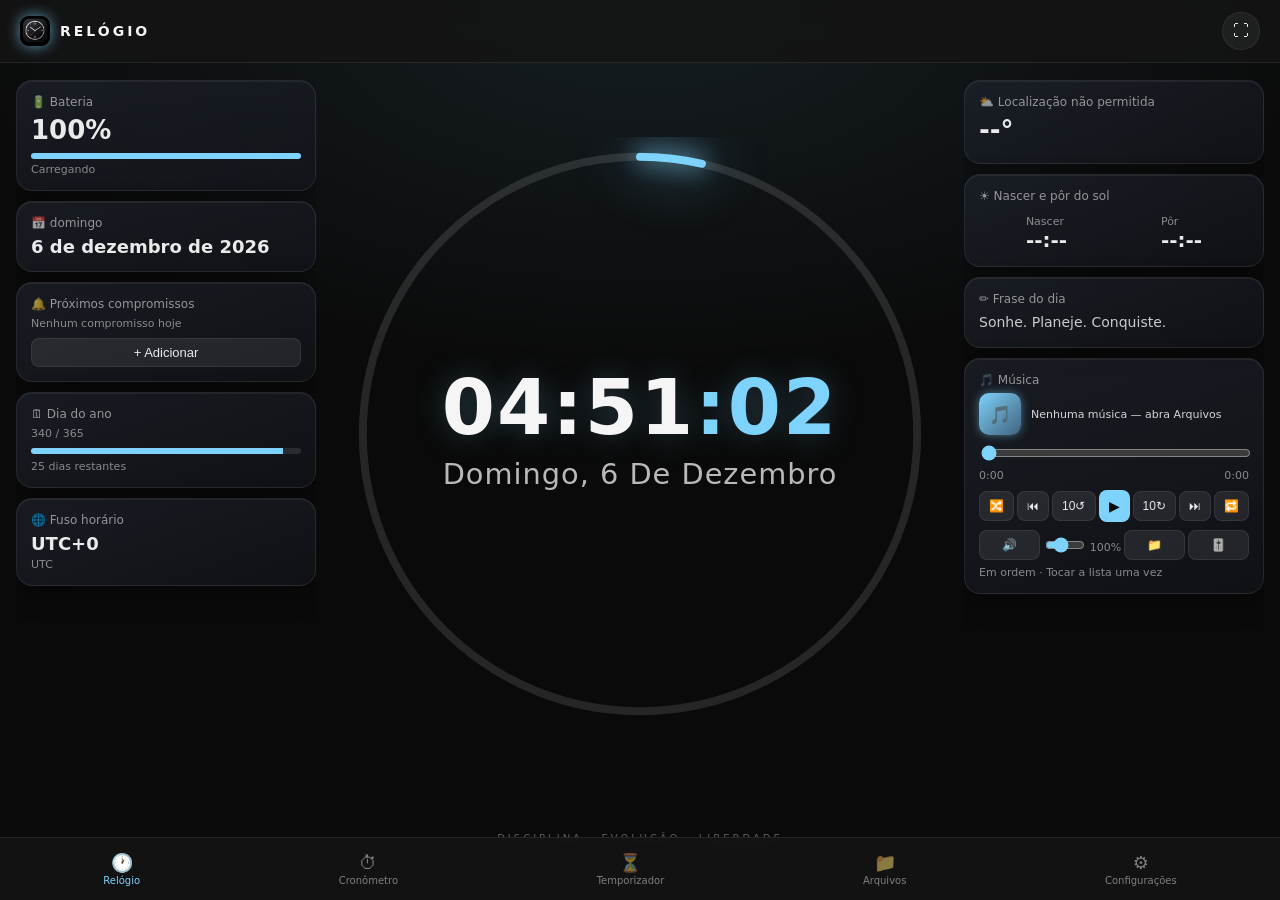
==== commit d7aa8876: "adiciona player completo espelhado" ====
--- a/relogio.html
+++ b/relogio.html
@@ -7,7 +7,7 @@
 <link rel="manifest" href="[data-uri]">
 <link rel="icon" type="image/png" href="favicon.png">
 <link rel="apple-touch-icon" href="icon-192.png">
-<link rel="stylesheet" href="styles.css">
+<link rel="stylesheet" href="styles.css?v=3">
 </head>
 <body>
 
@@ -106,19 +106,30 @@
       <div style="display:flex; gap:10px; align-items:center;">
         <div id="musicCover">🎵</div>
         <div style="flex:1; min-width:0;">
-          <div class="dc-sub" id="musicTitle" style="opacity:0.9; white-space:nowrap; overflow:hidden; text-overflow:ellipsis;">Nenhuma música</div>
+          <div class="dc-sub" id="musicTitle" style="opacity:0.9; white-space:nowrap; overflow:hidden; text-overflow:ellipsis;">Nenhuma música — abra Arquivos</div>
           <div class="dc-sub" id="musicCount"></div>
         </div>
       </div>
       <audio id="audioPlayer"></audio>
       <input type="range" id="musicSeek" min="0" max="100" value="0" step="0.1" style="width:100%;margin-top:10px;accent-color:var(--accent);" aria-label="Progresso da música">
       <div style="display:flex;justify-content:space-between;"><span class="dc-sub" id="musicCurrentTime">0:00</span><span class="dc-sub" id="musicDuration">0:00</span></div>
-      <div style="display:flex; gap:8px; margin-top:6px;">
-        <button class="dc-btn" id="musicChoose" aria-label="Escolher músicas">Escolher</button>
-        <button class="dc-btn" id="musicPrev" aria-label="Música anterior">⏮</button>
-        <button class="dc-btn" id="musicPlay" aria-label="Tocar ou pausar">▶</button>
-        <button class="dc-btn" id="musicNext" aria-label="Próxima música">⏭</button>
-      </div>
+      <div class="music-controls-row">
+        <button class="dc-btn" id="musicShuffle" aria-label="Aleatório" title="Aleatório">🔀</button>
+        <button class="dc-btn" id="musicPrev" aria-label="Música anterior" title="Anterior">⏮</button>
+        <button class="dc-btn" id="musicBack" aria-label="Voltar 10 segundos" title="-10s">10↺</button>
+        <button class="dc-btn play" id="musicPlay" aria-label="Tocar ou pausar" title="Tocar/Pausar">▶</button>
+        <button class="dc-btn" id="musicFwd" aria-label="Avançar 10 segundos" title="+10s">10↻</button>
+        <button class="dc-btn" id="musicNext" aria-label="Próxima música" title="Próxima">⏭</button>
+        <button class="dc-btn" id="musicRepeat" aria-label="Repetição" title="Repetição">🔁</button>
+      </div>
+      <div class="music-controls-row" style="margin-top:8px;">
+        <button class="dc-btn" id="musicMute" aria-label="Mudo" title="Mudo/Desmudo">🔊</button>
+        <input type="range" id="cardVolume" min="0" max="100" value="35" style="flex:1;accent-color:var(--accent);" aria-label="Volume">
+        <span class="dc-sub" id="cardVolumeVal">100%</span>
+        <button class="dc-btn" id="musicOpenFiles" aria-label="Abrir biblioteca de músicas" title="Abrir Arquivos">📁</button>
+        <button class="dc-btn" id="musicOpenEq" aria-label="Abrir equalizador" title="Equalizador">🎚️</button>
+      </div>
+      <div class="dc-sub" id="musicModes" style="margin-top:6px;"></div>
     </div>
   </div>
 </div>
@@ -160,6 +171,8 @@
     <button class="tool-tab active" data-tab="alarm">Despertador</button>
     <button class="tool-tab" data-tab="timer">Timer</button>
     <button class="tool-tab" data-tab="stopwatch">Cronômetro</button>
+    <button class="tool-tab" data-tab="files">Arquivos</button>
+    <button class="tool-tab" data-tab="eq">Equalizador</button>
   </div>
   <div id="paneAlarm" class="tool-pane">
     <input type="time" id="alarmTime">
@@ -176,6 +189,103 @@
     <div class="tool-big-display" id="swDisplay">00:00.0</div>
     <button id="swStart">Iniciar</button>
     <button id="swReset">Zerar</button>
+  </div>
+  <div id="paneFiles" class="tool-pane" style="display:none">
+    <div class="files-title">🎵 Biblioteca de músicas</div>
+
+    <div class="pf-player">
+      <div style="display:flex; gap:10px; align-items:center;">
+        <div id="pfMusicCover" class="pf-cover">🎵</div>
+        <div style="flex:1; min-width:0;">
+          <div class="dc-sub pf-title" id="pfMusicTitle">Nenhuma música — escolha abaixo</div>
+          <div class="dc-sub" id="pfMusicCount"></div>
+        </div>
+      </div>
+      <input type="range" id="pfMusicSeek" min="0" max="100" value="0" step="0.1" style="width:100%;margin-top:10px;accent-color:var(--accent);" aria-label="Progresso da música">
+      <div style="display:flex;justify-content:space-between;"><span class="dc-sub" id="pfMusicCurrentTime">0:00</span><span class="dc-sub" id="pfMusicDuration">0:00</span></div>
+      <div class="music-controls-row">
+        <button class="dc-btn" id="pfMusicShuffle" aria-label="Aleatório" title="Aleatório">🔀</button>
+        <button class="dc-btn" id="pfMusicPrev" aria-label="Música anterior" title="Anterior">⏮</button>
+        <button class="dc-btn" id="pfMusicBack" aria-label="Voltar 10 segundos" title="-10s">10↺</button>
+        <button class="dc-btn play" id="pfMusicPlay" aria-label="Tocar ou pausar" title="Tocar/Pausar">▶</button>
+        <button class="dc-btn" id="pfMusicFwd" aria-label="Avançar 10 segundos" title="+10s">10↻</button>
+        <button class="dc-btn" id="pfMusicNext" aria-label="Próxima música" title="Próxima">⏭</button>
+        <button class="dc-btn" id="pfMusicRepeat" aria-label="Repetição" title="Repetição">🔁</button>
+      </div>
+      <div class="music-controls-row" style="margin-top:8px;">
+        <button class="dc-btn" id="pfMusicMute" aria-label="Mudo" title="Mudo/Desmudo">🔊</button>
+        <input type="range" id="pfVolume" min="0" max="100" value="35" style="flex:1;accent-color:var(--accent);" aria-label="Volume">
+        <span class="dc-sub" id="pfVolumeVal">100%</span>
+        <button class="dc-btn" id="pfOpenEq" aria-label="Abrir equalizador" title="Equalizador">🎚️</button>
+      </div>
+      <div class="dc-sub" id="pfMusicModes" style="margin-top:6px;"></div>
+    </div>
+
+    <input type="file" id="musicFolderInput" webkitdirectory multiple style="display:none;">
+    <div class="files-actions">
+      <button id="musicPickFolder">📂 Escolher pasta</button>
+      <button id="musicChoose">🎵 Escolher arquivos</button>
+    </div>
+    <div id="musicListInfo" class="dc-sub"></div>
+    <input type="text" id="musicSearch" placeholder="Buscar na lista..." class="files-search">
+    <div id="musicList"></div>
+  </div>
+  <div id="paneEq" class="tool-pane" style="display:none">
+    <div class="files-title">🎚️ Equalizador</div>
+
+    <div class="knob-row">
+      <div class="knob" id="knobVolume"></div>
+      <div class="knob" id="knobBass"></div>
+      <div class="knob" id="knobVirt"></div>
+    </div>
+    <div class="meter-row">
+      <div class="meter" id="meterL"></div>
+      <div class="meter" id="meterR"></div>
+    </div>
+    <div id="volWarn" class="eq-warn"></div>
+
+    <div class="eq-band-row">
+      <div class="eq-band"><input type="range" id="eqBand0" min="-12" max="12" step="1" value="0" orient="vertical"><span id="eqDb0">+0dB</span><label id="eqHz0"></label></div>
+      <div class="eq-band"><input type="range" id="eqBand1" min="-12" max="12" step="1" value="0" orient="vertical"><span id="eqDb1">+0dB</span><label id="eqHz1"></label></div>
+      <div class="eq-band"><input type="range" id="eqBand2" min="-12" max="12" step="1" value="0" orient="vertical"><span id="eqDb2">+0dB</span><label id="eqHz2"></label></div>
+      <div class="eq-band"><input type="range" id="eqBand3" min="-12" max="12" step="1" value="0" orient="vertical"><span id="eqDb3">+0dB</span><label id="eqHz3"></label></div>
+      <div class="eq-band"><input type="range" id="eqBand4" min="-12" max="12" step="1" value="0" orient="vertical"><span id="eqDb4">+0dB</span><label id="eqHz4"></label></div>
+    </div>
+
+    <label class="eq-label">Predefinição</label>
+    <select id="eqPreset"></select>
+
+    <div class="eq-row-2">
+      <div>
+        <label class="eq-label">Velocidade</label>
+        <select id="eqSpeed"></select>
+      </div>
+      <div>
+        <label class="eq-label">Timer de sono</label>
+        <select id="eqSleep">
+          <option value="0">Desligado</option>
+          <option value="10">10 min</option>
+          <option value="20">20 min</option>
+          <option value="30">30 min</option>
+          <option value="45">45 min</option>
+          <option value="60">60 min</option>
+          <option value="end">Fim da música atual</option>
+        </select>
+      </div>
+    </div>
+    <div id="sleepStatus" class="dc-sub"></div>
+
+    <button id="eqLimiter" class="eq-toggle-btn">Limitador: desligado</button>
+
+    <label class="eq-label">Repetir trecho (A–B)</label>
+    <div class="ab-row">
+      <button id="abSetA">Marcar A</button>
+      <button id="abSetB">Marcar B</button>
+      <button id="abClear">Limpar</button>
+    </div>
+    <div id="abStatus" class="dc-sub"></div>
+
+    <button id="eqReset" class="eq-reset-btn">Restaurar padrões</button>
   </div>
 </div>
 
@@ -402,6 +512,7 @@
   </div>
 </div>
 
-<script src="app.js"></script>
+<script src="app.js?v=3"></script>
+<script src="music.js?v=3"></script>
 </body>
 </html>
--- a/styles.css
+++ b/styles.css
@@ -18,6 +18,8 @@
   html,body{
     height:100%;
     margin:0;
+    overflow-x:hidden;
+    max-width:100vw;
     padding-top:env(safe-area-inset-top,0px);
     padding-bottom:env(safe-area-inset-bottom,0px);
   }
@@ -67,7 +69,7 @@
   .nav-item.active{ opacity:1; color:var(--accent); }
   .nav-icon{ font-size:18px; }
   #time{
-    font-size:calc(min(20vw,18vh) * var(--clock-scale, 1));
+    font-size:calc(min(9vw,8.5vh) * var(--clock-scale, 1));
     font-weight:700;
     letter-spacing:2px;
     line-height:1;
@@ -119,14 +121,16 @@
     display:flex; justify-content:space-between; padding:16px; gap:16px;
     pointer-events:none; z-index:2; overflow:hidden;
   }
-  #dashLeft, #dashRight{ display:flex; flex-direction:column; gap:10px; width:clamp(150px, 22vw, 220px); overflow-y:auto; pointer-events:auto; }
+  #dashLeft, #dashRight{ display:flex; flex-direction:column; gap:10px; width:clamp(190px, 27vw, 300px); min-width:0; overflow-y:auto; overflow-x:hidden; pointer-events:auto; }
   #dashLeft{ align-items:flex-start; } #dashRight{ align-items:flex-end; margin-left:auto; }
   .dash-card{
     background:linear-gradient(160deg, rgba(30,34,44,0.72), rgba(20,23,30,0.6));
     border:1px solid rgba(255,255,255,0.08);
     border-radius:16px;
-    padding:clamp(8px,1.5vw,14px); width:100%; font-family:'Segoe UI', system-ui, sans-serif;
+    padding:clamp(8px,1.5vw,14px); width:100%; box-sizing:border-box;
+    font-family:'Segoe UI', system-ui, sans-serif;
     box-shadow:0 8px 24px rgba(0,0,0,0.35), inset 0 1px 0 rgba(255,255,255,0.06);
+    overflow:hidden;
   }
   .dc-title{ font-size:clamp(10px,1.1vw,12px); opacity:0.6; margin-bottom:6px; color:var(--panel-fg); }
   .dc-big{ font-size:clamp(16px,2.4vw,26px); font-weight:700; color:var(--panel-fg); }
@@ -253,7 +257,7 @@
     position:fixed; top:50%; left:50%; transform:translate(-50%,-50%);
     background:var(--panel-bg); color:var(--panel-fg);
     border:1px solid var(--panel-border); border-radius:20px;
-    padding:28px; width:300px; max-width:88vw; z-index:40;
+    padding:28px; width:340px; max-width:88vw; z-index:40;
     font-family:'Segoe UI', system-ui, sans-serif;
     display:none; backdrop-filter:blur(10px);
   }
@@ -309,3 +313,98 @@
   .lt-extra{ display:none; width:100%; flex-wrap:wrap; gap:10px; justify-content:center; border-top:1px solid var(--panel-border); margin-top:8px; padding-top:8px; }
   .lt-extra.open{ display:flex; }
   #backupBtns button{ flex:1; padding:9px; border-radius:8px; border:1px solid var(--panel-border); background:rgba(255,255,255,0.08); color:var(--panel-fg); cursor:pointer; font-size:13px; }
+
+  /* Biblioteca de músicas (aba Arquivos) */
+  .files-title{ font-size:15px; font-weight:700; margin-bottom:12px; }
+  .pf-player{
+    background:rgba(255,255,255,0.04); border:1px solid var(--panel-border);
+    border-radius:14px; padding:12px; margin-bottom:16px;
+  }
+  .pf-cover{
+    width:42px; height:42px; border-radius:10px; flex-shrink:0;
+    background:linear-gradient(135deg, var(--accent), color-mix(in srgb, var(--accent) 40%, #1a1a2e));
+    background-size:cover; background-position:center;
+    display:flex; align-items:center; justify-content:center; font-size:18px;
+    box-shadow:0 0 10px color-mix(in srgb, var(--accent) 50%, transparent);
+  }
+  .pf-title{ opacity:0.9; white-space:nowrap; overflow:hidden; text-overflow:ellipsis; }
+  #pfVolumeVal{ font-variant-numeric:tabular-nums; white-space:nowrap; }
+  .files-actions{ display:flex; gap:8px; margin-bottom:10px; }
+  .files-actions button{ flex:1; }
+  #musicList{ max-height:min(220px, 32vh); overflow-y:auto; margin-top:8px; }
+  .music-row{ display:flex; justify-content:space-between; align-items:center; gap:8px; padding:8px 10px; border-radius:8px; font-size:12px; cursor:pointer; }
+  .music-row:hover{ background:rgba(255,255,255,0.06); }
+  .music-row.current{ background:color-mix(in srgb, var(--accent) 22%, transparent); color:var(--accent); }
+  .music-row span{ flex:1; min-width:0; white-space:nowrap; overflow:hidden; text-overflow:ellipsis; }
+  .music-row button{ background:none; border:none; color:inherit; opacity:.5; cursor:pointer; margin:0; padding:2px 4px; }
+
+  /* Controles do card de música na tela inicial */
+  .music-controls-row{ display:flex; align-items:center; gap:3px; margin-top:8px; flex-wrap:wrap; }
+  .music-controls-row .dc-btn{ flex:1 1 auto; min-width:0; padding:7px 2px; font-size:12px; }
+  .music-controls-row .dc-btn.play{ background:var(--accent); color:#0a0a0a; font-size:14px; }
+  .music-controls-row .dc-btn.on{ background:var(--accent); color:#0a0a0a; }
+  #cardVolume{ min-width:0; }
+  #musicCover{
+    background-size:cover; background-position:center;
+  }
+
+  /* Widget de ferramentas mais largo quando o equalizador está aberto */
+  #toolWidget.wide{ width:380px; }
+
+  /* Aba Arquivos: busca */
+  .files-search{
+    width:100%; margin:8px 0; padding:8px 10px; border-radius:8px;
+    border:1px solid var(--panel-border); background:rgba(255,255,255,0.06);
+    color:var(--panel-fg); font-size:13px;
+  }
+
+  /* Botões redondos (volume / grave / virtualizador) */
+  .knob-row{ display:flex; justify-content:space-around; margin:4px 0 8px; }
+  .knob{ width:88px; height:88px; cursor:pointer; touch-action:none; outline:none; }
+  .knob svg{ width:100%; height:100%; overflow:visible; }
+  .knob:focus-visible circle.knob-track{ stroke:var(--accent); }
+  .knob-track{ stroke:rgba(255,255,255,0.12); }
+  .knob-prog{ stroke:var(--accent); filter:drop-shadow(0 0 5px color-mix(in srgb, var(--accent) 70%, transparent)); }
+  .knob-dot{ fill:var(--accent); }
+  .knob-val{ font-size:15px; font-weight:700; fill:var(--panel-fg); font-family:'Segoe UI', system-ui, sans-serif; }
+  .knob-cap{ font-size:9px; letter-spacing:.5px; fill:var(--panel-fg); opacity:.55; font-family:'Segoe UI', system-ui, sans-serif; text-transform:uppercase; }
+
+  #cardVolumeVal{ font-variant-numeric:tabular-nums; }
+  #cardVolumeVal.hot{ color:#ff6b6b; font-weight:700; }
+  .eq-warn{ font-size:11px; color:#ff6b6b; opacity:.9; min-height:14px; margin-bottom:6px; text-align:center; }
+
+  /* Medidores de volume (VU meter) */
+  .meter-row{ display:flex; gap:4px; height:14px; margin:6px 0 4px; }
+  .meter{ flex:1; display:flex; gap:2px; }
+  .meter i{ flex:1; border-radius:2px; background:rgba(255,255,255,0.08); font-style:normal; }
+  .meter i.on{ background:var(--accent); }
+  .meter i.on.hot{ background:#ff6b6b; }
+
+  /* Equalizador de 5 bandas */
+  .eq-band-row{ display:flex; justify-content:space-around; align-items:flex-end; height:130px; margin:10px 0; }
+  .eq-band{ display:flex; flex-direction:column; align-items:center; height:100%; justify-content:flex-end; gap:4px; }
+  .eq-band input[type=range][orient=vertical]{
+    writing-mode:vertical-lr; direction:rtl; width:6px; height:90px;
+    accent-color:var(--accent); cursor:pointer;
+  }
+  .eq-band span{ font-size:10px; opacity:.6; }
+  .eq-band label{ font-size:10px; opacity:.5; }
+
+  .eq-label{ display:block; font-size:11px; opacity:.6; margin:10px 0 4px; text-transform:uppercase; letter-spacing:.5px; }
+  #eqPreset, #eqSpeed, #eqSleep{
+    width:100%; padding:8px; border-radius:8px; border:1px solid var(--panel-border);
+    background:rgba(255,255,255,0.06); color:var(--panel-fg); font-size:13px;
+  }
+  .eq-row-2{ display:flex; gap:10px; }
+  .eq-row-2 > div{ flex:1; }
+
+  .eq-toggle-btn, .eq-reset-btn{
+    width:100%; margin-top:10px; padding:9px; border-radius:8px;
+    border:1px solid var(--panel-border); background:rgba(255,255,255,0.08);
+    color:var(--panel-fg); cursor:pointer; font-size:13px;
+  }
+  .eq-toggle-btn.on{ background:var(--accent); color:#0a0a0a; border-color:transparent; }
+  .eq-reset-btn{ opacity:.75; }
+
+  .ab-row{ display:flex; gap:6px; }
+  .ab-row button{ flex:1; padding:8px; border-radius:8px; border:1px solid var(--panel-border); background:rgba(255,255,255,0.08); color:var(--panel-fg); cursor:pointer; font-size:12px; }
